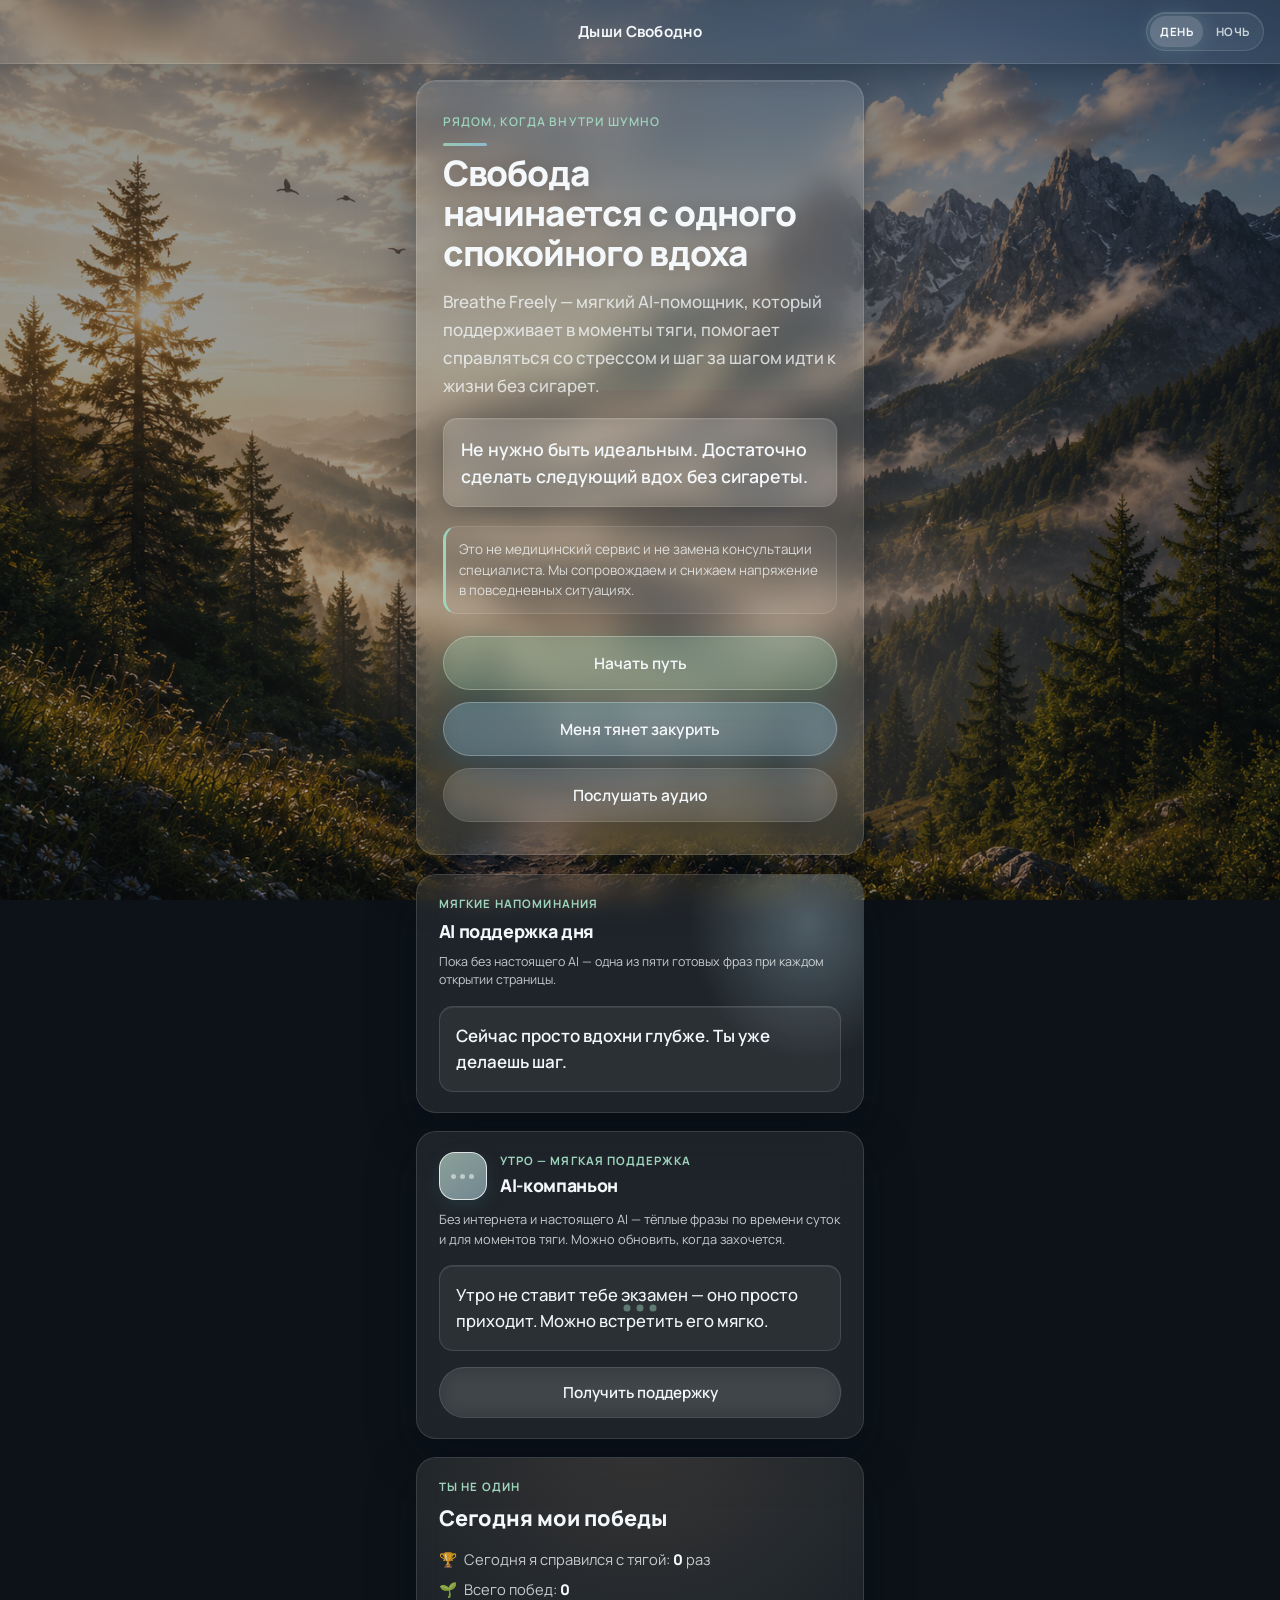
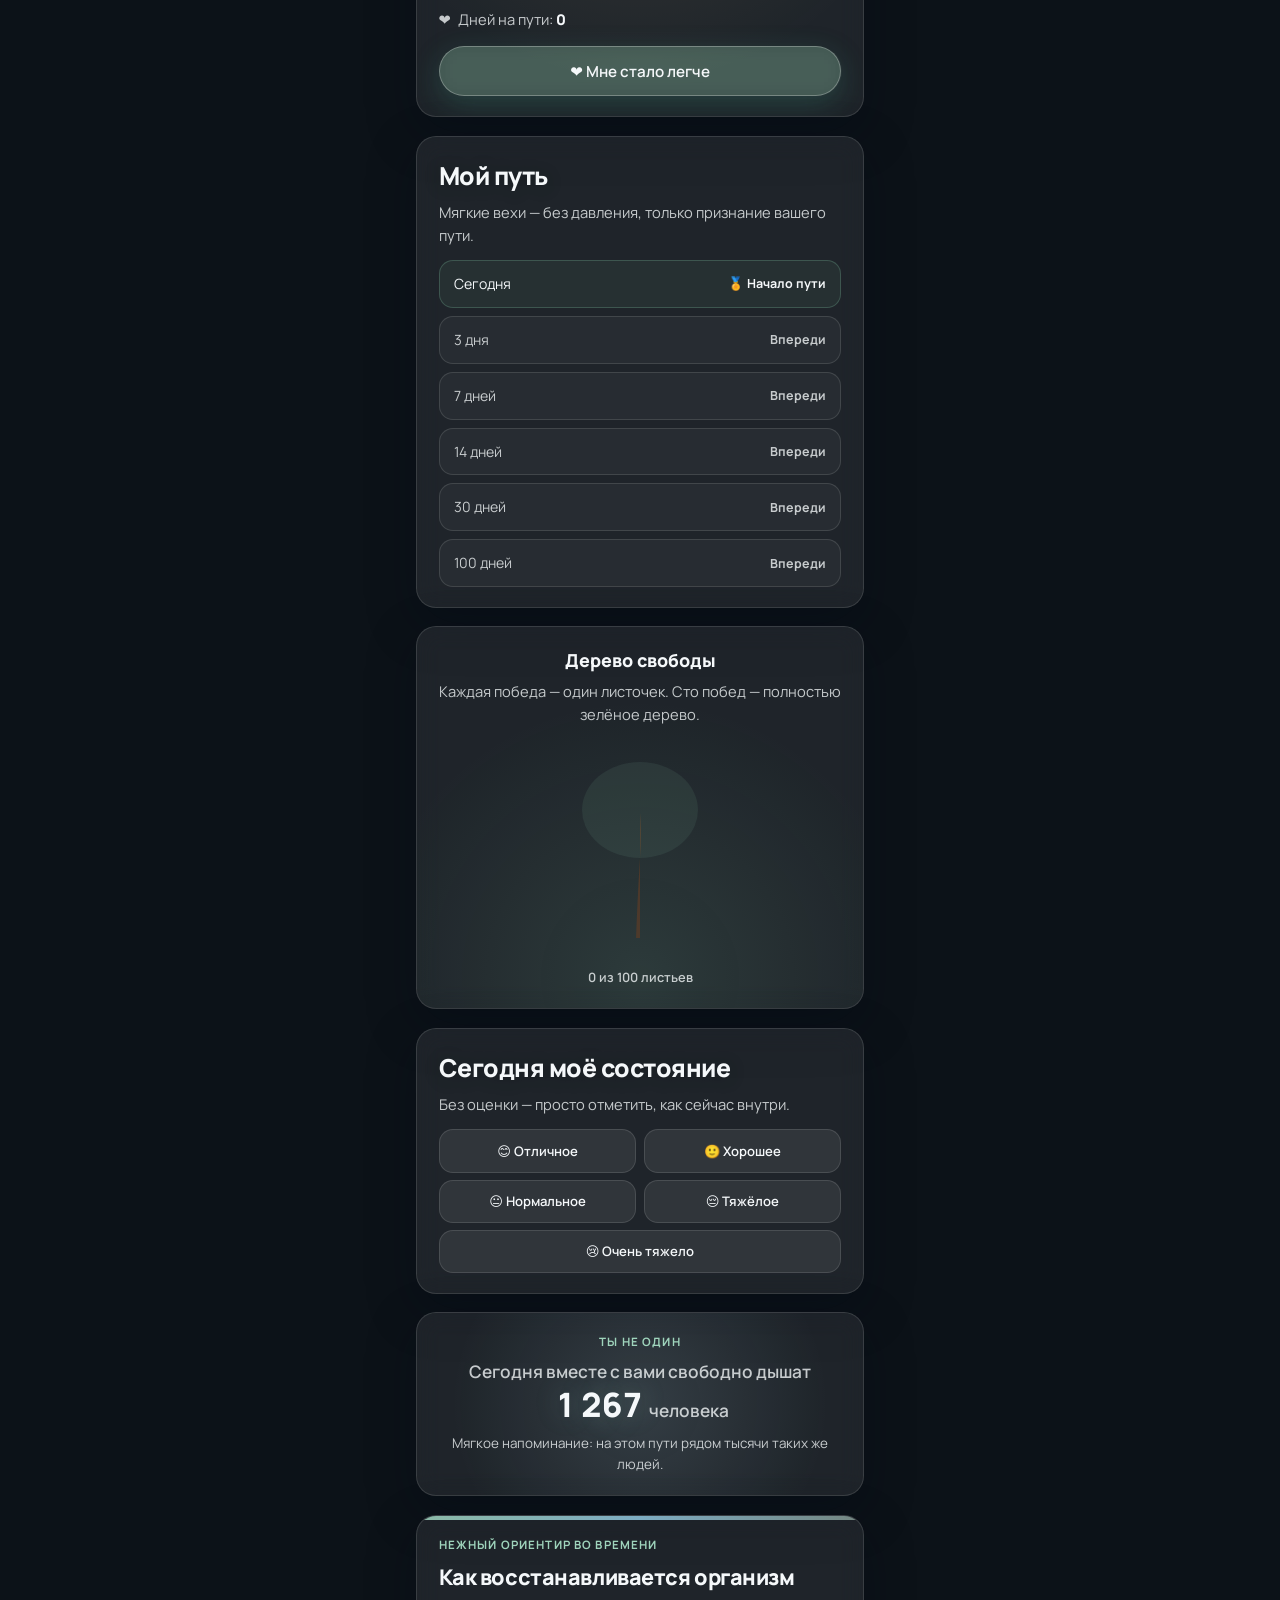
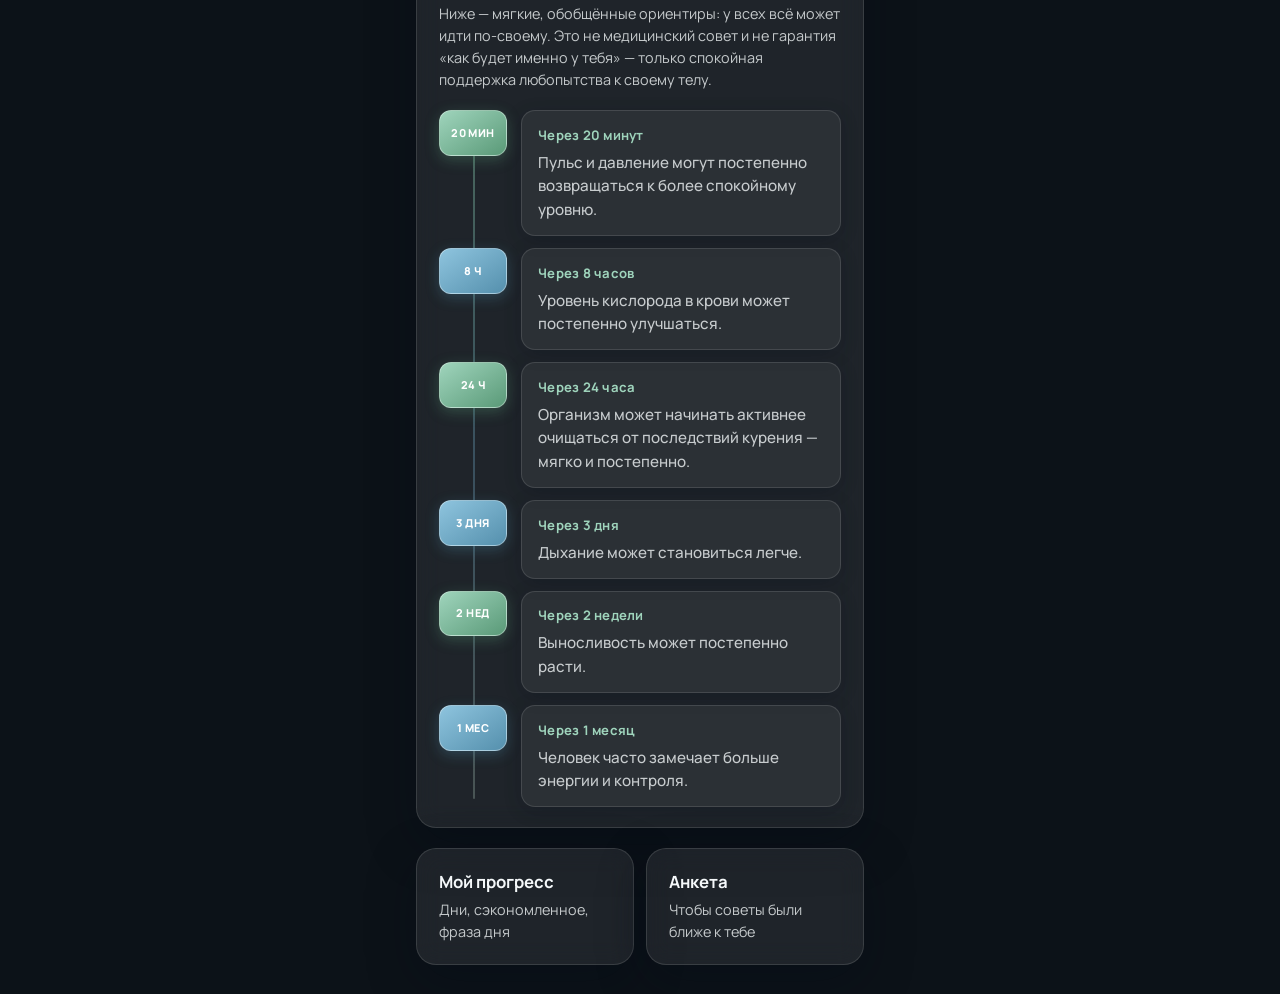
==== index.html @ 5bc24d35 "добавила анимированный счетчик" ====
<!DOCTYPE html>
<html lang="ru" data-theme="light">
<head>
  <meta charset="UTF-8" />
  <meta name="viewport" content="width=device-width, initial-scale=1, viewport-fit=cover" />
  <meta name="description" content="Дыши Свободно — мягкая поддержка на пути без сигарет. Не медицинский сервис." />
  <title>Дыши Свободно</title>
  <script>
    (function () {
      try {
        if (localStorage.getItem("breatheFreelyTheme") === "night") {
          document.documentElement.setAttribute("data-theme", "night");
        }
      } catch (e) {}
    })();
  </script>
  <link rel="preconnect" href="https://fonts.googleapis.com" />
  <link rel="preconnect" href="https://fonts.gstatic.com" crossorigin />
  <link href="https://fonts.googleapis.com/css2?family=Manrope:wght@400;500;600;700&display=swap" rel="stylesheet" />
  <link rel="stylesheet" href="css/styles.css" />
</head>
<body>
  <div class="app-bg" id="app-bg" aria-hidden="true">
    <img
      class="app-bg__photo"
      src="assets/bg-breathe.png"
      alt=""
      decoding="async"
      fetchpriority="high"
    />
    <div class="app-bg__overlay"></div>
    <div class="wellness-particles" aria-hidden="true"></div>
  </div>

  <div class="app-shell">
  <header class="top-bar" role="banner">
    <div class="top-bar__start">
      <button type="button" class="top-bar__back btn-ghost" id="btn-back" hidden aria-label="Назад">
        ← Назад
      </button>
    </div>
    <span class="top-bar__logo">Дыши Свободно</span>
    <div class="top-bar__end">
      <div class="theme-switch" role="group" aria-label="Тема оформления: светлый режим или Night Calm">
        <button type="button" class="theme-switch__btn is-active" id="btn-theme-light" data-theme-pick="light" aria-pressed="true" title="Светлый режим">
          День
        </button>
        <button type="button" class="theme-switch__btn" id="btn-theme-night" data-theme-pick="night" aria-pressed="false" title="Night Calm Mode">
          Ночь
        </button>
      </div>
    </div>
  </header>

  <main class="main" id="main">
    <!-- 1. Главный экран -->
    <section class="screen screen--active screen--home" id="screen-home" data-screen="home" aria-label="Главная">
      <div class="hero card card--hero card--hero-home">
        <div class="hero__atmosphere" aria-hidden="true"></div>
        <div class="hero__inner">
          <p class="eyebrow eyebrow--home">Рядом, когда внутри шумно</p>
          <h1 class="hero__title hero__title--home">Свобода начинается с одного спокойного вдоха</h1>
          <p class="hero__lead hero__lead--home">
            Breathe Freely — мягкий AI-помощник, который поддерживает в моменты тяги, помогает справляться со стрессом
            и шаг за шагом идти к жизни без сигарет.
          </p>
          <p class="hero__emotion">
            Не нужно быть идеальным. Достаточно сделать следующий вдох без сигареты.
          </p>
          <p class="hero__note hero__note--home">
            Это не медицинский сервис и не замена консультации специалиста. Мы сопровождаем и снижаем напряжение в повседневных ситуациях.
          </p>
          <div class="hero__actions hero__actions--home">
            <button type="button" class="btn btn--primary" data-nav="survey">Начать путь</button>
            <button type="button" class="btn btn--accent" data-nav="sos">Меня тянет закурить</button>
            <button type="button" class="btn btn--outline" data-nav="audio">Послушать аудио</button>
          </div>
        </div>
      </div>
      <aside class="card ai-support" aria-labelledby="ai-support-heading">
        <div class="ai-support__decor" aria-hidden="true"></div>
        <div class="ai-support__inner">
          <p class="ai-support__eyebrow">Мягкие напоминания</p>
          <h2 class="ai-support__title" id="ai-support-heading">AI поддержка дня</h2>
          <p class="ai-support__meta">Пока без настоящего AI — одна из пяти готовых фраз при каждом открытии страницы.</p>
          <blockquote class="ai-support__quote" id="ai-support-quote">Тяга — это волна. Она поднимается, но обязательно проходит.</blockquote>
        </div>
      </aside>
      <section class="card companion" id="companion-block" aria-labelledby="companion-title">
        <div class="companion__aura" aria-hidden="true"></div>
        <div class="companion__inner">
          <div class="companion__top">
            <div class="companion__avatar" aria-hidden="true">
              <span></span>
              <span></span>
              <span></span>
            </div>
            <div class="companion__top-text">
              <p class="companion__context" id="companion-context">Поддержка рядом</p>
              <h2 class="companion__title" id="companion-title">AI-компаньон</h2>
            </div>
          </div>
          <p class="companion__meta">
            Без интернета и настоящего AI — тёплые фразы по времени суток и для моментов тяги. Можно обновить, когда захочется.
          </p>
          <div class="companion__message-wrap" id="companion-message-wrap" aria-live="polite" aria-atomic="true">
            <div class="companion__typing" id="companion-typing" hidden>
              <span></span>
              <span></span>
              <span></span>
            </div>
            <blockquote class="companion__message" id="companion-message"></blockquote>
          </div>
          <button type="button" class="btn btn--outline companion__btn" id="companion-refresh">Получить поддержку</button>
        </div>
      </section>

      <section class="card wellness-victories" id="wellness-victories" aria-labelledby="wellness-victories-title">
        <div class="wellness-victories__glow" aria-hidden="true"></div>
        <div class="wellness-victories__inner">
          <p class="wellness-victories__eyebrow">Ты не один</p>
          <h2 class="wellness-victories__title" id="wellness-victories-title">Сегодня мои победы</h2>
          <ul class="wellness-victories__stats">
            <li><span class="wellness-victories__icon" aria-hidden="true">🏆</span> Сегодня я справился с тягой: <strong id="wellness-today-count">0</strong> раз</li>
            <li><span class="wellness-victories__icon" aria-hidden="true">🌱</span> Всего побед: <strong id="wellness-total-count">0</strong></li>
            <li><span class="wellness-victories__icon" aria-hidden="true">❤️</span> Дней на пути: <strong id="wellness-days-count">0</strong></li>
          </ul>
          <p class="wellness-victories__motivation" id="wellness-motivation" hidden></p>
          <button type="button" class="btn btn--primary btn--block" id="wellness-feel-better">❤️ Мне стало легче</button>
        </div>
      </section>

      <section class="card wellness-journey" id="wellness-journey" aria-labelledby="wellness-journey-title">
        <h2 class="wellness-journey__title h2" id="wellness-journey-title">Мой путь</h2>
        <p class="muted wellness-journey__sub">Мягкие вехи — без давления, только признание вашего пути.</p>
        <ul class="wellness-journey__milestones" id="wellness-journey-list"></ul>
      </section>

      <section class="card wellness-tree" id="wellness-tree" aria-labelledby="wellness-tree-title">
        <div class="wellness-tree__aura" aria-hidden="true"></div>
        <div class="wellness-tree__inner">
          <h2 class="wellness-tree__title" id="wellness-tree-title">Дерево свободы</h2>
          <p class="wellness-tree__sub muted">Каждая победа — один листочек. Сто побед — полностью зелёное дерево.</p>
          <div class="wellness-tree__canvas" id="wellness-tree-canvas" aria-hidden="true"></div>
          <p class="wellness-tree__progress" id="wellness-tree-progress">0 из 100 листьев</p>
        </div>
      </section>

      <section class="card wellness-mood" id="wellness-mood" aria-labelledby="wellness-mood-title">
        <h2 class="wellness-mood__title h2" id="wellness-mood-title">Сегодня моё состояние</h2>
        <p class="muted wellness-mood__sub">Без оценки — просто отметить, как сейчас внутри.</p>
        <div class="wellness-mood__chips" role="group" aria-label="Выбор состояния">
          <button type="button" class="wellness-mood__chip" data-mood="great">😊 Отличное</button>
          <button type="button" class="wellness-mood__chip" data-mood="good">🙂 Хорошее</button>
          <button type="button" class="wellness-mood__chip" data-mood="ok">😐 Нормальное</button>
          <button type="button" class="wellness-mood__chip" data-mood="hard">😔 Тяжёлое</button>
          <button type="button" class="wellness-mood__chip" data-mood="veryhard">😢 Очень тяжело</button>
        </div>
        <p class="wellness-mood__reply" id="wellness-mood-reply" hidden></p>
      </section>

      <section class="card wellness-evening" id="wellness-evening" hidden aria-labelledby="wellness-evening-title">
        <div class="wellness-evening__glow" aria-hidden="true"></div>
        <div class="wellness-evening__inner">
          <p class="wellness-evening__eyebrow">Вечерний ритуал</p>
          <h2 class="wellness-evening__title" id="wellness-evening-title">Поблагодари себя за сегодняшний день</h2>
          <button type="button" class="btn btn--soft btn--block" id="wellness-evening-btn">Я справился сегодня</button>
          <p class="wellness-evening__reply" id="wellness-evening-reply" hidden>Спасибо тебе. Ты становишься свободнее с каждым днём.</p>
        </div>
      </section>

      <section class="card wellness-community" id="wellness-community" aria-labelledby="wellness-community-title">
        <div class="wellness-community__glow" aria-hidden="true"></div>
        <div class="wellness-community__inner">
          <p class="wellness-community__eyebrow">Ты не один</p>
          <h2 class="wellness-community__title" id="wellness-community-title">
            Сегодня вместе с вами свободно дышат
            <span class="wellness-community__count" id="wellness-community-count">1&nbsp;284</span>
            человека
          </h2>
          <p class="wellness-community__sub muted">Мягкое напоминание: на этом пути рядом тысячи таких же людей.</p>
        </div>
      </section>

      <section class="recovery card" aria-labelledby="recovery-heading">
        <div class="recovery__head">
          <p class="recovery__eyebrow">Нежный ориентир во времени</p>
          <h2 class="recovery__title" id="recovery-heading">Как восстанавливается организм</h2>
          <p class="recovery__intro">
            Ниже — мягкие, обобщённые ориентиры: у всех всё может идти по-своему. Это не медицинский совет и не гарантия «как будет именно у тебя» — только спокойная поддержка любопытства к своему телу.
          </p>
        </div>
        <ol class="recovery__stages">
          <li class="recovery-stage">
            <span class="recovery-stage__badge" aria-hidden="true">20 мин</span>
            <div class="recovery-stage__body">
              <h3 class="recovery-stage__label">Через 20 минут</h3>
              <p class="recovery-stage__text">
                Пульс и давление могут постепенно возвращаться к более спокойному уровню.
              </p>
            </div>
          </li>
          <li class="recovery-stage">
            <span class="recovery-stage__badge" aria-hidden="true">8 ч</span>
            <div class="recovery-stage__body">
              <h3 class="recovery-stage__label">Через 8 часов</h3>
              <p class="recovery-stage__text">Уровень кислорода в крови может постепенно улучшаться.</p>
            </div>
          </li>
          <li class="recovery-stage">
            <span class="recovery-stage__badge" aria-hidden="true">24 ч</span>
            <div class="recovery-stage__body">
              <h3 class="recovery-stage__label">Через 24 часа</h3>
              <p class="recovery-stage__text">
                Организм может начинать активнее очищаться от последствий курения — мягко и постепенно.
              </p>
            </div>
          </li>
          <li class="recovery-stage">
            <span class="recovery-stage__badge" aria-hidden="true">3 дня</span>
            <div class="recovery-stage__body">
              <h3 class="recovery-stage__label">Через 3 дня</h3>
              <p class="recovery-stage__text">Дыхание может становиться легче.</p>
            </div>
          </li>
          <li class="recovery-stage">
            <span class="recovery-stage__badge" aria-hidden="true">2 нед</span>
            <div class="recovery-stage__body">
              <h3 class="recovery-stage__label">Через 2 недели</h3>
              <p class="recovery-stage__text">Выносливость может постепенно расти.</p>
            </div>
          </li>
          <li class="recovery-stage">
            <span class="recovery-stage__badge" aria-hidden="true">1 мес</span>
            <div class="recovery-stage__body">
              <h3 class="recovery-stage__label">Через 1 месяц</h3>
              <p class="recovery-stage__text">
                Человек часто замечает больше энергии и контроля.
              </p>
            </div>
          </li>
        </ol>
      </section>
      <div class="home-grid">
        <button type="button" class="card card--link" data-nav="progress">
          <span class="card--link__title">Мой прогресс</span>
          <span class="card--link__sub">Дни, сэкономленное, фраза дня</span>
        </button>
        <button type="button" class="card card--link" data-nav="survey">
          <span class="card--link__title">Анкета</span>
          <span class="card--link__sub">Чтобы советы были ближе к тебе</span>
        </button>
      </div>
    </section>

    <!-- 2. Анкета -->
    <section class="screen" id="screen-survey" data-screen="survey" aria-label="Анкета" hidden>
      <div class="card">
        <h2 class="h2">Несколько вопросов — без оценки</h2>
        <p class="muted">Ответы хранятся только на этом устройстве. Можно изменить в любой момент.</p>
        <form id="form-survey" class="form">
          <label class="field">
            <span class="field__label">Сколько сигарет в день (в среднем)?</span>
            <input name="cigsPerDay" type="number" min="0" max="120" step="1" required placeholder="например, 10" />
          </label>
          <div class="field-row">
            <label class="field">
              <span class="field__label">Цена пачки (₽)</span>
              <input name="pricePerPack" type="number" min="0" max="99999" step="1" required placeholder="например, 250" value="250" />
            </label>
            <label class="field">
              <span class="field__label">Сигарет в пачке</span>
              <input name="cigsPerPack" type="number" min="1" max="50" step="1" required placeholder="20" value="20" />
            </label>
          </div>
          <label class="field">
            <span class="field__label">Сколько лет куришь?</span>
            <input name="yearsSmoking" type="number" min="0" max="80" step="0.5" required placeholder="например, 5" />
          </label>
          <label class="field">
            <span class="field__label">Когда чаще всего тянет?</span>
            <select name="urgeMoment" required>
              <option value="" disabled selected>Выбери вариант</option>
              <option>Утром с кофе</option>
              <option>После еды</option>
              <option>Во время перерыва на работе</option>
              <option>Вечером, перед сном</option>
              <option>В стрессовые моменты</option>
              <option>В компании, «за компанию»</option>
              <option>В дороге / в ожидании</option>
              <option>Другое / по-разному</option>
            </select>
          </label>
          <label class="field">
            <span class="field__label">Почему хочешь бросить?</span>
            <textarea name="whyQuit" rows="3" required placeholder="Коротко, как тебе комфортно"></textarea>
          </label>
          <fieldset class="field field--fieldset">
            <legend class="field__label">Что сейчас больше пугает?</legend>
            <div class="radio-list">
              <label class="radio"><input type="radio" name="fear" value="stress" required /> Стресс</label>
              <label class="radio"><input type="radio" name="fear" value="relapse" /> Срыв</label>
              <label class="radio"><input type="radio" name="fear" value="weight" /> Набор веса</label>
              <label class="radio"><input type="radio" name="fear" value="habit" /> Сама привычка / «на автомате»</label>
            </div>
          </fieldset>
          <label class="field field--inline">
            <input type="checkbox" name="startToday" id="start-today" checked />
            <span>Считать прогресс с сегодняшнего дня (как день без сигарет)</span>
          </label>
          <button type="submit" class="btn btn--primary btn--block">Сохранить и продолжить</button>
        </form>
      </div>
    </section>

    <!-- 3. SOS -->
    <section class="screen" id="screen-sos" data-screen="sos" aria-label="Сейчас тянет" hidden>
      <div class="card sos-intro" id="sos-intro">
        <h2 class="h2">Ты здесь — уже шаг к заботе о себе</h2>
        <p class="muted">Сейчас мы мягко снизим напряжение: дыхание, слова поддержки и маленькое действие. Без давления и без обещаний «лечить».</p>
        <button type="button" class="btn btn--primary btn--block" id="btn-start-breath">Начать 60 секунд дыхания</button>
      </div>

      <div class="card sos-breath" id="sos-breath" hidden>
        <p class="eyebrow">Дыхательная пауза</p>
        <p class="muted sos-breath__hint-top">60 секунд: круг плавно расширяется на вдохе и сужается на выдохе. Лови свой ритм.</p>
        <div class="breath-ring" id="breath-ring" aria-live="polite">
          <div class="breath-ring__disc" aria-hidden="true"></div>
          <div class="breath-ring__content">
            <span class="breath-ring__phase" id="breath-phase">Вдох</span>
            <span class="breath-ring__timer" id="breath-timer">60</span>
          </div>
        </div>
        <p class="muted breath-hint" id="breath-hint">Сядь удобнее. Плечи мягко опусти.</p>
        <button type="button" class="btn btn--ghost btn--block" id="btn-skip-breath">Пропустить дыхание</button>
      </div>

      <div class="card" id="sos-after" hidden>
        <h2 class="h2">Поддержка</h2>
        <blockquote class="support-quote" id="support-text"></blockquote>
        <div class="sos-followup" id="sos-followup">
          <p class="sos-followup__label">Что сейчас ближе?</p>
          <div class="sos-mood" id="sos-mood-chips" role="group" aria-label="Варианты поддержки после дыхания">
            <button type="button" class="sos-chip" data-mood="coping">Я справляюсь</button>
            <button type="button" class="sos-chip" data-mood="hard">Мне всё ещё тяжело</button>
            <button type="button" class="sos-chip" data-mood="distract">Хочу отвлечься</button>
          </div>
          <div class="sos-response" id="sos-response-panel" hidden>
            <p class="sos-response__text" id="sos-response-text"></p>
            <div class="sos-grounding card card--inner" id="sos-grounding-box" hidden>
              <p class="sos-grounding__title">Мини-задание</p>
              <p class="sos-grounding__body" id="sos-grounding-text"></p>
            </div>
            <button type="button" class="sos-response__back btn-ghost" id="sos-mood-reset">Выбрать другой вариант</button>
          </div>
        </div>
        <button type="button" class="btn btn--primary btn--block" id="btn-urge-less">Тяга стала меньше</button>
        <button type="button" class="btn btn--soft btn--block" id="btn-feel-better">Мне стало легче</button>
        <button type="button" class="btn btn--outline btn--block" data-nav="home">На главную</button>
      </div>
    </section>

    <!-- 4. Прогресс -->
    <section class="screen" id="screen-progress" data-screen="progress" aria-label="Прогресс" hidden>
      <div class="card">
        <h2 class="h2">Твой прогресс</h2>
        <p class="muted" id="progress-empty" hidden>Заполни анкету и отметь старт — тогда появятся цифры. Это ориентиры, не медицинские показатели.</p>
        <div class="stats stats--two" id="progress-stats" hidden>
          <div class="stat card card--stat">
            <span class="stat__value" id="stat-days">0</span>
            <span class="stat__label">дней без сигарет</span>
          </div>
          <div class="stat card card--stat">
            <span class="stat__value" id="stat-not-smoked">0</span>
            <span class="stat__label">сигарет не выкурено (оценка)</span>
          </div>
        </div>
      </div>
      <div class="card savings-hero" id="savings-card" hidden>
        <div class="savings-hero__bg" aria-hidden="true"></div>
        <div class="savings-hero__content">
          <span class="savings-hero__badge" aria-hidden="true">✦</span>
          <p class="savings-hero__eyebrow">Твоя забота о бюджете</p>
          <h3 class="savings-hero__title">Ты уже сохранил</h3>
          <p class="savings-hero__sum" id="savings-total">0 ₽</p>
          <p class="savings-hero__lead">
            Примерная сумма с даты старта — без обещаний и «точных» медицинских цифр, только честный ориентир по анкете.
          </p>
          <p class="savings-hero__motivation" id="savings-motivation"></p>
          <div class="savings-periods" role="list">
            <div class="savings-period" role="listitem">
              <span class="savings-period__label">За день</span>
              <span class="savings-period__value" id="savings-day">0 ₽</span>
              <span class="savings-period__hint">если день без сигарет при твоём темпе</span>
            </div>
            <div class="savings-period" role="listitem">
              <span class="savings-period__label">За неделю</span>
              <span class="savings-period__value" id="savings-week">0 ₽</span>
              <span class="savings-period__hint">7 дней без покупок «на привычку»</span>
            </div>
            <div class="savings-period" role="listitem">
              <span class="savings-period__label">За месяц</span>
              <span class="savings-period__value" id="savings-month">0 ₽</span>
              <span class="savings-period__hint">30 дней того же ритма</span>
            </div>
            <div class="savings-period" role="listitem">
              <span class="savings-period__label">За год</span>
              <span class="savings-period__value" id="savings-year">0 ₽</span>
              <span class="savings-period__hint">365 дней — как ориентир мечты</span>
            </div>
          </div>
        </div>
      </div>
      <div class="card path7" id="path7-section" hidden>
        <div class="path7__head">
          <p class="path7__eyebrow">Рядом на первой неделе</p>
          <h3 class="path7__title">Мой путь на 7 дней</h3>
          <p class="path7__intro">
            Мягкие ориентиры без давления: отмечай шаг, когда он откликнулся. Это не медицинский план — просто маленькие якоря внимания.
          </p>
          <div class="path7__bar-wrap" aria-hidden="true">
            <div class="path7__bar">
              <div class="path7__bar-fill" id="path7-bar-fill"></div>
            </div>
          </div>
          <p class="path7__bar-caption" id="path7-bar-caption">0 из 7 шагов</p>
        </div>
        <ol class="path7__list">
          <li class="path7-day" data-day="1">
            <label class="path7-day__label">
              <input type="checkbox" class="path7-day__check visually-hidden" data-day-idx="0" />
              <span class="path7-day__tick" aria-hidden="true"></span>
              <div class="path7-day__body">
                <span class="path7-day__name">День 1 — Осознание привычки</span>
                <p class="path7-day__text">
                  Сегодня не нужно бороться с собой. Просто замечай моменты, когда появляется желание закурить.
                </p>
              </div>
            </label>
          </li>
          <li class="path7-day" data-day="2">
            <label class="path7-day__label">
              <input type="checkbox" class="path7-day__check visually-hidden" data-day-idx="1" />
              <span class="path7-day__tick" aria-hidden="true"></span>
              <div class="path7-day__body">
                <span class="path7-day__name">День 2 — Маленькая пауза</span>
                <p class="path7-day__text">Перед каждой сигаретой сделай паузу на 60 секунд и спокойно вдохни.</p>
              </div>
            </label>
          </li>
          <li class="path7-day" data-day="3">
            <label class="path7-day__label">
              <input type="checkbox" class="path7-day__check visually-hidden" data-day-idx="2" />
              <span class="path7-day__tick" aria-hidden="true"></span>
              <div class="path7-day__body">
                <span class="path7-day__name">День 3 — Замена ритуала</span>
                <p class="path7-day__text">Попробуй заменить хотя бы одну сигарету водой, прогулкой или дыханием.</p>
              </div>
            </label>
          </li>
          <li class="path7-day" data-day="4">
            <label class="path7-day__label">
              <input type="checkbox" class="path7-day__check visually-hidden" data-day-idx="3" />
              <span class="path7-day__tick" aria-hidden="true"></span>
              <div class="path7-day__body">
                <span class="path7-day__name">День 4 — Поддержка тела</span>
                <p class="path7-day__text">
                  Организм уже начинает адаптироваться. Сегодня важно больше воды и отдыха.
                </p>
              </div>
            </label>
          </li>
          <li class="path7-day" data-day="5">
            <label class="path7-day__label">
              <input type="checkbox" class="path7-day__check visually-hidden" data-day-idx="4" />
              <span class="path7-day__tick" aria-hidden="true"></span>
              <div class="path7-day__body">
                <span class="path7-day__name">День 5 — Контроль триггеров</span>
                <p class="path7-day__text">Замечай ситуации, которые особенно провоцируют тягу.</p>
              </div>
            </label>
          </li>
          <li class="path7-day" data-day="6">
            <label class="path7-day__label">
              <input type="checkbox" class="path7-day__check visually-hidden" data-day-idx="5" />
              <span class="path7-day__tick" aria-hidden="true"></span>
              <div class="path7-day__body">
                <span class="path7-day__name">День 6 — Новое состояние</span>
                <p class="path7-day__text">Даже маленькие изменения уже формируют новый сценарий.</p>
              </div>
            </label>
          </li>
          <li class="path7-day" data-day="7">
            <label class="path7-day__label">
              <input type="checkbox" class="path7-day__check visually-hidden" data-day-idx="6" />
              <span class="path7-day__tick" aria-hidden="true"></span>
              <div class="path7-day__body">
                <span class="path7-day__name">День 7 — Первая победа</span>
                <p class="path7-day__text">Ты прошёл первую неделю пути. Это больше, чем кажется.</p>
              </div>
            </label>
          </li>
        </ol>
      </div>
      <div class="card">
        <h3 class="h3">Фраза дня</h3>
        <p class="phrase" id="phrase-day"></p>
      </div>
      <div class="card">
        <h3 class="h3">Достижение дня</h3>
        <p class="achievement" id="achievement-day"></p>
      </div>
      <button type="button" class="btn btn--outline btn--block" data-nav="survey">Изменить анкету</button>
    </section>

    <!-- 5. Аудиоподдержка -->
    <section class="screen" id="screen-audio" data-screen="audio" aria-label="Аудиоподдержка" hidden>
      <div class="card audiosupport-hero">
        <div class="audiosupport-hero__mist" aria-hidden="true"></div>
        <div class="audiosupport-hero__inner">
          <p class="audiosupport-hero__eyebrow">Пространство спокойствия</p>
          <h2 class="h2 audiosupport-hero__title">🎧 Аудиоподдержка</h2>
          <p class="audiosupport-hero__lead">Выберите голос, который поможет вам пройти этот момент спокойно.</p>
        </div>
      </div>

      <div class="audiosupport-voices" id="audiosupport-voices" role="group" aria-label="Выбор голоса">
        <article class="card voice-card" data-voice="female">
          <div class="voice-card__glow" aria-hidden="true"></div>
          <div class="voice-card__inner">
            <p class="voice-card__icon" aria-hidden="true">👩</p>
            <h3 class="voice-card__title">Женский голос</h3>
            <p class="voice-card__desc">Тёплый, заботливый, мягкий голос, который сопровождает вас на пути к свободному дыханию.</p>
            <button type="button" class="btn btn--outline voice-card__btn">Выбрать</button>
          </div>
        </article>
        <article class="card voice-card" data-voice="male">
          <div class="voice-card__glow" aria-hidden="true"></div>
          <div class="voice-card__inner">
            <p class="voice-card__icon" aria-hidden="true">👨</p>
            <h3 class="voice-card__title">Мужской голос</h3>
            <p class="voice-card__desc">Спокойный, уверенный голос, создающий ощущение безопасности и поддержки.</p>
            <button type="button" class="btn btn--outline voice-card__btn">Выбрать</button>
          </div>
        </article>
      </div>

      <div class="audiosupport-library" id="audiosupport-library" hidden>
        <div class="card audiosupport-library__head">
          <p class="audiosupport-library__voice" id="audiosupport-voice-label"></p>
          <h3 class="audiosupport-library__title">Библиотека аудио</h3>
          <p class="muted audiosupport-library__sub">Медитации и расслабление — выберите практику под ваш момент.</p>
        </div>
        <div class="audiosupport-tracks" id="audiosupport-tracks" aria-live="polite"></div>
      </div>

      <div class="card audiosupport-complete" id="audiosupport-complete" hidden>
        <div class="audiosupport-complete__glow" aria-hidden="true"></div>
        <div class="audiosupport-complete__inner">
          <p class="audiosupport-complete__icon" aria-hidden="true">✨</p>
          <h3 class="audiosupport-complete__title">Отличная работа!</h3>
          <p class="audiosupport-complete__text">Сегодня вы сделали ещё один шаг к свободному дыханию.</p>
          <button type="button" class="btn btn--primary audiosupport-complete__btn" id="audiosupport-feel-better">❤️ Мне стало легче</button>
          <p class="audiosupport-complete__after" id="audiosupport-feel-message" hidden>Каждая маленькая победа делает вас сильнее.</p>
        </div>
      </div>
    </section>
  </main>

  <div class="toast" id="toast" role="status" aria-live="polite" hidden></div>

  <div class="wellness-achievement" id="wellness-achievement" hidden role="dialog" aria-modal="true" aria-labelledby="wellness-achievement-title">
    <div class="wellness-achievement__backdrop"></div>
    <div class="wellness-achievement__card">
      <div class="wellness-achievement__shine" aria-hidden="true"></div>
      <p class="wellness-achievement__badge" id="wellness-achievement-badge">🏅</p>
      <h3 class="wellness-achievement__title" id="wellness-achievement-title">Достижение</h3>
      <p class="wellness-achievement__text" id="wellness-achievement-text"></p>
      <button type="button" class="btn btn--primary btn--block" id="wellness-achievement-close">Продолжить путь</button>
    </div>
  </div>
  </div>

  <script src="js/wellness.js"></script>
  <script src="js/audio-support.js"></script>
  <script src="js/app.js"></script>
</body>
</html>
---- css/styles.css ----
/* Дыши Свободно — cinematic wellness UI */
:root {
  --bg-image: url("../assets/bg-breathe.png");
  --overlay-start: rgba(10, 15, 20, 0.45);
  --overlay-end: rgba(10, 15, 20, 0.35);
  --glass-bg: rgba(255, 255, 255, 0.08);
  --glass-bg-strong: rgba(255, 255, 255, 0.12);
  --glass-border: rgba(255, 255, 255, 0.12);
  --glass-blur: 12px;
  --mint: #c8e6d5;
  --mint-deep: #9fd4bc;
  --sky: #b8d9e8;
  --sky-deep: #8ec4de;
  --cream: transparent;
  --paper: rgba(255, 255, 255, 0.06);
  --text: #f5f8fa;
  --text-muted: rgba(245, 248, 250, 0.78);
  --white: rgba(255, 255, 255, 0.1);
  --shadow: 0 16px 48px rgba(0, 12, 24, 0.35);
  --shadow-hover: 0 22px 56px rgba(0, 20, 40, 0.45);
  --radius: 20px;
  --radius-sm: 14px;
  --font: "Manrope", system-ui, -apple-system, "Segoe UI", sans-serif;
  --safe-bottom: env(safe-area-inset-bottom, 0px);
  --ease-out-soft: cubic-bezier(0.22, 1, 0.36, 1);
  --ease-breath: cubic-bezier(0.45, 0, 0.55, 1);
}

*,
*::before,
*::after {
  box-sizing: border-box;
}

html {
  -webkit-text-size-adjust: 100%;
  height: 100%;
  background-color: #0c1218;
  overscroll-behavior-y: none;
}

body {
  margin: 0;
  min-height: 100%;
  font-family: var(--font);
  color: var(--text);
  background-color: #0c1218;
  line-height: 1.55;
  transition: color 0.55s var(--ease-out-soft);
  overscroll-behavior-y: none;
}

/* Горный фон: один fixed-контейнер, картинка absolute внутри — не скроллится */
.app-bg {
  position: fixed;
  top: 0;
  left: 0;
  right: 0;
  bottom: 0;
  width: 100%;
  height: 100%;
  z-index: 0;
  margin: 0;
  padding: 0;
  overflow: hidden;
  pointer-events: none;
  contain: layout style paint;
}

.app-bg__photo {
  position: absolute;
  top: 0;
  left: 0;
  width: 100%;
  height: 100%;
  min-width: 100%;
  min-height: 100%;
  object-fit: cover;
  object-position: center center;
  display: block;
  margin: 0;
  padding: 0;
  border: 0;
  pointer-events: none;
  user-select: none;
  -webkit-user-drag: none;
  transform: none;
  will-change: auto;
}

.app-bg__overlay {
  position: absolute;
  inset: 0;
  background: linear-gradient(var(--overlay-start), var(--overlay-end));
  pointer-events: none;
  transform: none;
}

.app-shell {
  position: relative;
  z-index: 1;
  min-height: 100dvh;
  isolation: isolate;
}

.top-bar {
  position: sticky;
  top: 0;
  z-index: 10;
  display: grid;
  grid-template-columns: minmax(4.75rem, 1fr) auto minmax(4.75rem, 1fr);
  align-items: center;
  gap: 0.35rem;
  padding: 0.75rem 1rem calc(0.75rem + env(safe-area-inset-top, 0px));
  padding-top: calc(0.75rem + env(safe-area-inset-top, 0px));
  background: var(--glass-bg);
  backdrop-filter: blur(16px) saturate(1.2);
  -webkit-backdrop-filter: blur(16px) saturate(1.2);
  border-bottom: 1px solid var(--glass-border);
  box-shadow: 0 4px 28px rgba(0, 12, 24, 0.25);
  transition:
    background 0.7s var(--ease-out-soft),
    border-color 0.65s ease,
    box-shadow 0.65s ease;
}

.top-bar__start {
  justify-self: start;
  min-height: 2.25rem;
  display: flex;
  align-items: center;
}

.top-bar__end {
  justify-self: end;
  display: flex;
  align-items: center;
}

.top-bar__logo {
  justify-self: center;
  text-align: center;
  font-weight: 700;
  font-size: 0.95rem;
  letter-spacing: 0.02em;
  color: var(--text);
}

.top-bar__back {
  min-width: 0;
}

.top-bar__back[hidden] {
  display: none;
}

/* Переключатель темы */
.theme-switch {
  display: inline-flex;
  padding: 3px;
  border-radius: 999px;
  background: rgba(255, 255, 255, 0.06);
  border: 1px solid var(--glass-border);
  box-shadow: inset 0 1px 0 rgba(255, 255, 255, 0.12);
  gap: 2px;
}

.theme-switch__btn {
  appearance: none;
  border: none;
  cursor: pointer;
  font: inherit;
  font-size: 0.72rem;
  font-weight: 700;
  letter-spacing: 0.04em;
  text-transform: uppercase;
  padding: 0.42rem 0.65rem;
  border-radius: 999px;
  color: var(--text-muted);
  background: transparent;
  transition:
    background 0.45s var(--ease-out-soft),
    color 0.45s var(--ease-out-soft),
    box-shadow 0.45s var(--ease-out-soft),
    transform 0.25s var(--ease-out-soft);
}

.theme-switch__btn:hover {
  color: var(--text);
}

.theme-switch__btn:active {
  transform: scale(0.96);
}

.theme-switch__btn.is-active {
  color: var(--text);
  background: rgba(255, 255, 255, 0.18);
  box-shadow: 0 0 20px rgba(160, 220, 200, 0.2);
}

.theme-switch__btn:focus-visible {
  outline: 2px solid var(--sky-deep);
  outline-offset: 2px;
}

.main {
  position: relative;
  max-width: 480px;
  margin: 0 auto;
  padding: 1rem 1rem calc(1.5rem + var(--safe-bottom));
  background: transparent;
}

.screen[hidden] {
  display: none !important;
}

.screen {
  display: flex;
  flex-direction: column;
  gap: 1rem;
  background: transparent;
  animation: fadeIn 0.72s var(--ease-out-soft);
}

.screen--active .h2,
.screen--active .hero__title,
.screen--active .hero__title--home {
  animation: textRiseIn 0.9s var(--ease-out-soft) 0.08s both;
}

@keyframes fadeIn {
  from {
    opacity: 0;
    transform: translateY(16px);
  }
  to {
    opacity: 1;
    transform: translateY(0);
  }
}

@keyframes textRiseIn {
  from {
    opacity: 0;
    transform: translateY(10px);
  }
  to {
    opacity: 1;
    transform: translateY(0);
  }
}

.card {
  background: var(--glass-bg);
  backdrop-filter: blur(var(--glass-blur));
  -webkit-backdrop-filter: blur(var(--glass-blur));
  border-radius: var(--radius);
  padding: 1.25rem 1.35rem;
  box-shadow: var(--shadow);
  border: 1px solid var(--glass-border);
  transition:
    transform 0.45s var(--ease-out-soft),
    box-shadow 0.45s var(--ease-out-soft),
    border-color 0.35s ease,
    background-color 0.65s var(--ease-out-soft),
    color 0.55s var(--ease-out-soft);
  will-change: transform;
}

@media (prefers-reduced-motion: no-preference) {
  .screen > .card {
    animation: cardAmbient 14s ease-in-out infinite;
  }
}

@keyframes cardAmbient {
  0%,
  100% {
    box-shadow: var(--shadow);
  }
  50% {
    box-shadow: 0 20px 52px rgba(0, 24, 48, 0.38);
  }
}

.card:hover {
  transform: translateY(-4px);
  box-shadow: var(--shadow-hover);
  border-color: rgba(255, 255, 255, 0.22);
  background: var(--glass-bg-strong);
}

.card:active {
  transform: translateY(-1px) scale(0.998);
  transition-duration: 0.12s;
}

@media (prefers-reduced-motion: reduce) {
  .screen .card {
    animation: none !important;
  }

  .card:hover {
    transform: none;
  }
}

.card--hero {
  padding: 1.5rem 1.35rem;
}

.card--inner {
  box-shadow: none;
  background: rgba(255, 255, 255, 0.05);
  border-color: rgba(255, 255, 255, 0.1);
}

.card--stat {
  text-align: center;
  padding: 1rem;
}

.card--link {
  width: 100%;
  text-align: left;
  cursor: pointer;
  border: 1px solid var(--glass-border);
  transition:
    transform 0.35s var(--ease-out-soft),
    border-color 0.3s ease,
    box-shadow 0.35s ease;
  font: inherit;
  color: inherit;
}

.card--link:hover {
  transform: translateY(-4px) scale(1.015);
  border-color: rgba(180, 230, 210, 0.45);
  box-shadow: var(--shadow-hover), 0 0 28px rgba(140, 210, 190, 0.12);
}

.card--link:active {
  transform: translateY(-1px) scale(1.005);
  transition-duration: 0.12s;
}

.card--link__title {
  display: block;
  font-weight: 700;
  font-size: 1.05rem;
  margin-bottom: 0.25rem;
}

.card--link__sub {
  display: block;
  font-size: 0.9rem;
  color: var(--text-muted);
}

.hero__title {
  font-size: clamp(1.45rem, 4.5vw, 1.75rem);
  line-height: 1.25;
  margin: 0.35rem 0 0.75rem;
  font-weight: 700;
}

.hero__lead {
  margin: 0 0 1rem;
  color: var(--text-muted);
  font-size: 1rem;
}

.hero__note {
  margin: 0 0 1.25rem;
  font-size: 0.82rem;
  color: var(--text-muted);
  padding: 0.75rem 0.85rem;
  background: rgba(255, 255, 255, 0.06);
  border-radius: var(--radius-sm);
  border: 1px solid var(--glass-border);
  border-left: 3px solid var(--sky-deep);
}

.hero__actions {
  display: flex;
  flex-direction: column;
  gap: 0.65rem;
}

.home-grid {
  display: grid;
  grid-template-columns: 1fr;
  gap: 0.75rem;
}

@media (min-width: 420px) {
  .home-grid {
    grid-template-columns: 1fr 1fr;
  }
}

/* Главный экран — только визуал и воздух */
.screen--home {
  gap: 1.15rem;
  padding-bottom: 0.35rem;
}

.screen--home .card--hero-home {
  position: relative;
  overflow: hidden;
  padding: clamp(1.4rem, 5vw, 2rem) clamp(1.1rem, 4.2vw, 1.6rem);
  border: 1px solid var(--glass-border);
  background: var(--glass-bg-strong);
  backdrop-filter: blur(16px);
  -webkit-backdrop-filter: blur(16px);
  box-shadow:
    0 20px 56px rgba(0, 12, 28, 0.4),
    inset 0 1px 0 rgba(255, 255, 255, 0.1);
}

.hero__atmosphere {
  position: absolute;
  inset: -35% -25% auto -25%;
  height: 75%;
  pointer-events: none;
  background:
    radial-gradient(ellipse 55% 60% at 88% -5%, rgba(184, 217, 232, 0.5), transparent 65%),
    radial-gradient(ellipse 50% 55% at 8% 5%, rgba(200, 230, 213, 0.55), transparent 60%),
    radial-gradient(ellipse 70% 45% at 50% 95%, rgba(124, 184, 154, 0.1), transparent 55%);
  animation: heroAuraFloat 18s ease-in-out infinite alternate;
}

@media (prefers-reduced-motion: reduce) {
  .hero__atmosphere {
    animation: none;
  }
}

@keyframes heroAuraFloat {
  0% {
    opacity: 0.92;
    transform: translate(0, 0) scale(1);
  }
  100% {
    opacity: 1;
    transform: translate(-2%, 1.5%) scale(1.03);
  }
}

.hero__inner {
  position: relative;
  z-index: 1;
}

.screen--home .eyebrow--home {
  color: var(--mint-deep);
  letter-spacing: 0.1em;
}

.eyebrow--home::after {
  content: "";
  display: block;
  width: 2.75rem;
  height: 3px;
  margin-top: 0.7rem;
  border-radius: 99px;
  background: linear-gradient(90deg, var(--mint-deep), var(--sky-deep));
  opacity: 0.88;
}

.hero__title--home {
  font-size: clamp(1.65rem, 6vw, 2.2rem);
  line-height: 1.14;
  font-weight: 800;
  letter-spacing: -0.03em;
  margin: 0.45rem 0 0.9rem;
  text-wrap: balance;
  color: var(--text);
  text-shadow: 0 2px 24px rgba(0, 0, 0, 0.35);
}

.hero__lead--home {
  margin: 0 0 1.15rem;
  font-size: clamp(0.94rem, 3.4vw, 1.06rem);
  font-weight: 500;
  line-height: 1.65;
  color: var(--text-muted);
  max-width: 38rem;
  text-wrap: pretty;
}

.hero__emotion {
  margin: 0 0 1.2rem;
  padding: 1.05rem 1.1rem;
  font-size: clamp(0.98rem, 3.6vw, 1.1rem);
  font-weight: 600;
  line-height: 1.52;
  color: var(--text);
  text-wrap: balance;
  background: rgba(255, 255, 255, 0.08);
  border-radius: var(--radius-sm);
  border: 1px solid var(--glass-border);
  box-shadow: inset 0 1px 0 rgba(255, 255, 255, 0.08), 0 8px 28px rgba(0, 12, 28, 0.25);
  backdrop-filter: blur(8px);
  -webkit-backdrop-filter: blur(8px);
}

.hero__note--home {
  margin: 0 0 1.4rem;
  font-size: clamp(0.76rem, 2.5vw, 0.84rem);
  line-height: 1.52;
  color: var(--text-muted);
  background: rgba(255, 255, 255, 0.06);
  border: 1px solid var(--glass-border);
  border-left: 3px solid var(--mint-deep);
}

.screen--home .hero__actions--home {
  gap: 0.72rem;
}

.screen--home .hero__actions--home .btn {
  padding: clamp(0.88rem, 3vw, 0.95rem) 1.15rem;
  font-size: clamp(0.9rem, 2.9vw, 0.97rem);
}

.screen--home .home-grid {
  margin-top: 0.1rem;
}

/* AI поддержка дня (статичные фразы) */
.ai-support {
  position: relative;
  overflow: hidden;
  border: 1px solid var(--glass-border);
  background: var(--glass-bg);
  box-shadow: var(--shadow);
}

.ai-support__decor {
  position: absolute;
  top: -40%;
  right: -15%;
  width: 55%;
  height: 120%;
  pointer-events: none;
  background: radial-gradient(ellipse at center, rgba(184, 217, 232, 0.35), transparent 68%);
  opacity: 0.9;
}

.ai-support__inner {
  position: relative;
  z-index: 1;
}

.ai-support__eyebrow {
  margin: 0 0 0.35rem;
  font-size: 0.72rem;
  font-weight: 700;
  text-transform: uppercase;
  letter-spacing: 0.1em;
  color: var(--mint-deep);
}

.ai-support__title {
  margin: 0 0 0.45rem;
  font-size: 1.12rem;
  font-weight: 800;
  letter-spacing: -0.02em;
  color: var(--text);
}

.ai-support__meta {
  margin: 0 0 1rem;
  font-size: 0.78rem;
  line-height: 1.45;
  color: var(--text-muted);
  max-width: 32rem;
}

.ai-support__quote {
  margin: 0;
  padding: 1rem 1.05rem;
  font-size: clamp(0.98rem, 3.2vw, 1.06rem);
  font-weight: 600;
  font-style: normal;
  line-height: 1.55;
  color: var(--text);
  border-radius: var(--radius-sm);
  background: rgba(255, 255, 255, 0.06);
  border: 1px solid var(--glass-border);
  box-shadow: inset 0 1px 0 rgba(255, 255, 255, 0.08);
}

/* AI-компаньон (без API) */
.companion {
  position: relative;
  overflow: hidden;
  border: 1px solid var(--glass-border);
  background: var(--glass-bg);
  box-shadow: var(--shadow);
}

.companion__aura {
  position: absolute;
  inset: -30% -20% auto -20%;
  height: 55%;
  pointer-events: none;
  background:
    radial-gradient(ellipse 50% 70% at 20% 0%, rgba(184, 217, 232, 0.45), transparent 60%),
    radial-gradient(ellipse 45% 60% at 90% 10%, rgba(200, 230, 213, 0.4), transparent 55%);
  opacity: 0.95;
}

.companion__inner {
  position: relative;
  z-index: 1;
}

.companion__top {
  display: flex;
  align-items: center;
  gap: 0.85rem;
  margin-bottom: 0.65rem;
}

.companion__avatar {
  width: 48px;
  height: 48px;
  border-radius: 16px;
  flex-shrink: 0;
  display: flex;
  align-items: center;
  justify-content: center;
  gap: 4px;
  background: linear-gradient(145deg, rgba(200, 230, 213, 0.65), rgba(184, 217, 232, 0.55));
  border: 1px solid rgba(255, 255, 255, 0.75);
  box-shadow: 0 6px 18px rgba(77, 139, 171, 0.15);
}

.companion__avatar span {
  width: 5px;
  height: 5px;
  border-radius: 50%;
  background: var(--text);
  opacity: 0.55;
  animation: companionDot 1.4s ease-in-out infinite;
}

.companion__avatar span:nth-child(2) {
  animation-delay: 0.2s;
}

.companion__avatar span:nth-child(3) {
  animation-delay: 0.4s;
}

@keyframes companionDot {
  0%,
  100% {
    opacity: 0.35;
    transform: translateY(0);
  }
  50% {
    opacity: 0.95;
    transform: translateY(-2px);
  }
}

@media (prefers-reduced-motion: reduce) {
  .companion__avatar span {
    animation: none;
    opacity: 0.55;
  }
}

.companion__context {
  margin: 0 0 0.15rem;
  font-size: 0.72rem;
  font-weight: 700;
  text-transform: uppercase;
  letter-spacing: 0.09em;
  color: var(--mint-deep);
}

.companion__title {
  margin: 0;
  font-size: 1.1rem;
  font-weight: 800;
  letter-spacing: -0.02em;
  color: var(--text);
}

.companion__meta {
  margin: 0 0 1rem;
  font-size: 0.8rem;
  line-height: 1.5;
  color: var(--text-muted);
  max-width: 34rem;
}

.companion__message-wrap {
  position: relative;
  min-height: 4.5rem;
  margin-bottom: 1rem;
}

.companion__typing {
  position: absolute;
  left: 50%;
  top: 50%;
  transform: translate(-50%, -50%);
  display: flex;
  gap: 6px;
  z-index: 2;
}

.companion__typing span {
  width: 7px;
  height: 7px;
  border-radius: 50%;
  background: var(--mint-deep);
  opacity: 0.45;
  animation: companionTyping 0.9s ease-in-out infinite;
}

.companion__typing span:nth-child(2) {
  animation-delay: 0.15s;
}

.companion__typing span:nth-child(3) {
  animation-delay: 0.3s;
}

@keyframes companionTyping {
  0%,
  100% {
    opacity: 0.35;
    transform: scale(0.9);
  }
  50% {
    opacity: 1;
    transform: scale(1.05);
  }
}

@media (prefers-reduced-motion: reduce) {
  .companion__typing span {
    animation: none;
    opacity: 0.65;
  }
}

.companion__message {
  margin: 0;
  padding: 1rem 1.05rem;
  font-size: clamp(0.95rem, 3.1vw, 1.04rem);
  font-weight: 500;
  font-style: normal;
  line-height: 1.58;
  color: var(--text);
  border-radius: var(--radius-sm);
  background: rgba(255, 255, 255, 0.06);
  border: 1px solid var(--glass-border);
  box-shadow: inset 0 1px 0 rgba(255, 255, 255, 0.08);
  transition: opacity 0.28s ease, transform 0.28s ease;
}

.companion__message--swap {
  opacity: 0.18;
  transform: translateY(6px);
}

.companion--refresh {
  animation: companionCardGlow 0.65s ease;
}

@keyframes companionCardGlow {
  0% {
    box-shadow: 0 12px 40px rgba(46, 90, 72, 0.08);
  }
  40% {
    box-shadow: 0 14px 48px rgba(90, 157, 122, 0.18);
  }
  100% {
    box-shadow: 0 12px 40px rgba(46, 90, 72, 0.08);
  }
}

@media (prefers-reduced-motion: reduce) {
  .companion--refresh {
    animation: none;
  }

  .companion__message {
    transition-duration: 0.12s;
  }
}

.companion__btn {
  width: 100%;
}

/* Как восстанавливается организм */
.recovery {
  position: relative;
  overflow: hidden;
  border: 1px solid var(--glass-border);
  background: var(--glass-bg);
  box-shadow: var(--shadow);
}

.recovery::before {
  content: "";
  position: absolute;
  left: 0;
  top: 0;
  width: 100%;
  height: 4px;
  background: linear-gradient(90deg, var(--mint-deep), var(--sky-deep), rgba(200, 230, 213, 0.6));
  opacity: 0.85;
}

.recovery__head {
  margin-bottom: 1.15rem;
}

.recovery__eyebrow {
  margin: 0 0 0.4rem;
  font-size: 0.72rem;
  font-weight: 700;
  text-transform: uppercase;
  letter-spacing: 0.1em;
  color: var(--mint-deep);
}

.recovery__title {
  margin: 0 0 0.55rem;
  font-size: clamp(1.15rem, 3.8vw, 1.35rem);
  font-weight: 800;
  letter-spacing: -0.02em;
  color: var(--text);
}

.recovery__intro {
  margin: 0;
  font-size: clamp(0.82rem, 2.5vw, 0.9rem);
  line-height: 1.55;
  color: var(--text-muted);
  max-width: 36rem;
}

.recovery__stages {
  list-style: none;
  margin: 0;
  padding: 0;
  display: flex;
  flex-direction: column;
  gap: 0.75rem;
  position: relative;
}

.recovery__stages::before {
  content: "";
  position: absolute;
  left: calc(2.15rem + 0.5px);
  top: 0.5rem;
  bottom: 0.5rem;
  width: 2px;
  background: linear-gradient(180deg, rgba(124, 184, 154, 0.45), rgba(107, 163, 192, 0.35), rgba(200, 230, 213, 0.25));
  border-radius: 99px;
  pointer-events: none;
}

@media (max-width: 380px) {
  .recovery__stages::before {
    left: 1.85rem;
  }
}

.recovery-stage {
  display: grid;
  grid-template-columns: 4.3rem 1fr;
  gap: 0.75rem 0.85rem;
  align-items: start;
  position: relative;
  z-index: 1;
}

@media (max-width: 380px) {
  .recovery-stage {
    grid-template-columns: 3.75rem 1fr;
    gap: 0.65rem 0.65rem;
  }
}

.recovery-stage__badge {
  display: flex;
  align-items: center;
  justify-content: center;
  min-height: 2.85rem;
  padding: 0.35rem 0.4rem;
  font-size: 0.68rem;
  font-weight: 800;
  line-height: 1.15;
  text-align: center;
  text-transform: uppercase;
  letter-spacing: 0.04em;
  color: #fff;
  background: linear-gradient(145deg, var(--mint-deep), #5a9a78);
  border-radius: 12px;
  box-shadow: 0 4px 14px rgba(90, 154, 120, 0.35);
  border: 1px solid rgba(255, 255, 255, 0.35);
}

.recovery-stage:nth-child(even) .recovery-stage__badge {
  background: linear-gradient(145deg, var(--sky-deep), #5590ad);
  box-shadow: 0 4px 14px rgba(77, 139, 171, 0.32);
}

.recovery-stage__body {
  padding: 0.85rem 1rem;
  background: rgba(255, 255, 255, 0.06);
  border-radius: var(--radius-sm);
  border: 1px solid var(--glass-border);
  box-shadow: 0 4px 18px rgba(0, 12, 28, 0.2);
}

.recovery-stage__label {
  margin: 0 0 0.35rem;
  font-size: 0.82rem;
  font-weight: 700;
  color: var(--mint-deep);
  letter-spacing: 0.02em;
}

.recovery-stage__text {
  margin: 0;
  font-size: clamp(0.88rem, 2.6vw, 0.95rem);
  line-height: 1.55;
  font-weight: 500;
  color: var(--text-muted);
}

@media (max-width: 360px) {
  .screen--home .card--hero-home {
    padding: 1.2rem 1rem;
  }

  .hero__emotion {
    padding: 0.95rem 0.9rem;
  }
}

.eyebrow {
  margin: 0;
  font-size: 0.75rem;
  font-weight: 600;
  text-transform: uppercase;
  letter-spacing: 0.08em;
  color: var(--mint-deep);
}

.h2 {
  margin: 0 0 0.5rem;
  font-size: clamp(1.35rem, 4.2vw, 1.55rem);
  font-weight: 800;
  letter-spacing: -0.02em;
  color: var(--text);
  text-shadow: 0 2px 16px rgba(0, 0, 0, 0.25);
}

.h3 {
  margin: 0 0 0.5rem;
  font-size: 1.1rem;
  font-weight: 700;
}

.muted {
  margin: 0 0 1rem;
  color: var(--text-muted);
  font-size: 0.92rem;
}

.btn {
  display: inline-flex;
  align-items: center;
  justify-content: center;
  gap: 0.35rem;
  font-family: inherit;
  font-weight: 600;
  font-size: 0.95rem;
  padding: 0.85rem 1.15rem;
  border-radius: 999px;
  border: none;
  cursor: pointer;
  transition:
    transform 0.3s var(--ease-out-soft),
    box-shadow 0.35s ease,
    background 0.25s ease,
    filter 0.25s ease;
}

.btn:hover {
  transform: translateY(-2px) scale(1.02);
  filter: brightness(1.03);
}

.btn:active {
  transform: translateY(0) scale(0.98);
  transition-duration: 0.12s;
}

.btn--block {
  width: 100%;
}

.btn--primary {
  background: rgba(124, 184, 154, 0.32);
  color: #f5f8fa;
  border: 1px solid rgba(255, 255, 255, 0.28);
  backdrop-filter: blur(10px);
  -webkit-backdrop-filter: blur(10px);
  box-shadow: 0 8px 28px rgba(60, 140, 120, 0.3);
}

.btn--primary:hover {
  box-shadow:
    0 12px 36px rgba(80, 180, 150, 0.4),
    0 0 28px rgba(140, 220, 190, 0.28);
  background: rgba(140, 200, 170, 0.42);
}

.btn--accent {
  background: rgba(107, 163, 192, 0.35);
  color: #f5f8fa;
  border: 1px solid rgba(255, 255, 255, 0.26);
  backdrop-filter: blur(10px);
  -webkit-backdrop-filter: blur(10px);
  box-shadow: 0 8px 28px rgba(60, 120, 160, 0.32);
}

.btn--accent:hover {
  box-shadow:
    0 12px 36px rgba(70, 150, 200, 0.38),
    0 0 28px rgba(120, 190, 230, 0.25);
  background: rgba(120, 175, 210, 0.45);
}

.btn--outline {
  background: rgba(255, 255, 255, 0.08);
  color: var(--text);
  border: 1px solid var(--glass-border);
  backdrop-filter: blur(10px);
  -webkit-backdrop-filter: blur(10px);
}

.btn--outline:hover {
  background: rgba(255, 255, 255, 0.14);
  box-shadow: 0 0 24px rgba(180, 220, 210, 0.15);
}

.btn--soft {
  background: rgba(255, 255, 255, 0.1);
  color: var(--text);
  border: 1px solid var(--glass-border);
  backdrop-filter: blur(10px);
  -webkit-backdrop-filter: blur(10px);
  box-shadow: 0 6px 22px rgba(0, 16, 32, 0.28);
}

.btn--soft:hover {
  box-shadow: 0 10px 30px rgba(0, 20, 40, 0.35), 0 0 20px rgba(160, 210, 200, 0.12);
}

.btn--ghost {
  background: transparent;
  color: var(--text-muted);
  border: 1px dashed rgba(255, 255, 255, 0.28);
}

.btn-ghost {
  background: none;
  border: none;
  font: inherit;
  font-weight: 600;
  color: var(--mint-deep);
  cursor: pointer;
  padding: 0.35rem 0.25rem;
}

.btn-ghost:hover {
  text-decoration: underline;
}

.form {
  display: flex;
  flex-direction: column;
  gap: 1rem;
}

.field {
  display: flex;
  flex-direction: column;
  gap: 0.4rem;
}

.field__label {
  font-weight: 600;
  font-size: 0.9rem;
}

.field input,
.field select,
.field textarea {
  font: inherit;
  padding: 0.75rem 0.85rem;
  border-radius: var(--radius-sm);
  border: 1px solid var(--glass-border);
  background: rgba(255, 255, 255, 0.08);
  backdrop-filter: blur(8px);
  -webkit-backdrop-filter: blur(8px);
  color: var(--text);
}

.field textarea {
  resize: vertical;
  min-height: 4.5rem;
}

.field--fieldset {
  border: none;
  padding: 0;
  margin: 0;
}

.field--inline {
  flex-direction: row;
  align-items: flex-start;
  gap: 0.6rem;
  font-size: 0.9rem;
  color: var(--text-muted);
}

.field--inline input {
  margin-top: 0.2rem;
}

.field-row {
  display: grid;
  grid-template-columns: 1fr 1fr;
  gap: 0.75rem 1rem;
}

@media (max-width: 380px) {
  .field-row {
    grid-template-columns: 1fr;
  }
}

.radio-list {
  display: flex;
  flex-direction: column;
  gap: 0.45rem;
}

.radio {
  display: flex;
  align-items: center;
  gap: 0.5rem;
  font-size: 0.95rem;
  cursor: pointer;
}

/* SOS breathing — вдох / выдох, 60 с, плавный круг */
.sos-breath__hint-top {
  margin-top: 0;
  margin-bottom: 0.35rem;
  font-size: 0.88rem;
  line-height: 1.45;
}

.breath-ring {
  position: relative;
  width: min(260px, 74vw);
  height: min(260px, 74vw);
  margin: 1rem auto;
  display: flex;
  align-items: center;
  justify-content: center;
}

.breath-ring::after {
  content: "";
  position: absolute;
  inset: -8%;
  border-radius: 50%;
  background: radial-gradient(circle, rgba(124, 184, 154, 0.2), transparent 68%);
  opacity: 0.35;
  z-index: 0;
  pointer-events: none;
  transition:
    opacity 5s var(--ease-breath),
    transform 5s var(--ease-breath);
}

.breath-ring--inhale::after {
  opacity: 0.75;
  transform: scale(1.05);
}

.breath-ring--exhale::after {
  opacity: 0.25;
  transform: scale(0.92);
}

.breath-ring__disc {
  position: absolute;
  inset: 0;
  border-radius: 50%;
  background: radial-gradient(circle at 32% 28%, var(--mint), var(--sky));
  border: 3px solid rgba(255, 255, 255, 0.88);
  box-shadow:
    inset 0 0 44px rgba(255, 255, 255, 0.48),
    0 14px 36px rgba(77, 139, 171, 0.22);
  transform: scale(0.88);
  transition:
    transform 5s var(--ease-breath),
    box-shadow 5s var(--ease-breath),
    filter 5s var(--ease-breath);
  will-change: transform;
  z-index: 1;
}

.breath-ring--inhale .breath-ring__disc {
  transform: scale(1.14);
  box-shadow:
    inset 0 0 48px rgba(255, 255, 255, 0.55),
    0 0 0 1px rgba(255, 255, 255, 0.4),
    0 12px 40px rgba(90, 157, 122, 0.28),
    0 0 52px rgba(124, 184, 154, 0.35);
  filter: saturate(1.06);
}

.breath-ring--exhale .breath-ring__disc {
  transform: scale(0.86);
  box-shadow:
    inset 0 0 36px rgba(255, 255, 255, 0.42),
    0 14px 32px rgba(77, 139, 171, 0.18);
  filter: saturate(0.98);
}

.breath-ring__content {
  position: relative;
  z-index: 2;
  display: flex;
  flex-direction: column;
  align-items: center;
  justify-content: center;
  pointer-events: none;
}

.breath-ring__phase {
  font-weight: 800;
  font-size: clamp(1.15rem, 4vw, 1.35rem);
  text-align: center;
  padding: 0 0.75rem;
  letter-spacing: 0.04em;
  color: var(--text);
  text-shadow: 0 1px 0 rgba(255, 255, 255, 0.6);
  transition: letter-spacing 5s var(--ease-breath), opacity 5s var(--ease-breath), transform 5s var(--ease-breath);
}

.breath-ring--inhale .breath-ring__phase {
  letter-spacing: 0.1em;
  opacity: 1;
  transform: scale(1.04);
}

.breath-ring--exhale .breath-ring__phase {
  letter-spacing: 0.02em;
  opacity: 0.88;
  transform: scale(0.98);
}

.breath-ring__timer {
  font-size: clamp(1.75rem, 6vw, 2.15rem);
  font-weight: 800;
  color: var(--text);
  margin-top: 0.35rem;
  opacity: 0.92;
  transition: opacity 0.4s ease, transform 0.4s ease;
}

.breath-ring--inhale .breath-ring__timer {
  opacity: 1;
}

.breath-ring--exhale .breath-ring__timer {
  opacity: 0.82;
}

.breath-hint {
  text-align: center;
  margin-bottom: 0;
}

@media (prefers-reduced-motion: reduce) {
  .breath-ring__disc {
    transition-duration: 0.35s;
  }

  .breath-ring::after {
    transition-duration: 0.35s;
  }

  .breath-ring__phase {
    transition: none;
    letter-spacing: 0.04em;
    transform: none;
    opacity: 1;
  }
}

#sos-after .btn--block + .btn--block {
  margin-top: 0.65rem;
}

.sos-followup {
  margin-bottom: 1rem;
}

.sos-followup__label {
  margin: 0 0 0.65rem;
  font-size: 0.88rem;
  font-weight: 600;
  color: var(--text-muted);
}

.sos-mood {
  display: flex;
  flex-direction: column;
  gap: 0.55rem;
}

.sos-chip {
  width: 100%;
  font: inherit;
  font-size: 0.95rem;
  font-weight: 600;
  text-align: center;
  padding: 0.85rem 1rem;
  cursor: pointer;
  border-radius: var(--radius-sm);
  border: 1px solid var(--glass-border);
  background: var(--glass-bg);
  backdrop-filter: blur(10px);
  -webkit-backdrop-filter: blur(10px);
  color: var(--text);
  box-shadow: 0 4px 18px rgba(0, 12, 28, 0.25);
  transition:
    transform 0.3s var(--ease-out-soft),
    border-color 0.25s ease,
    box-shadow 0.3s ease,
    background 0.25s ease;
}

.sos-chip:hover {
  background: var(--glass-bg-strong);
  border-color: rgba(180, 230, 210, 0.4);
  transform: translateY(-2px) scale(1.01);
  box-shadow: 0 8px 26px rgba(0, 20, 40, 0.35), 0 0 20px rgba(140, 210, 190, 0.12);
}

.sos-chip:active {
  transform: translateY(0) scale(0.99);
  transition-duration: 0.1s;
}

.sos-response {
  margin-top: 0.35rem;
  padding: 1rem 1rem 0.35rem;
  border-radius: var(--radius-sm);
  background: var(--glass-bg);
  border: 1px solid var(--glass-border);
  box-shadow: inset 0 1px 0 rgba(255, 255, 255, 0.08);
  backdrop-filter: blur(10px);
  -webkit-backdrop-filter: blur(10px);
}

.sos-response__text {
  margin: 0 0 0.85rem;
  font-size: 0.98rem;
  line-height: 1.58;
  font-weight: 500;
  color: var(--text-muted);
}

.sos-response__text:empty {
  display: none;
}

.sos-grounding {
  margin-bottom: 0.65rem;
}

.sos-grounding__title {
  margin: 0 0 0.45rem;
  font-size: 0.82rem;
  font-weight: 800;
  color: var(--sky-deep);
  text-transform: uppercase;
  letter-spacing: 0.07em;
}

.sos-grounding__body {
  margin: 0;
  font-size: 0.95rem;
  line-height: 1.55;
  font-weight: 500;
  color: var(--text);
}

.sos-response__back {
  display: block;
  width: 100%;
  text-align: center;
  margin-top: 0.15rem;
  padding: 0.45rem;
}

.support-quote {
  margin: 0 0 1rem;
  padding: 1rem 1rem 1rem 1.1rem;
  background: var(--glass-bg);
  border-radius: var(--radius-sm);
  border: 1px solid var(--glass-border);
  border-left: 4px solid var(--mint-deep);
  font-size: 1.05rem;
  font-style: normal;
  line-height: 1.5;
  color: var(--text);
}

.mini-task {
  margin-bottom: 1rem;
}

.mini-task strong {
  display: block;
  margin-bottom: 0.35rem;
  color: var(--sky-deep);
}

/* Stats */
.stats {
  display: grid;
  gap: 0.75rem;
}

.stats--two {
  grid-template-columns: 1fr 1fr;
}

@media (max-width: 380px) {
  .stats--two {
    grid-template-columns: 1fr;
  }
}

.stat__value {
  display: block;
  font-size: 1.75rem;
  font-weight: 800;
  color: var(--mint-deep);
  line-height: 1.2;
}

.stat__label {
  font-size: 0.85rem;
  color: var(--text-muted);
}

.visually-hidden {
  position: absolute;
  width: 1px;
  height: 1px;
  padding: 0;
  margin: -1px;
  overflow: hidden;
  clip: rect(0, 0, 0, 0);
  white-space: nowrap;
  border: 0;
}

/* Мой путь на 7 дней */
.path7 {
  border: 1px solid var(--glass-border);
  background: var(--glass-bg);
  box-shadow: var(--shadow);
}

.path7__head {
  margin-bottom: 1.1rem;
}

.path7__eyebrow {
  margin: 0 0 0.35rem;
  font-size: 0.72rem;
  font-weight: 700;
  text-transform: uppercase;
  letter-spacing: 0.11em;
  color: var(--mint-deep);
}

.path7__title {
  margin: 0 0 0.5rem;
  font-size: clamp(1.12rem, 3.5vw, 1.28rem);
  font-weight: 800;
  letter-spacing: -0.02em;
  color: var(--text);
}

.path7__intro {
  margin: 0 0 1rem;
  font-size: 0.88rem;
  line-height: 1.55;
  color: var(--text-muted);
  max-width: 36rem;
}

.path7__bar-wrap {
  margin-bottom: 0.4rem;
}

.path7__bar {
  height: 8px;
  border-radius: 99px;
  background: rgba(124, 184, 154, 0.14);
  overflow: hidden;
}

.path7__bar-fill {
  height: 100%;
  width: 0%;
  border-radius: 99px;
  background: linear-gradient(90deg, #7cb89a, #6ba3c0);
  transition: width 0.5s ease;
}

.path7__bar-caption {
  margin: 0;
  font-size: 0.8rem;
  font-weight: 600;
  color: var(--text-muted);
}

.path7__list {
  list-style: none;
  margin: 0;
  padding: 0;
  display: flex;
  flex-direction: column;
  gap: 0.65rem;
}

.path7-day {
  margin: 0;
}

.path7-day__label {
  display: flex;
  align-items: flex-start;
  gap: 0.85rem;
  margin: 0;
  cursor: pointer;
}

.path7-day--locked .path7-day__label {
  cursor: default;
}

.path7-day__tick {
  flex-shrink: 0;
  width: 26px;
  height: 26px;
  border-radius: 50%;
  border: 2px solid rgba(255, 255, 255, 0.28);
  margin-top: 0.15rem;
  position: relative;
  background: rgba(255, 255, 255, 0.1);
  transition: background 0.2s ease, border-color 0.2s ease, transform 0.2s ease;
}

.path7-day__check:checked + .path7-day__tick {
  background: var(--mint-deep);
  border-color: var(--mint-deep);
}

.path7-day__check:checked + .path7-day__tick::after {
  content: "";
  position: absolute;
  left: 50%;
  top: 44%;
  width: 5px;
  height: 9px;
  border: solid #fff;
  border-width: 0 2px 2px 0;
  transform: translate(-50%, -50%) rotate(45deg);
}

.path7-day__check:focus-visible + .path7-day__tick {
  box-shadow: 0 0 0 3px rgba(107, 163, 192, 0.45);
}

.path7-day__check:disabled + .path7-day__tick {
  opacity: 0.45;
  border-style: dashed;
}

.path7-day__body {
  flex: 1;
  padding: 0.85rem 1rem;
  border-radius: var(--radius-sm);
  border: 1px solid var(--glass-border);
  background: rgba(255, 255, 255, 0.06);
  box-shadow: 0 2px 14px rgba(0, 12, 28, 0.2);
  transition: border-color 0.2s ease, box-shadow 0.2s ease;
}

.path7-day--done .path7-day__body {
  border-color: rgba(124, 184, 154, 0.45);
  box-shadow: 0 4px 18px rgba(90, 157, 122, 0.1);
}

.path7-day--locked .path7-day__body {
  background: rgba(255, 255, 255, 0.03);
}

.path7-day__name {
  display: block;
  font-size: 0.9rem;
  font-weight: 700;
  color: var(--text);
  margin-bottom: 0.35rem;
  line-height: 1.35;
}

.path7-day__text {
  margin: 0;
  font-size: 0.86rem;
  line-height: 1.52;
  font-weight: 500;
  color: var(--text-muted);
}

/* Savings hero */
.savings-hero {
  position: relative;
  overflow: hidden;
  padding: 0;
  border: 1px solid var(--glass-border);
  background: rgba(12, 28, 40, 0.55);
  backdrop-filter: blur(14px);
  -webkit-backdrop-filter: blur(14px);
  color: var(--text);
  box-shadow:
    0 20px 50px rgba(0, 12, 28, 0.45),
    inset 0 1px 0 rgba(255, 255, 255, 0.1);
}

.savings-hero__bg {
  position: absolute;
  inset: -40%;
  background:
    radial-gradient(circle at 20% 20%, rgba(200, 230, 213, 0.35), transparent 45%),
    radial-gradient(circle at 85% 15%, rgba(184, 217, 232, 0.4), transparent 40%),
    radial-gradient(circle at 50% 100%, rgba(255, 255, 255, 0.08), transparent 50%);
  pointer-events: none;
}

.savings-hero__content {
  position: relative;
  z-index: 1;
  padding: 1.5rem 1.35rem 1.35rem;
}

.savings-hero__badge {
  position: absolute;
  top: 1rem;
  right: 1.15rem;
  font-size: 1.25rem;
  opacity: 0.55;
  animation: savingsSparkle 4s ease-in-out infinite;
}

@keyframes savingsSparkle {
  0%,
  100% {
    opacity: 0.35;
    transform: rotate(0deg) scale(1);
  }
  50% {
    opacity: 0.75;
    transform: rotate(18deg) scale(1.08);
  }
}

@media (prefers-reduced-motion: reduce) {
  .savings-hero__badge {
    animation: none;
    opacity: 0.45;
  }
}

.savings-hero__eyebrow {
  margin: 0 0 0.35rem;
  font-size: 0.72rem;
  font-weight: 700;
  text-transform: uppercase;
  letter-spacing: 0.14em;
  color: rgba(255, 255, 255, 0.72);
}

.savings-hero__title {
  margin: 0 0 0.5rem;
  font-size: 1.35rem;
  font-weight: 800;
  letter-spacing: -0.02em;
  text-shadow: 0 2px 20px rgba(0, 0, 0, 0.15);
}

.savings-hero__sum {
  margin: 0 0 0.65rem;
  font-size: clamp(2.25rem, 9vw, 2.85rem);
  font-weight: 800;
  line-height: 1.1;
  letter-spacing: -0.03em;
  background: linear-gradient(110deg, #fff 0%, #d4f0e4 40%, #c5e8f5 100%);
  -webkit-background-clip: text;
  background-clip: text;
  color: transparent;
  filter: drop-shadow(0 2px 12px rgba(0, 0, 0, 0.2));
}

.savings-hero__lead {
  margin: 0 0 1rem;
  font-size: 0.86rem;
  line-height: 1.5;
  color: rgba(255, 255, 255, 0.78);
  max-width: 26rem;
}

.savings-hero__motivation {
  margin: 0 0 1.15rem;
  padding: 0.75rem 0.9rem;
  font-size: 0.95rem;
  font-weight: 600;
  line-height: 1.45;
  color: #e8fff4;
  background: rgba(255, 255, 255, 0.1);
  border-radius: var(--radius-sm);
  border-left: 3px solid rgba(200, 230, 213, 0.95);
}

.savings-periods {
  display: grid;
  grid-template-columns: 1fr 1fr;
  gap: 0.65rem;
}

@media (max-width: 420px) {
  .savings-periods {
    grid-template-columns: 1fr;
  }
}

.savings-period {
  padding: 0.75rem 0.85rem;
  border-radius: var(--radius-sm);
  background: rgba(255, 255, 255, 0.1);
  border: 1px solid rgba(255, 255, 255, 0.14);
  backdrop-filter: blur(8px);
}

.savings-period__label {
  display: block;
  font-size: 0.72rem;
  font-weight: 700;
  text-transform: uppercase;
  letter-spacing: 0.06em;
  color: rgba(255, 255, 255, 0.65);
  margin-bottom: 0.2rem;
}

.savings-period__value {
  display: block;
  font-size: 1.15rem;
  font-weight: 800;
  color: var(--white);
  margin-bottom: 0.25rem;
}

.savings-period__hint {
  display: block;
  font-size: 0.72rem;
  line-height: 1.35;
  color: rgba(255, 255, 255, 0.58);
}

.phrase,
.achievement {
  margin: 0;
  font-size: 1.02rem;
}

.achievement {
  font-weight: 600;
  color: var(--sky-deep);
}

/* Audio */
.audio-grid {
  display: grid;
  gap: 0.75rem;
}

.audio-card {
  cursor: pointer;
  display: grid;
  grid-template-columns: auto 1fr;
  gap: 0.75rem 1rem;
  align-items: center;
  transition:
    transform 0.38s var(--ease-out-soft),
    border-color 0.3s ease,
    box-shadow 0.38s ease;
  border: 1px solid var(--glass-border);
}

.audio-card:hover {
  transform: translateY(-4px) scale(1.01);
  border-color: var(--sky-deep);
  box-shadow: var(--shadow-hover);
}

.audio-card:active {
  transform: translateY(-1px) scale(0.995);
  transition-duration: 0.12s;
}

.audio-card__icon {
  width: 44px;
  height: 44px;
  border-radius: 50%;
  background: linear-gradient(135deg, var(--sky), var(--mint));
  display: flex;
  align-items: center;
  justify-content: center;
  font-size: 0.85rem;
  color: var(--text);
  grid-row: span 2;
}

.audio-card__title {
  margin: 0;
  font-size: 1rem;
  font-weight: 700;
}

.audio-card__sub {
  margin: 0;
  grid-column: 2;
  font-size: 0.88rem;
  color: var(--text-muted);
}

/* Toast */
.toast {
  position: fixed;
  left: 50%;
  bottom: calc(1.25rem + var(--safe-bottom));
  transform: translateX(-50%);
  max-width: min(420px, calc(100% - 2rem));
  padding: 0.75rem 1rem;
  background: rgba(12, 22, 36, 0.88);
  backdrop-filter: blur(12px);
  -webkit-backdrop-filter: blur(12px);
  color: var(--text);
  border: 1px solid var(--glass-border);
  border-radius: 12px;
  font-size: 0.9rem;
  text-align: center;
  z-index: 100;
  box-shadow: 0 12px 40px rgba(0, 12, 28, 0.45);
}

.toast[hidden] {
  display: none;
}

/* ——— Night Calm Mode ——— */
[data-theme="night"] {
  color-scheme: dark;
  --overlay-start: rgba(4, 8, 16, 0.68);
  --overlay-end: rgba(4, 8, 16, 0.55);
  --glass-bg: rgba(12, 22, 36, 0.55);
  --glass-bg-strong: rgba(16, 28, 44, 0.62);
  --glass-border: rgba(120, 180, 200, 0.14);
  --cream: transparent;
  --paper: rgba(12, 22, 36, 0.45);
  --white: rgba(20, 30, 46, 0.5);
  --text: #e2ecf2;
  --text-muted: #8da0b0;
  --mint: rgba(72, 168, 178, 0.35);
  --mint-deep: #5cb8c4;
  --sky: rgba(82, 140, 198, 0.4);
  --sky-deep: #6bc8e0;
  --shadow: 0 16px 48px rgba(0, 8, 24, 0.55);
  --shadow-hover: 0 22px 58px rgba(20, 70, 110, 0.38);
}

[data-theme="night"] body {
  background: transparent;
}

[data-theme="night"] .app-bg__photo {
  filter: saturate(0.88) brightness(0.72);
}

[data-theme="night"] .top-bar {
  background: rgba(12, 18, 30, 0.82);
  border-bottom-color: rgba(100, 170, 190, 0.15);
  box-shadow: 0 4px 28px rgba(0, 0, 0, 0.35);
}

[data-theme="night"] .theme-switch {
  background: rgba(40, 90, 110, 0.25);
  border-color: rgba(100, 180, 200, 0.2);
  box-shadow: inset 0 1px 0 rgba(255, 255, 255, 0.06);
}

[data-theme="night"] .theme-switch__btn.is-active {
  background: rgba(32, 48, 68, 0.95);
  color: var(--text);
  box-shadow:
    0 0 24px rgba(80, 180, 200, 0.15),
    0 4px 16px rgba(0, 0, 0, 0.35);
}

[data-theme="night"] .card {
  border-color: rgba(100, 170, 190, 0.14);
}

[data-theme="night"] .card--inner {
  background: rgba(14, 22, 36, 0.88);
  border-color: rgba(100, 170, 190, 0.16);
}

[data-theme="night"] .card--link {
  border-color: rgba(100, 170, 190, 0.2);
}

[data-theme="night"] .card--link:hover {
  border-color: var(--mint-deep);
}

[data-theme="night"] .screen--home .card--hero-home {
  border: 1px solid rgba(100, 170, 190, 0.18);
  background: linear-gradient(
    168deg,
    rgba(22, 34, 52, 0.96) 0%,
    rgba(16, 26, 42, 0.98) 48%,
    rgba(14, 28, 44, 0.96) 100%
  );
  box-shadow:
    0 20px 56px rgba(0, 10, 28, 0.55),
    0 0 0 1px rgba(80, 160, 190, 0.08),
    inset 0 1px 0 rgba(255, 255, 255, 0.04);
}

[data-theme="night"] .hero__atmosphere {
  background:
    radial-gradient(ellipse 55% 60% at 88% -5%, rgba(70, 140, 180, 0.35), transparent 65%),
    radial-gradient(ellipse 50% 55% at 8% 5%, rgba(60, 150, 155, 0.28), transparent 60%),
    radial-gradient(ellipse 70% 45% at 50% 95%, rgba(40, 120, 140, 0.12), transparent 55%);
  animation-duration: 26s;
}

[data-theme="night"] .screen--home .eyebrow--home {
  color: #7ab8c8;
}

[data-theme="night"] .hero__lead--home {
  color: #a3b5c2;
}

[data-theme="night"] .hero__emotion {
  color: #d4e4ec;
  background: linear-gradient(125deg, rgba(50, 120, 130, 0.22), rgba(50, 100, 150, 0.18));
  border-color: rgba(100, 180, 200, 0.22);
  box-shadow: inset 0 1px 0 rgba(255, 255, 255, 0.04), 0 10px 36px rgba(0, 20, 40, 0.4);
}

[data-theme="night"] .hero__note--home {
  background: rgba(16, 26, 40, 0.75);
  border-color: rgba(100, 170, 190, 0.2);
  border-left-color: var(--mint-deep);
}

[data-theme="night"] .ai-support {
  border-color: rgba(100, 180, 200, 0.16);
  background: linear-gradient(148deg, rgba(22, 34, 52, 0.97), rgba(14, 24, 40, 0.95));
  box-shadow:
    0 14px 44px rgba(0, 12, 28, 0.45),
    0 0 40px rgba(60, 140, 170, 0.06);
}

[data-theme="night"] .ai-support__decor {
  background: radial-gradient(ellipse at center, rgba(80, 160, 190, 0.22), transparent 68%);
}

[data-theme="night"] .ai-support__eyebrow {
  color: #7ec8d4;
  letter-spacing: 0.12em;
}

[data-theme="night"] .ai-support__meta {
  color: #9aafbd;
}

[data-theme="night"] .ai-support__quote {
  color: #c8dce6;
  font-weight: 500;
  line-height: 1.62;
  letter-spacing: 0.01em;
  background: rgba(12, 22, 36, 0.85);
  border-color: rgba(100, 170, 190, 0.18);
  box-shadow: inset 0 1px 0 rgba(255, 255, 255, 0.03);
}

[data-theme="night"] .companion {
  border-color: rgba(100, 170, 190, 0.16);
  background: linear-gradient(155deg, rgba(22, 34, 52, 0.97) 0%, rgba(16, 28, 44, 0.95) 55%, rgba(14, 26, 40, 0.96) 100%);
  box-shadow: 0 14px 44px rgba(0, 12, 28, 0.42);
}

[data-theme="night"] .companion__aura {
  background:
    radial-gradient(ellipse 50% 70% at 20% 0%, rgba(70, 140, 180, 0.28), transparent 60%),
    radial-gradient(ellipse 45% 60% at 90% 10%, rgba(60, 150, 155, 0.22), transparent 55%);
}

[data-theme="night"] .companion__avatar {
  background: linear-gradient(145deg, rgba(50, 120, 135, 0.5), rgba(50, 100, 150, 0.4));
  border-color: rgba(100, 180, 200, 0.2);
  box-shadow: 0 6px 22px rgba(0, 30, 50, 0.45);
}

[data-theme="night"] .companion__context {
  color: #7ab8c8;
}

[data-theme="night"] .companion__message {
  color: #c5dae4;
  background: rgba(14, 24, 38, 0.88);
  border-color: rgba(100, 170, 190, 0.16);
  box-shadow: inset 0 1px 0 rgba(255, 255, 255, 0.03);
}

[data-theme="night"] .recovery {
  border-color: rgba(100, 170, 190, 0.14);
  background: linear-gradient(175deg, rgba(22, 34, 52, 0.96) 0%, rgba(16, 26, 40, 0.94) 50%, rgba(14, 26, 42, 0.95) 100%);
  box-shadow: 0 14px 44px rgba(0, 12, 28, 0.4);
}

[data-theme="night"] .recovery__eyebrow {
  color: #7ab8b8;
}

[data-theme="night"] .recovery-stage__body {
  background: rgba(16, 26, 40, 0.88);
  border-color: rgba(100, 170, 190, 0.14);
}

[data-theme="night"] .recovery-stage__text {
  color: #b0c4cc;
}

[data-theme="night"] .btn--outline {
  background: rgba(22, 34, 50, 0.9);
  color: var(--text);
  border-color: rgba(100, 180, 200, 0.35);
}

[data-theme="night"] .btn--soft {
  background: linear-gradient(135deg, rgba(40, 90, 100, 0.45), rgba(40, 80, 120, 0.4));
  color: var(--text);
  border-color: rgba(100, 180, 200, 0.28);
  box-shadow: 0 6px 22px rgba(0, 20, 40, 0.35);
}

[data-theme="night"] .btn-ghost {
  color: #8ecce0;
}

[data-theme="night"] .btn--primary {
  background: linear-gradient(135deg, #4a9aa8, #3d8588);
  box-shadow: 0 8px 28px rgba(40, 120, 130, 0.45);
}

[data-theme="night"] .btn--primary:hover {
  box-shadow: 0 12px 32px rgba(60, 160, 175, 0.4);
}

[data-theme="night"] .btn--accent {
  background: linear-gradient(135deg, #4a8cb8, #3d7498);
  box-shadow: 0 8px 28px rgba(40, 100, 150, 0.4);
}

[data-theme="night"] .field input,
[data-theme="night"] .field select,
[data-theme="night"] .field textarea {
  border-color: rgba(100, 170, 190, 0.25);
  background: rgba(14, 22, 36, 0.95);
  color: var(--text);
}

[data-theme="night"] .breath-ring::after {
  background: radial-gradient(circle, rgba(80, 180, 200, 0.35), transparent 68%);
}

[data-theme="night"] .breath-ring__disc {
  background: radial-gradient(circle at 32% 28%, rgba(70, 160, 175, 0.85), rgba(50, 110, 150, 0.75));
  border-color: rgba(180, 220, 235, 0.25);
  box-shadow:
    inset 0 0 48px rgba(120, 200, 220, 0.15),
    0 14px 40px rgba(0, 40, 60, 0.45);
}

[data-theme="night"] .breath-ring--inhale .breath-ring__disc {
  box-shadow:
    inset 0 0 52px rgba(140, 220, 235, 0.22),
    0 0 0 1px rgba(120, 200, 220, 0.2),
    0 12px 44px rgba(40, 140, 160, 0.35),
    0 0 64px rgba(80, 190, 210, 0.28);
}

[data-theme="night"] .breath-ring--exhale .breath-ring__disc {
  box-shadow:
    inset 0 0 40px rgba(80, 140, 160, 0.2),
    0 14px 36px rgba(0, 30, 50, 0.4);
}

[data-theme="night"] .breath-ring__phase {
  color: var(--text);
  text-shadow: 0 1px 12px rgba(0, 40, 60, 0.6);
}

[data-theme="night"] .sos-chip {
  background: rgba(18, 28, 44, 0.92);
  border-color: rgba(100, 180, 200, 0.28);
  color: var(--text);
  box-shadow: 0 4px 18px rgba(0, 20, 40, 0.35);
}

[data-theme="night"] .sos-chip:hover {
  background: rgba(26, 40, 58, 0.96);
  border-color: var(--mint-deep);
  box-shadow: 0 8px 26px rgba(40, 120, 140, 0.25);
}

[data-theme="night"] .sos-response {
  background: linear-gradient(180deg, rgba(18, 28, 44, 0.96), rgba(14, 24, 38, 0.92));
  border-color: rgba(100, 170, 190, 0.18);
  box-shadow: inset 0 1px 0 rgba(255, 255, 255, 0.04);
}

[data-theme="night"] .sos-response__text {
  color: #b8ccd6;
}

[data-theme="night"] .path7 {
  border-color: rgba(100, 170, 190, 0.14);
  background: linear-gradient(180deg, rgba(22, 34, 52, 0.95) 0%, rgba(16, 26, 40, 0.92) 100%);
}

[data-theme="night"] .path7__eyebrow {
  color: #7ab8b8;
}

[data-theme="night"] .path7-day__tick {
  background: rgba(18, 28, 44, 0.95);
  border-color: rgba(100, 170, 190, 0.35);
}

[data-theme="night"] .path7-day__body {
  background: rgba(16, 26, 40, 0.85);
  border-color: rgba(100, 170, 190, 0.14);
}

[data-theme="night"] .path7-day--locked .path7-day__body {
  background: rgba(12, 20, 34, 0.75);
}

[data-theme="night"] .path7-day__name {
  color: #c5dae4;
}

[data-theme="night"] .audio-card {
  border-color: rgba(100, 170, 190, 0.22);
}

[data-theme="night"] .audio-card__icon {
  color: var(--text);
}

[data-theme="night"] .toast {
  background: rgba(14, 24, 40, 0.94);
  border: 1px solid rgba(100, 180, 200, 0.15);
  box-shadow: 0 12px 40px rgba(0, 20, 40, 0.5);
}

[data-theme="night"] .support-quote {
  background: rgba(14, 24, 38, 0.9);
  border-left-color: var(--mint-deep);
}

[data-theme="night"] .btn--ghost {
  color: #b0d0dc;
  border-color: rgba(120, 180, 200, 0.32);
}

[data-theme="night"] .btn-ghost {
  color: #9ec8d8;
}

[data-theme="night"] .hero__note {
  background: rgba(16, 26, 40, 0.75);
  border-color: rgba(100, 170, 190, 0.18);
  color: var(--text-muted);
}

@keyframes cardAmbientNight {
  0%,
  100% {
    box-shadow: var(--shadow);
  }
  50% {
    box-shadow: 0 18px 52px rgba(30, 100, 140, 0.22);
  }
}

@media (prefers-reduced-motion: no-preference) {
  [data-theme="night"] .screen > .card {
    animation-name: cardAmbientNight;
  }
}

/* Анимация смены темы */
html.theme-transitioning::before {
  content: "";
  position: fixed;
  inset: 0;
  z-index: 9998;
  pointer-events: none;
  background:
    radial-gradient(ellipse 90% 70% at 50% 25%, rgba(90, 180, 200, 0.14), transparent 58%),
    radial-gradient(circle at 15% 85%, rgba(60, 120, 180, 0.1), transparent 45%);
  animation: themeCalmPulse 0.88s var(--ease-out-soft) forwards;
}

@keyframes themeCalmPulse {
  0% {
    opacity: 0;
    transform: scale(1.02);
    filter: blur(0);
  }
  30% {
    opacity: 1;
  }
  100% {
    opacity: 0;
    transform: scale(1);
    filter: blur(18px);
  }
}

@media (prefers-reduced-motion: reduce) {
  html.theme-transitioning::before {
    animation: none;
    opacity: 0;
  }
}

/* Плавное появление блоков при скролле */
.reveal {
  opacity: 0;
  transform: translateY(18px);
  transition: opacity 0.7s var(--ease-out-soft), transform 0.7s var(--ease-out-soft);
}

.reveal--visible {
  opacity: 1;
  transform: translateY(0);
}

@media (prefers-reduced-motion: reduce) {
  .reveal {
    opacity: 1;
    transform: none;
    transition: none;
  }

  .screen--active .h2,
  .screen--active .hero__title,
  .screen--active .hero__title--home {
    animation: none;
  }
}

/* ——— Аудиоподдержка ——— */
.audiosupport-hero {
  position: relative;
  overflow: hidden;
}

.audiosupport-hero__mist {
  position: absolute;
  inset: -20% -10%;
  pointer-events: none;
  background:
    radial-gradient(ellipse 70% 55% at 20% 0%, rgba(255, 200, 140, 0.12), transparent 60%),
    radial-gradient(ellipse 60% 50% at 90% 20%, rgba(180, 220, 230, 0.1), transparent 55%);
  animation: audiosupportMist 24s ease-in-out infinite alternate;
}

@keyframes audiosupportMist {
  0% {
    opacity: 0.85;
    transform: translate(0, 0);
  }
  100% {
    opacity: 1;
    transform: translate(-2%, 1%);
  }
}

.audiosupport-hero__inner {
  position: relative;
  z-index: 1;
}

.audiosupport-hero__eyebrow {
  margin: 0 0 0.4rem;
  font-size: 0.72rem;
  font-weight: 700;
  text-transform: uppercase;
  letter-spacing: 0.1em;
  color: var(--mint-deep);
}

.audiosupport-hero__title {
  margin-bottom: 0.55rem;
}

.audiosupport-hero__lead {
  margin: 0;
  font-size: clamp(0.94rem, 3.2vw, 1.05rem);
  line-height: 1.6;
  color: var(--text-muted);
  max-width: 34rem;
}

.audiosupport-voices {
  display: grid;
  gap: 0.85rem;
}

@media (min-width: 420px) {
  .audiosupport-voices {
    grid-template-columns: 1fr 1fr;
  }
}

.voice-card {
  position: relative;
  overflow: hidden;
  transition:
    transform 0.45s var(--ease-out-soft),
    box-shadow 0.45s var(--ease-out-soft),
    border-color 0.4s ease;
}

.voice-card__glow {
  position: absolute;
  inset: -30% -20%;
  pointer-events: none;
  background: radial-gradient(circle at 50% 0%, rgba(255, 190, 120, 0.14), transparent 62%);
  opacity: 0;
  transition: opacity 0.5s ease;
}

.voice-card--selected {
  border-color: rgba(255, 190, 130, 0.45);
  box-shadow:
    var(--shadow),
    0 0 36px rgba(255, 175, 100, 0.18);
}

.voice-card--selected .voice-card__glow {
  opacity: 1;
}

.voice-card__inner {
  position: relative;
  z-index: 1;
  display: flex;
  flex-direction: column;
  gap: 0.55rem;
  height: 100%;
}

.voice-card__icon {
  margin: 0;
  font-size: 1.6rem;
  line-height: 1;
}

.voice-card__title {
  margin: 0;
  font-size: 1.05rem;
  font-weight: 800;
  letter-spacing: -0.02em;
}

.voice-card__desc {
  margin: 0 0 0.35rem;
  font-size: 0.86rem;
  line-height: 1.55;
  color: var(--text-muted);
  flex: 1;
}

.voice-card__btn {
  width: 100%;
  margin-top: auto;
}

.audiosupport-library {
  display: flex;
  flex-direction: column;
  gap: 0.85rem;
  animation: fadeIn 0.6s var(--ease-out-soft);
}

.audiosupport-library__voice {
  margin: 0 0 0.35rem;
  font-size: 0.78rem;
  font-weight: 700;
  letter-spacing: 0.06em;
  color: var(--mint-deep);
}

.audiosupport-library__title {
  margin: 0 0 0.35rem;
  font-size: 1.12rem;
  font-weight: 800;
}

.audiosupport-library__sub {
  margin: 0;
}

.audiosupport-tracks {
  display: flex;
  flex-direction: column;
  gap: 0.75rem;
}

.track-card {
  transition:
    transform 0.4s var(--ease-out-soft),
    box-shadow 0.4s ease,
    border-color 0.35s ease;
}

.track-card--active {
  border-color: rgba(255, 190, 130, 0.35);
}

.track-card--playing {
  box-shadow:
    var(--shadow),
    0 0 32px rgba(255, 170, 90, 0.16);
}

.track-card__head {
  display: flex;
  gap: 0.85rem;
  align-items: flex-start;
  margin-bottom: 0.85rem;
}

.track-card__icon {
  font-size: 1.35rem;
  line-height: 1;
  flex-shrink: 0;
  margin-top: 0.1rem;
}

.track-card__title {
  margin: 0 0 0.3rem;
  font-size: 1rem;
  font-weight: 800;
}

.track-card__desc {
  margin: 0;
  font-size: 0.84rem;
  line-height: 1.52;
  color: var(--text-muted);
}

.track-player {
  padding: 0.9rem 1rem;
  border-radius: var(--radius-sm);
  background: rgba(255, 255, 255, 0.06);
  border: 1px solid rgba(255, 190, 130, 0.18);
  backdrop-filter: blur(14px);
  -webkit-backdrop-filter: blur(14px);
  box-shadow:
    inset 0 1px 0 rgba(255, 255, 255, 0.08),
    0 8px 28px rgba(0, 12, 28, 0.28);
}

.track-player__ring-wrap {
  display: flex;
  justify-content: center;
  margin-bottom: 0.75rem;
}

.track-player__ring {
  width: 52px;
  height: 52px;
  border-radius: 50%;
  background: radial-gradient(circle, rgba(255, 190, 120, 0.35), rgba(255, 160, 80, 0.08) 68%);
  box-shadow: 0 0 28px rgba(255, 175, 100, 0.35);
  animation: trackRingPulse 4s var(--ease-breath) infinite;
}

@keyframes trackRingPulse {
  0%,
  100% {
    transform: scale(0.92);
    opacity: 0.85;
  }
  50% {
    transform: scale(1.08);
    opacity: 1;
  }
}

.track-player__controls {
  display: flex;
  flex-wrap: wrap;
  gap: 0.45rem;
  margin-bottom: 0.75rem;
}

.track-btn {
  flex: 1;
  min-width: 5.5rem;
  font: inherit;
  font-size: 0.78rem;
  font-weight: 700;
  padding: 0.55rem 0.65rem;
  border-radius: 999px;
  border: 1px solid rgba(255, 190, 130, 0.28);
  background: rgba(255, 255, 255, 0.08);
  color: var(--text);
  cursor: pointer;
  transition:
    transform 0.25s var(--ease-out-soft),
    box-shadow 0.3s ease,
    background 0.25s ease,
    opacity 0.2s ease;
}

.track-btn:hover:not(:disabled) {
  transform: translateY(-1px);
  box-shadow: 0 0 18px rgba(255, 175, 100, 0.22);
  background: rgba(255, 200, 140, 0.12);
}

.track-btn:disabled {
  opacity: 0.42;
  cursor: default;
}

.track-btn--play:not(:disabled) {
  background: rgba(255, 175, 100, 0.2);
  border-color: rgba(255, 190, 130, 0.45);
}

.track-player__progress-wrap {
  display: flex;
  flex-direction: column;
  gap: 0.35rem;
}

.track-player__progress {
  width: 100%;
  height: 6px;
  appearance: none;
  border-radius: 99px;
  background: rgba(255, 255, 255, 0.12);
  cursor: pointer;
}

.track-player__progress::-webkit-slider-thumb {
  appearance: none;
  width: 14px;
  height: 14px;
  border-radius: 50%;
  background: linear-gradient(135deg, #ffd4a8, #e8a060);
  box-shadow: 0 0 12px rgba(255, 175, 100, 0.55);
  border: 2px solid rgba(255, 255, 255, 0.5);
}

.track-player__progress::-moz-range-thumb {
  width: 14px;
  height: 14px;
  border-radius: 50%;
  background: linear-gradient(135deg, #ffd4a8, #e8a060);
  box-shadow: 0 0 12px rgba(255, 175, 100, 0.55);
  border: 2px solid rgba(255, 255, 255, 0.5);
}

.track-player__time {
  display: flex;
  justify-content: space-between;
  font-size: 0.75rem;
  font-weight: 600;
  color: var(--text-muted);
  font-variant-numeric: tabular-nums;
}

.audiosupport-complete {
  position: relative;
  overflow: hidden;
  text-align: center;
  animation: fadeIn 0.65s var(--ease-out-soft);
}

.audiosupport-complete__glow {
  position: absolute;
  inset: -40% -20%;
  pointer-events: none;
  background: radial-gradient(circle at 50% 30%, rgba(255, 200, 140, 0.2), transparent 58%);
}

.audiosupport-complete__inner {
  position: relative;
  z-index: 1;
}

.audiosupport-complete__icon {
  margin: 0 0 0.5rem;
  font-size: 1.75rem;
}

.audiosupport-complete__title {
  margin: 0 0 0.45rem;
  font-size: 1.2rem;
  font-weight: 800;
}

.audiosupport-complete__text {
  margin: 0 0 1rem;
  font-size: 0.95rem;
  line-height: 1.55;
  color: var(--text-muted);
}

.audiosupport-complete__btn {
  width: 100%;
  box-shadow: 0 8px 28px rgba(255, 175, 100, 0.28);
}

.audiosupport-complete__after {
  margin: 0.85rem 0 0;
  padding: 0.85rem 1rem;
  font-size: 0.95rem;
  font-weight: 600;
  line-height: 1.5;
  color: var(--text);
  border-radius: var(--radius-sm);
  background: rgba(255, 255, 255, 0.06);
  border: 1px solid var(--glass-border);
  animation: textRiseIn 0.55s var(--ease-out-soft);
}

[data-theme="night"] .track-player {
  border-color: rgba(100, 180, 200, 0.2);
  box-shadow: inset 0 1px 0 rgba(255, 255, 255, 0.05), 0 8px 28px rgba(0, 12, 28, 0.4);
}

[data-theme="night"] .voice-card--selected {
  border-color: rgba(100, 180, 200, 0.35);
  box-shadow: var(--shadow), 0 0 32px rgba(80, 160, 190, 0.15);
}

[data-theme="night"] .track-card--playing {
  box-shadow: var(--shadow), 0 0 28px rgba(80, 160, 190, 0.14);
}

@media (prefers-reduced-motion: reduce) {
  .audiosupport-hero__mist,
  .track-player__ring {
    animation: none !important;
  }

  .audiosupport-library {
    animation: none;
  }
}

/* ——— Wellness: победы, дерево, путь, настроение ——— */
.wellness-particles {
  position: absolute;
  inset: 0;
  pointer-events: none;
  opacity: 0.14;
  background-image: radial-gradient(rgba(255, 255, 255, 0.7) 1px, transparent 1px);
  background-size: 56px 56px;
  animation: wellnessParticlesDrift 120s linear infinite;
}

@keyframes wellnessParticlesDrift {
  0% {
    transform: translate(0, 0);
  }
  100% {
    transform: translate(-36px, -28px);
  }
}

.wellness-victories {
  position: relative;
  overflow: hidden;
}

.wellness-victories__glow,
.wellness-evening__glow {
  position: absolute;
  inset: -25% -15%;
  pointer-events: none;
  background: radial-gradient(circle at 50% 0%, rgba(255, 200, 150, 0.12), transparent 60%);
  animation: wellnessBreathLight 18s ease-in-out infinite alternate;
}

@keyframes wellnessBreathLight {
  0% {
    opacity: 0.7;
    transform: scale(1);
  }
  100% {
    opacity: 1;
    transform: scale(1.04);
  }
}

.wellness-victories__inner,
.wellness-evening__inner,
.wellness-tree__inner {
  position: relative;
  z-index: 1;
}

.wellness-victories__eyebrow,
.wellness-evening__eyebrow {
  margin: 0 0 0.35rem;
  font-size: 0.72rem;
  font-weight: 700;
  text-transform: uppercase;
  letter-spacing: 0.1em;
  color: var(--mint-deep);
}

.wellness-victories__title {
  margin: 0 0 0.85rem;
  font-size: clamp(1.15rem, 4vw, 1.35rem);
  font-weight: 800;
}

.wellness-victories__stats {
  list-style: none;
  margin: 0 0 1rem;
  padding: 0;
  display: flex;
  flex-direction: column;
  gap: 0.55rem;
}

.wellness-victories__stats li {
  font-size: 0.92rem;
  color: var(--text-muted);
  line-height: 1.45;
}

.wellness-victories__stats strong {
  color: var(--text);
  font-weight: 800;
}

.wellness-victories__icon {
  margin-right: 0.25rem;
}

.wellness-victories__motivation {
  margin: 0 0 1rem;
  padding: 0.85rem 1rem;
  font-size: 0.95rem;
  font-weight: 600;
  line-height: 1.5;
  text-align: center;
  border-radius: var(--radius-sm);
  background: rgba(255, 255, 255, 0.06);
  border: 1px solid var(--glass-border);
  opacity: 0;
  transform: translateY(8px);
  transition: opacity 0.55s var(--ease-out-soft), transform 0.55s var(--ease-out-soft);
}

.wellness-victories__motivation--show {
  opacity: 1;
  transform: translateY(0);
}

.wellness-tree {
  position: relative;
  overflow: hidden;
  text-align: center;
}

.wellness-tree__aura {
  position: absolute;
  inset: -20% -10%;
  pointer-events: none;
  background: radial-gradient(circle at 50% 80%, rgba(124, 184, 154, 0.15), transparent 55%);
  animation: wellnessBreathLight 22s ease-in-out infinite alternate-reverse;
}

.wellness-tree__title {
  margin: 0 0 0.35rem;
  font-size: 1.12rem;
  font-weight: 800;
}

.wellness-tree__sub {
  margin: 0 0 0.75rem;
}

.wellness-tree__canvas {
  display: flex;
  justify-content: center;
  margin: 0 auto 0.65rem;
  max-width: 200px;
}

.wellness-tree__svg {
  width: 100%;
  height: auto;
  display: block;
}

.wellness-tree__trunk {
  fill: rgba(90, 60, 40, 0.75);
}

.wellness-tree__crown {
  fill: rgba(124, 184, 154, 0.12);
  transition: fill 1.2s var(--ease-out-soft);
}

.wellness-tree__crown--full {
  fill: rgba(124, 184, 154, 0.38);
  filter: drop-shadow(0 0 18px rgba(124, 184, 154, 0.35));
}

.wellness-tree__leaf {
  fill: rgba(124, 184, 154, 0.15);
  opacity: 0;
  transform-origin: center;
  transition: opacity 0.6s var(--ease-out-soft), fill 0.6s ease;
}

.wellness-tree__leaf--on {
  opacity: 1;
  fill: rgba(140, 200, 160, 0.85);
}

.wellness-tree__leaf--new {
  animation: wellnessLeafPop 0.7s var(--ease-out-soft);
}

@keyframes wellnessLeafPop {
  0% {
    transform: scale(0.2);
    opacity: 0;
  }
  60% {
    transform: scale(1.15);
    opacity: 1;
  }
  100% {
    transform: scale(1);
    opacity: 1;
  }
}

.wellness-tree__progress {
  margin: 0;
  font-size: 0.8rem;
  font-weight: 600;
  color: var(--text-muted);
}

.wellness-mood__title {
  margin-bottom: 0.35rem;
}

.wellness-mood__sub {
  margin: 0 0 0.85rem;
}

.wellness-mood__chips {
  display: flex;
  flex-wrap: wrap;
  gap: 0.45rem;
}

.wellness-mood__chip {
  flex: 1 1 calc(50% - 0.25rem);
  min-width: 7.5rem;
  font: inherit;
  font-size: 0.82rem;
  font-weight: 600;
  padding: 0.65rem 0.55rem;
  border-radius: var(--radius-sm);
  border: 1px solid var(--glass-border);
  background: var(--glass-bg);
  color: var(--text);
  cursor: pointer;
  transition:
    transform 0.3s var(--ease-out-soft),
    border-color 0.3s ease,
    box-shadow 0.3s ease;
}

.wellness-mood__chip:hover {
  transform: translateY(-2px);
  border-color: rgba(180, 230, 210, 0.35);
}

.wellness-mood__chip--active {
  border-color: var(--mint-deep);
  box-shadow: 0 0 20px rgba(140, 210, 190, 0.15);
}

.wellness-mood__reply {
  margin: 0.85rem 0 0;
  padding: 0.85rem 1rem;
  font-size: 0.92rem;
  line-height: 1.55;
  color: var(--text);
  border-radius: var(--radius-sm);
  background: rgba(255, 255, 255, 0.06);
  border: 1px solid var(--glass-border);
  opacity: 0;
  transform: translateY(6px);
  transition: opacity 0.5s var(--ease-out-soft), transform 0.5s var(--ease-out-soft);
}

.wellness-mood__reply--show {
  opacity: 1;
  transform: translateY(0);
}

.wellness-journey__title {
  margin-bottom: 0.35rem;
}

.wellness-journey__sub {
  margin: 0 0 0.85rem;
}

.wellness-journey__milestones {
  list-style: none;
  margin: 0;
  padding: 0;
  display: flex;
  flex-direction: column;
  gap: 0.5rem;
}

.wellness-journey__item {
  display: flex;
  justify-content: space-between;
  align-items: center;
  gap: 0.75rem;
  padding: 0.75rem 0.9rem;
  border-radius: var(--radius-sm);
  border: 1px solid var(--glass-border);
  background: rgba(255, 255, 255, 0.04);
  font-size: 0.88rem;
  color: var(--text-muted);
  transition: border-color 0.35s ease, box-shadow 0.35s ease;
}

.wellness-journey__item--done {
  color: var(--text);
  border-color: rgba(124, 184, 154, 0.28);
  background: rgba(124, 184, 154, 0.08);
}

.wellness-journey__item--celebrated {
  box-shadow: 0 0 18px rgba(124, 184, 154, 0.12);
}

.wellness-journey__status {
  font-size: 0.78rem;
  font-weight: 700;
  text-align: right;
}

.wellness-evening {
  position: relative;
  overflow: hidden;
}

.wellness-evening__title {
  margin: 0 0 1rem;
  font-size: 1.05rem;
  font-weight: 700;
  line-height: 1.45;
}

.wellness-evening__reply {
  margin: 0.85rem 0 0;
  padding: 0.9rem 1rem;
  font-size: 0.95rem;
  font-weight: 600;
  line-height: 1.55;
  text-align: center;
  border-radius: var(--radius-sm);
  background: rgba(255, 255, 255, 0.06);
  border: 1px solid var(--glass-border);
  opacity: 0;
  transform: translateY(6px);
  transition: opacity 0.55s var(--ease-out-soft), transform 0.55s var(--ease-out-soft);
}

.wellness-evening__reply--show {
  opacity: 1;
  transform: translateY(0);
}

.wellness-achievement {
  position: fixed;
  inset: 0;
  z-index: 200;
  display: flex;
  align-items: center;
  justify-content: center;
  padding: 1rem;
}

.wellness-achievement[hidden] {
  display: none !important;
}

.wellness-achievement__backdrop {
  position: absolute;
  inset: 0;
  background: rgba(8, 12, 18, 0.55);
  backdrop-filter: blur(6px);
  -webkit-backdrop-filter: blur(6px);
}

.wellness-achievement__card {
  position: relative;
  width: min(100%, 360px);
  padding: 1.5rem 1.35rem;
  border-radius: var(--radius);
  border: 1px solid var(--glass-border);
  background: rgba(18, 28, 42, 0.88);
  backdrop-filter: blur(16px);
  -webkit-backdrop-filter: blur(16px);
  box-shadow: 0 24px 64px rgba(0, 12, 28, 0.5);
  text-align: center;
  animation: wellnessAchievementIn 0.65s var(--ease-out-soft);
}

@keyframes wellnessAchievementIn {
  from {
    opacity: 0;
    transform: translateY(16px) scale(0.96);
  }
  to {
    opacity: 1;
    transform: translateY(0) scale(1);
  }
}

.wellness-achievement__shine {
  position: absolute;
  inset: -30% -20%;
  pointer-events: none;
  background: radial-gradient(circle at 50% 0%, rgba(255, 210, 140, 0.2), transparent 55%);
  animation: wellnessBreathLight 14s ease-in-out infinite alternate;
}

.wellness-achievement__badge {
  margin: 0 0 0.5rem;
  font-size: 2rem;
  line-height: 1;
}

.wellness-achievement__title {
  margin: 0 0 0.45rem;
  font-size: 1.2rem;
  font-weight: 800;
}

.wellness-achievement__text {
  margin: 0 0 1.1rem;
  font-size: 0.92rem;
  line-height: 1.55;
  color: var(--text-muted);
}

body.wellness-achievement-open {
  overflow: hidden;
}

.wellness-community {
  position: relative;
  overflow: hidden;
  text-align: center;
}

.wellness-community__glow {
  position: absolute;
  inset: -30% -15%;
  pointer-events: none;
  background: radial-gradient(circle at 50% 50%, rgba(184, 217, 232, 0.14), transparent 58%);
  animation: wellnessBreathLight 20s ease-in-out infinite alternate;
}

.wellness-community__inner {
  position: relative;
  z-index: 1;
}

.wellness-community__eyebrow {
  margin: 0 0 0.5rem;
  font-size: 0.72rem;
  font-weight: 700;
  text-transform: uppercase;
  letter-spacing: 0.1em;
  color: var(--mint-deep);
}

.wellness-community__title {
  margin: 0 0 0.55rem;
  font-size: clamp(0.95rem, 3.4vw, 1.08rem);
  font-weight: 600;
  line-height: 1.55;
  color: var(--text-muted);
}

.wellness-community__count {
  display: inline-block;
  margin: 0 0.2rem;
  font-size: clamp(1.65rem, 6vw, 2.1rem);
  font-weight: 800;
  line-height: 1.1;
  letter-spacing: -0.02em;
  color: var(--text);
  text-shadow: 0 0 28px rgba(140, 210, 190, 0.25);
  font-variant-numeric: tabular-nums;
  transition: transform 0.3s var(--ease-out-soft);
}

.wellness-community__count.is-ticking {
  animation: wellnessCountPulse 0.35s var(--ease-out-soft);
}

@keyframes wellnessCountPulse {
  0% {
    transform: scale(1);
  }
  50% {
    transform: scale(1.04);
  }
  100% {
    transform: scale(1);
  }
}

.wellness-community__sub {
  margin: 0;
  font-size: 0.84rem;
}

@media (prefers-reduced-motion: reduce) {
  .wellness-particles,
  .wellness-victories__glow,
  .wellness-evening__glow,
  .wellness-tree__aura,
  .wellness-achievement__shine {
    animation: none !important;
  }

  .wellness-tree__leaf--new {
    animation: none;
  }

  .wellness-achievement__card {
    animation: none;
  }

  .wellness-community__count.is-ticking {
    animation: none;
  }
}
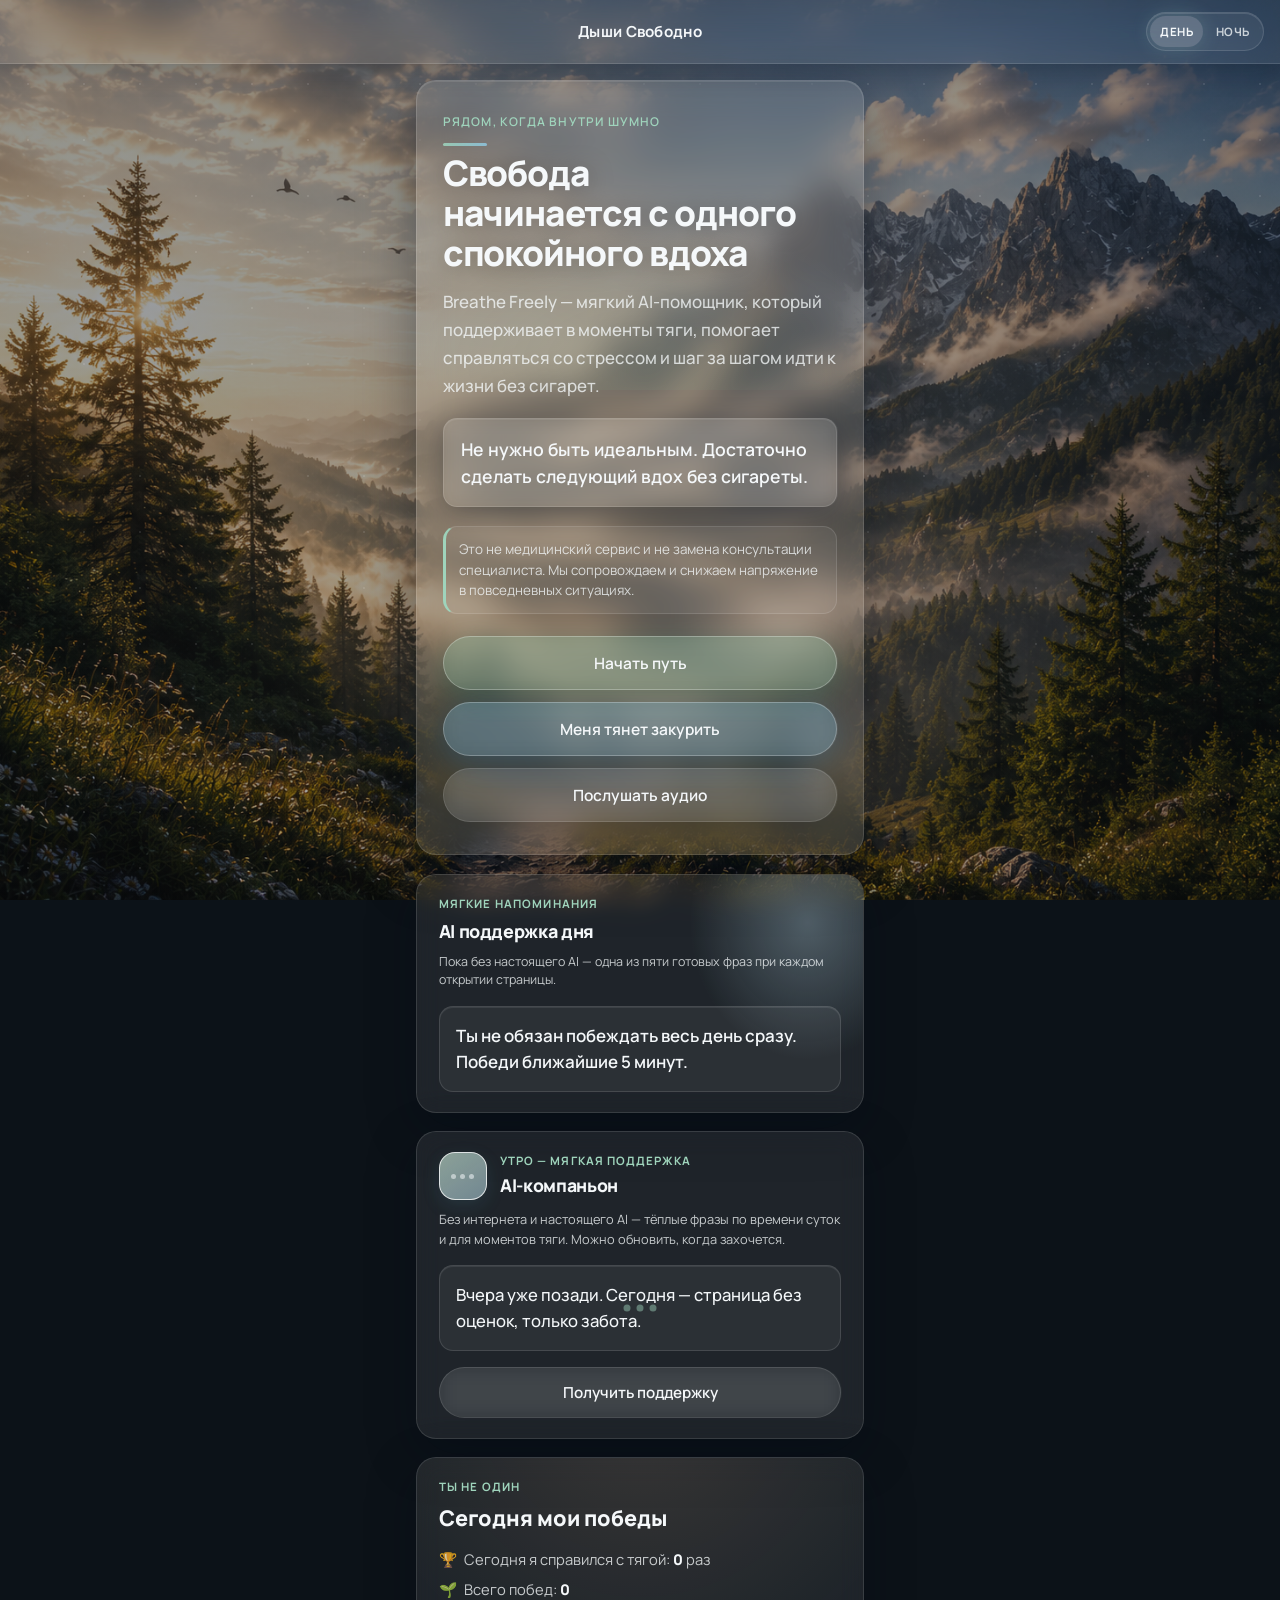
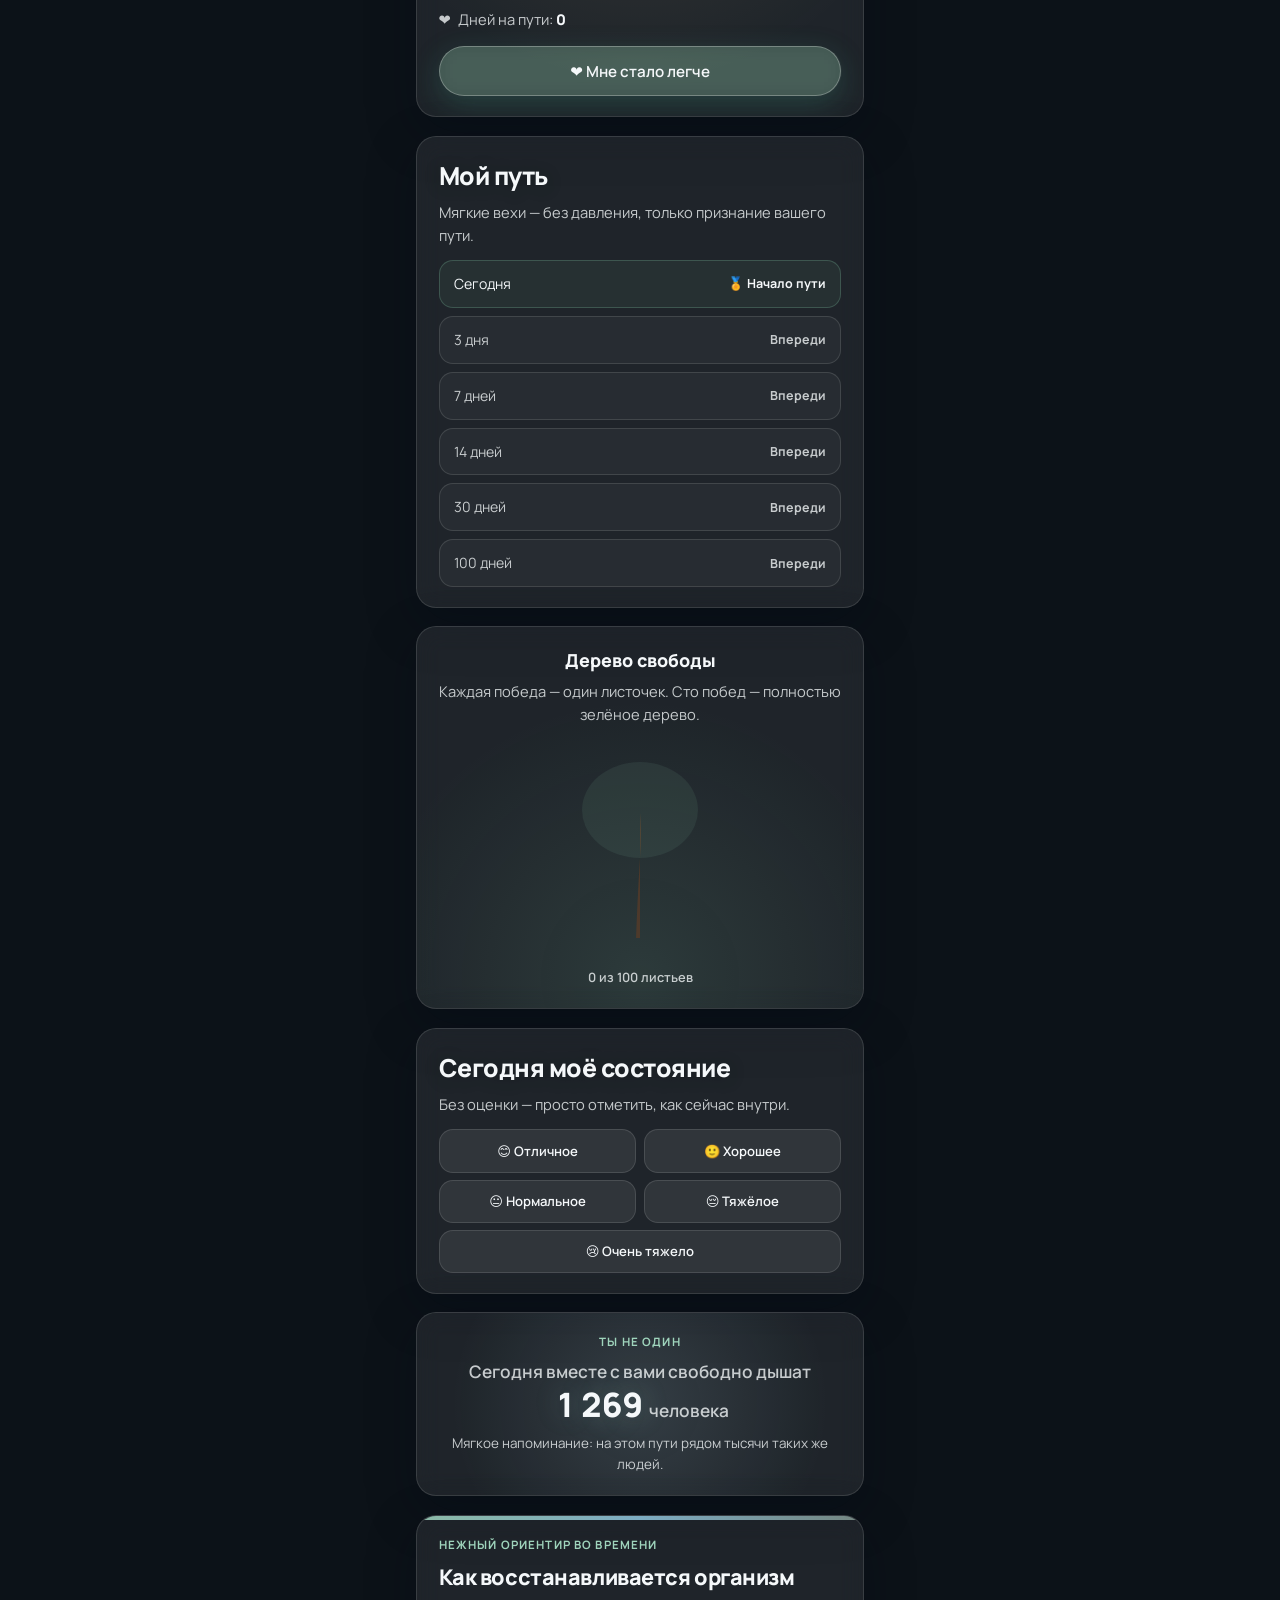
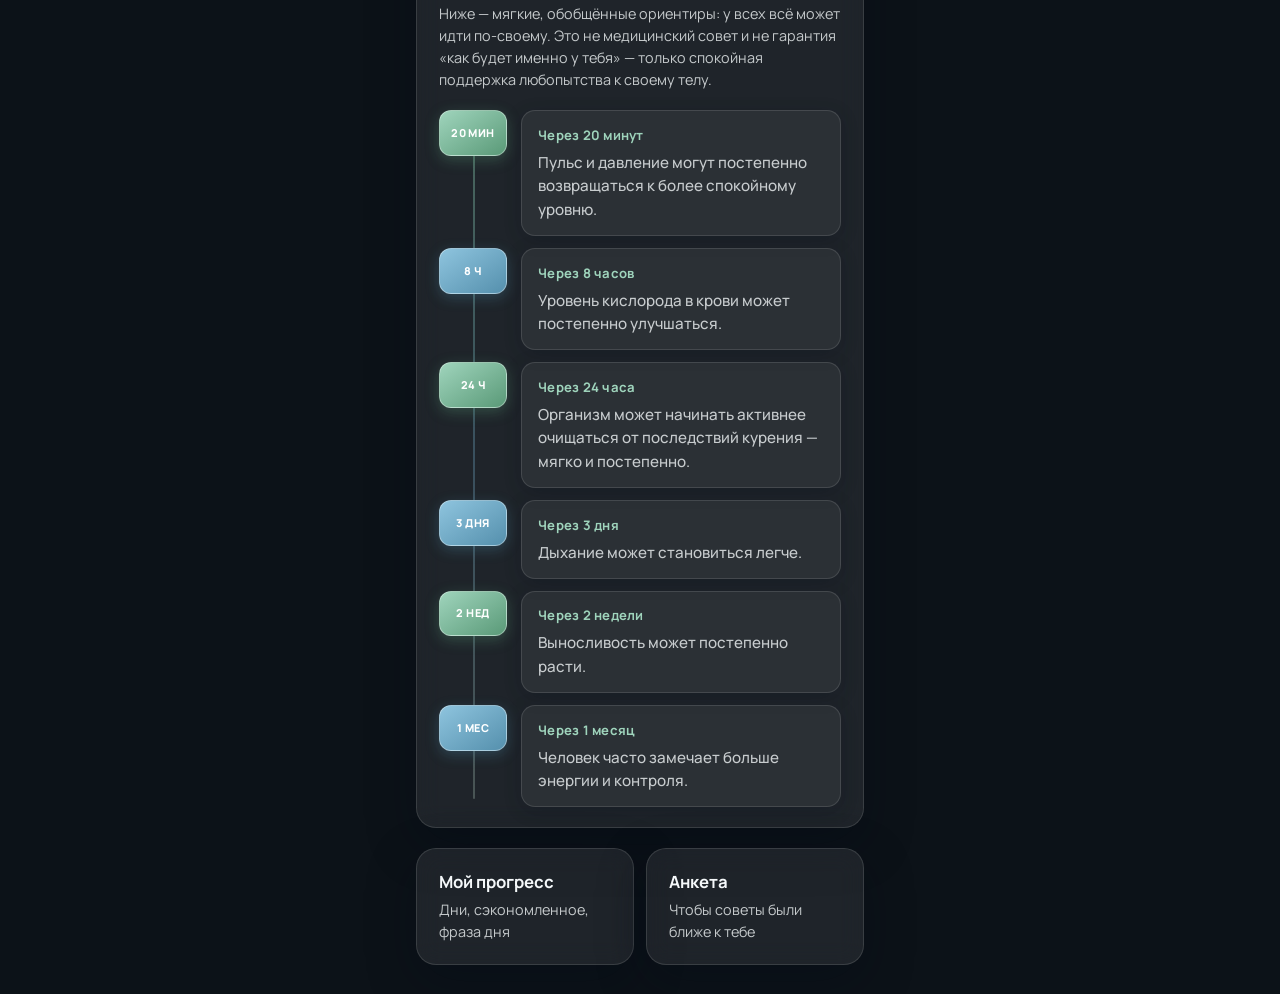
==== commit 83041e44: "добавила музыку медитации" ====
--- a/index.html
+++ b/index.html
@@ -564,6 +564,33 @@
           <p class="audiosupport-complete__after" id="audiosupport-feel-message" hidden>Каждая маленькая победа делает вас сильнее.</p>
         </div>
       </div>
+
+      <button type="button" class="card card--link meditation-link-card" data-nav="meditation">
+        <span class="meditation-link-card__icon" aria-hidden="true">🌿</span>
+        <span class="meditation-link-card__text">
+          <span class="meditation-link-card__title">Музыка для медитации и расслабления</span>
+          <span class="meditation-link-card__sub muted">7 атмосферных треков — лес, туман, горы и сон</span>
+        </span>
+        <span class="meditation-link-card__arrow" aria-hidden="true">→</span>
+      </button>
+    </section>
+
+    <!-- 6. Музыка для медитации -->
+    <section class="screen" id="screen-meditation" data-screen="meditation" aria-label="Музыка для медитации и расслабления" hidden>
+      <div class="card meditation-hero">
+        <div class="meditation-hero__mist" aria-hidden="true"></div>
+        <div class="meditation-hero__inner">
+          <p class="meditation-hero__eyebrow">Пространство тишины</p>
+          <h2 class="h2 meditation-hero__title">🌿 Музыка для медитации и расслабления</h2>
+          <p class="meditation-hero__lead">
+            Атмосферные композиции из коллекции «Медитация Расслабление» — выберите звук, который поддержит вас прямо сейчас.
+          </p>
+        </div>
+      </div>
+
+      <div class="meditation-tracks" id="meditation-tracks" aria-live="polite"></div>
+
+      <button type="button" class="btn btn--outline btn--block" data-nav="audio">← К аудиоподдержке</button>
     </section>
   </main>
 
@@ -583,6 +610,7 @@
 
   <script src="js/wellness.js"></script>
   <script src="js/audio-support.js"></script>
+  <script src="js/meditation-music.js"></script>
   <script src="js/app.js"></script>
 </body>
 </html>
--- a/css/styles.css
+++ b/css/styles.css
@@ -2728,6 +2728,215 @@
   }
 }
 
+/* ——— Музыка для медитации ——— */
+.meditation-link-card {
+  display: flex;
+  align-items: center;
+  gap: 0.85rem;
+  width: 100%;
+  text-align: left;
+  margin-top: 0.15rem;
+  border-color: rgba(120, 200, 160, 0.28);
+  transition:
+    transform 0.4s var(--ease-out-soft),
+    box-shadow 0.4s ease,
+    border-color 0.35s ease;
+}
+
+.meditation-link-card:hover {
+  border-color: rgba(120, 200, 160, 0.45);
+  box-shadow:
+    var(--shadow),
+    0 0 32px rgba(100, 190, 150, 0.14);
+}
+
+.meditation-link-card__icon {
+  font-size: 1.5rem;
+  line-height: 1;
+  flex-shrink: 0;
+}
+
+.meditation-link-card__text {
+  display: flex;
+  flex-direction: column;
+  gap: 0.2rem;
+  flex: 1;
+  min-width: 0;
+}
+
+.meditation-link-card__title {
+  font-size: 0.98rem;
+  font-weight: 800;
+  letter-spacing: -0.02em;
+}
+
+.meditation-link-card__sub {
+  font-size: 0.82rem;
+  line-height: 1.45;
+}
+
+.meditation-link-card__arrow {
+  font-size: 1.1rem;
+  opacity: 0.55;
+  flex-shrink: 0;
+}
+
+.meditation-hero {
+  position: relative;
+  overflow: hidden;
+}
+
+.meditation-hero__mist {
+  position: absolute;
+  inset: -20% -10%;
+  pointer-events: none;
+  background:
+    radial-gradient(ellipse 65% 55% at 15% 0%, rgba(140, 220, 170, 0.14), transparent 60%),
+    radial-gradient(ellipse 55% 50% at 85% 25%, rgba(100, 180, 210, 0.1), transparent 55%);
+  animation: meditationMist 26s ease-in-out infinite alternate;
+}
+
+@keyframes meditationMist {
+  0% {
+    opacity: 0.8;
+    transform: translate(0, 0);
+  }
+  100% {
+    opacity: 1;
+    transform: translate(2%, -1%);
+  }
+}
+
+.meditation-hero__inner {
+  position: relative;
+  z-index: 1;
+}
+
+.meditation-hero__eyebrow {
+  margin: 0 0 0.4rem;
+  font-size: 0.72rem;
+  font-weight: 700;
+  text-transform: uppercase;
+  letter-spacing: 0.1em;
+  color: var(--mint-deep);
+}
+
+.meditation-hero__title {
+  margin-bottom: 0.55rem;
+}
+
+.meditation-hero__lead {
+  margin: 0;
+  font-size: clamp(0.94rem, 3.2vw, 1.05rem);
+  line-height: 1.6;
+  color: var(--text-muted);
+  max-width: 34rem;
+}
+
+.meditation-tracks {
+  display: flex;
+  flex-direction: column;
+  gap: 0.75rem;
+}
+
+@media (min-width: 520px) {
+  .meditation-tracks {
+    display: grid;
+    grid-template-columns: 1fr 1fr;
+    gap: 0.85rem;
+  }
+}
+
+.meditation-card {
+  position: relative;
+  overflow: hidden;
+}
+
+.meditation-card__glow {
+  position: absolute;
+  inset: -35% -25%;
+  pointer-events: none;
+  background: radial-gradient(circle at 50% 0%, rgba(130, 210, 170, 0.12), transparent 62%);
+  opacity: 0;
+  transition: opacity 0.5s ease;
+}
+
+.meditation-card--active .meditation-card__glow,
+.meditation-card--playing .meditation-card__glow {
+  opacity: 1;
+}
+
+.meditation-card__inner {
+  position: relative;
+  z-index: 1;
+}
+
+.meditation-card--active {
+  border-color: rgba(120, 200, 160, 0.35);
+}
+
+.meditation-card--playing {
+  box-shadow:
+    var(--shadow),
+    0 0 32px rgba(100, 190, 150, 0.16);
+}
+
+.meditation-player {
+  border-color: rgba(120, 200, 160, 0.22);
+}
+
+.meditation-player__ring {
+  background: radial-gradient(circle, rgba(140, 220, 170, 0.35), rgba(90, 180, 140, 0.08) 68%);
+  box-shadow: 0 0 28px rgba(120, 200, 160, 0.32);
+}
+
+.meditation-card .track-btn {
+  border-color: rgba(120, 200, 160, 0.28);
+}
+
+.meditation-card .track-btn:hover:not(:disabled) {
+  box-shadow: 0 0 18px rgba(100, 190, 150, 0.22);
+  background: rgba(140, 220, 170, 0.12);
+}
+
+.meditation-card .track-btn--play:not(:disabled) {
+  background: rgba(120, 200, 160, 0.2);
+  border-color: rgba(140, 220, 170, 0.45);
+}
+
+.meditation-card .track-player__progress::-webkit-slider-thumb {
+  background: linear-gradient(135deg, #b8f0d0, #6ec49a);
+  box-shadow: 0 0 12px rgba(100, 190, 150, 0.55);
+}
+
+.meditation-card .track-player__progress::-moz-range-thumb {
+  background: linear-gradient(135deg, #b8f0d0, #6ec49a);
+  box-shadow: 0 0 12px rgba(100, 190, 150, 0.55);
+}
+
+[data-theme="night"] .meditation-link-card {
+  border-color: rgba(90, 170, 190, 0.28);
+}
+
+[data-theme="night"] .meditation-link-card:hover {
+  border-color: rgba(100, 180, 200, 0.42);
+  box-shadow: var(--shadow), 0 0 28px rgba(80, 160, 190, 0.14);
+}
+
+[data-theme="night"] .meditation-card--playing {
+  box-shadow: var(--shadow), 0 0 28px rgba(80, 170, 190, 0.14);
+}
+
+[data-theme="night"] .meditation-player {
+  border-color: rgba(90, 170, 190, 0.22);
+}
+
+@media (prefers-reduced-motion: reduce) {
+  .meditation-hero__mist {
+    animation: none !important;
+  }
+}
+
 /* ——— Wellness: победы, дерево, путь, настроение ——— */
 .wellness-particles {
   position: absolute;
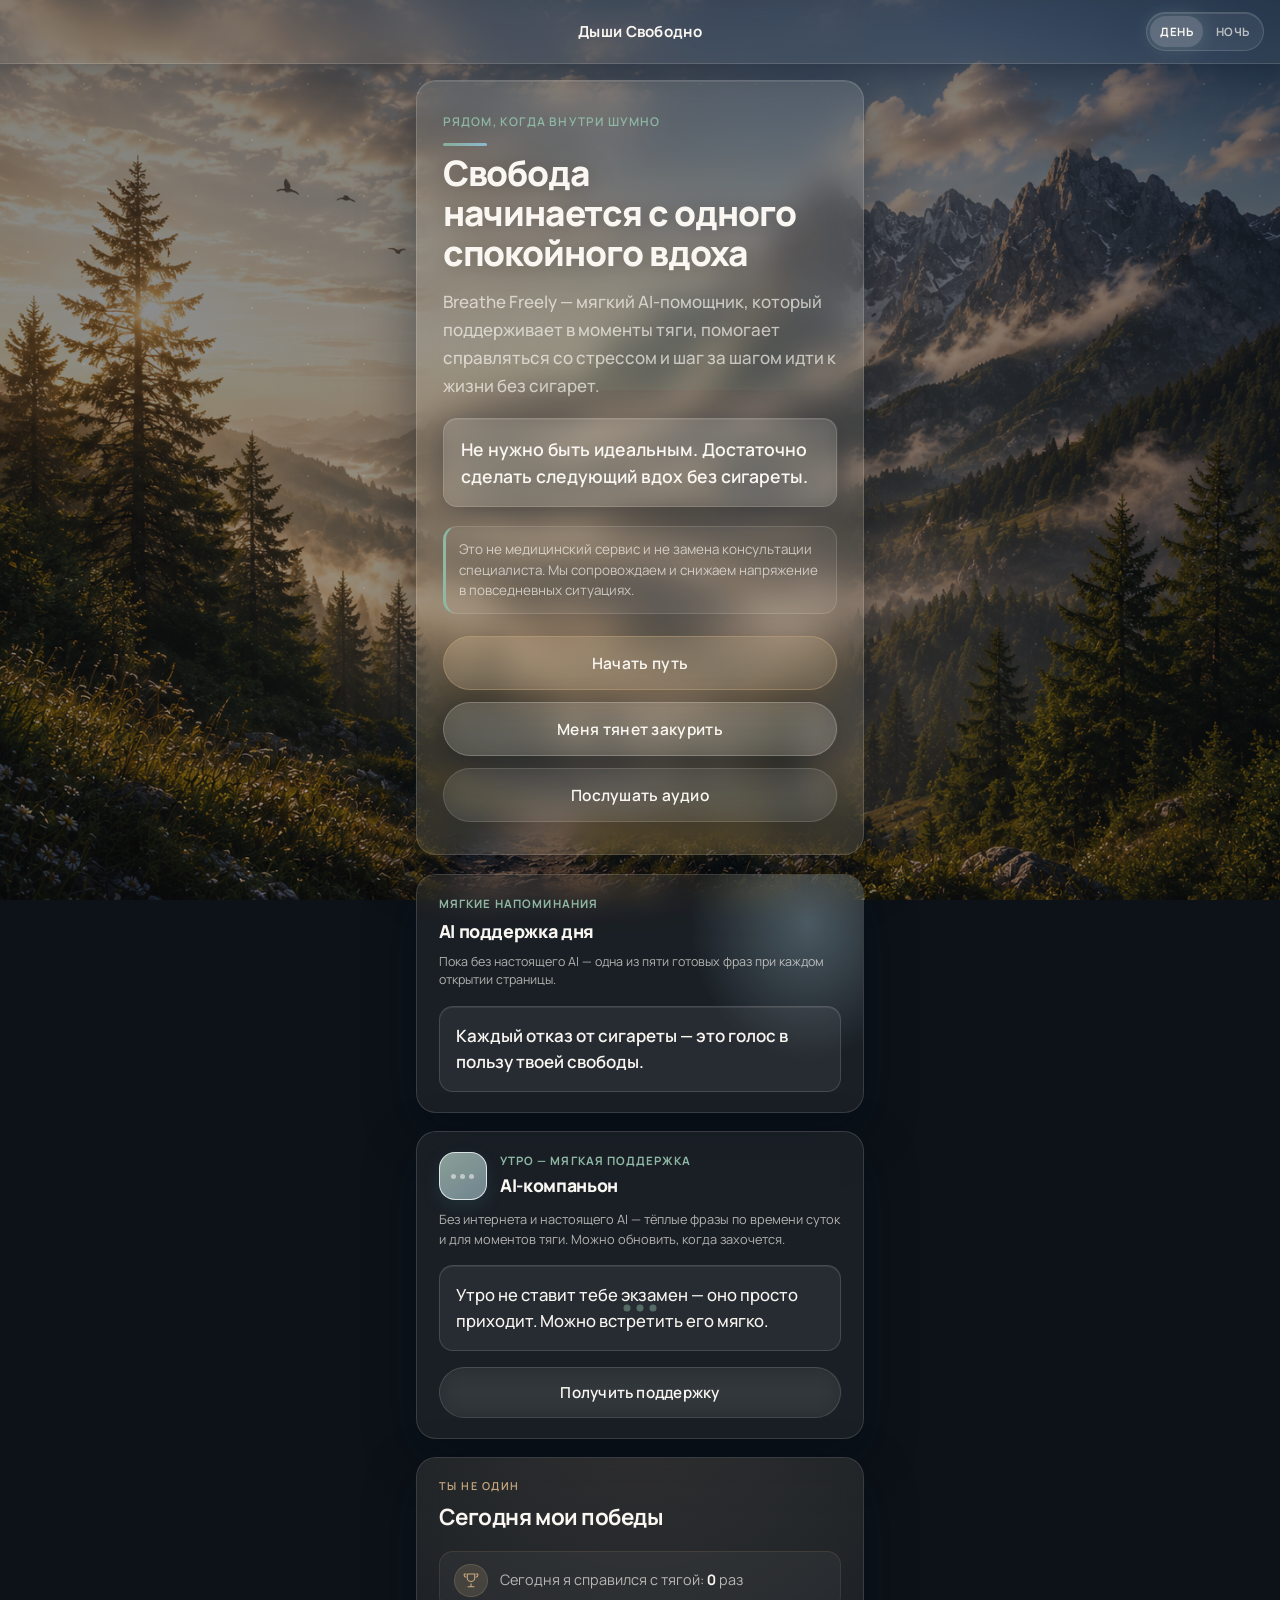
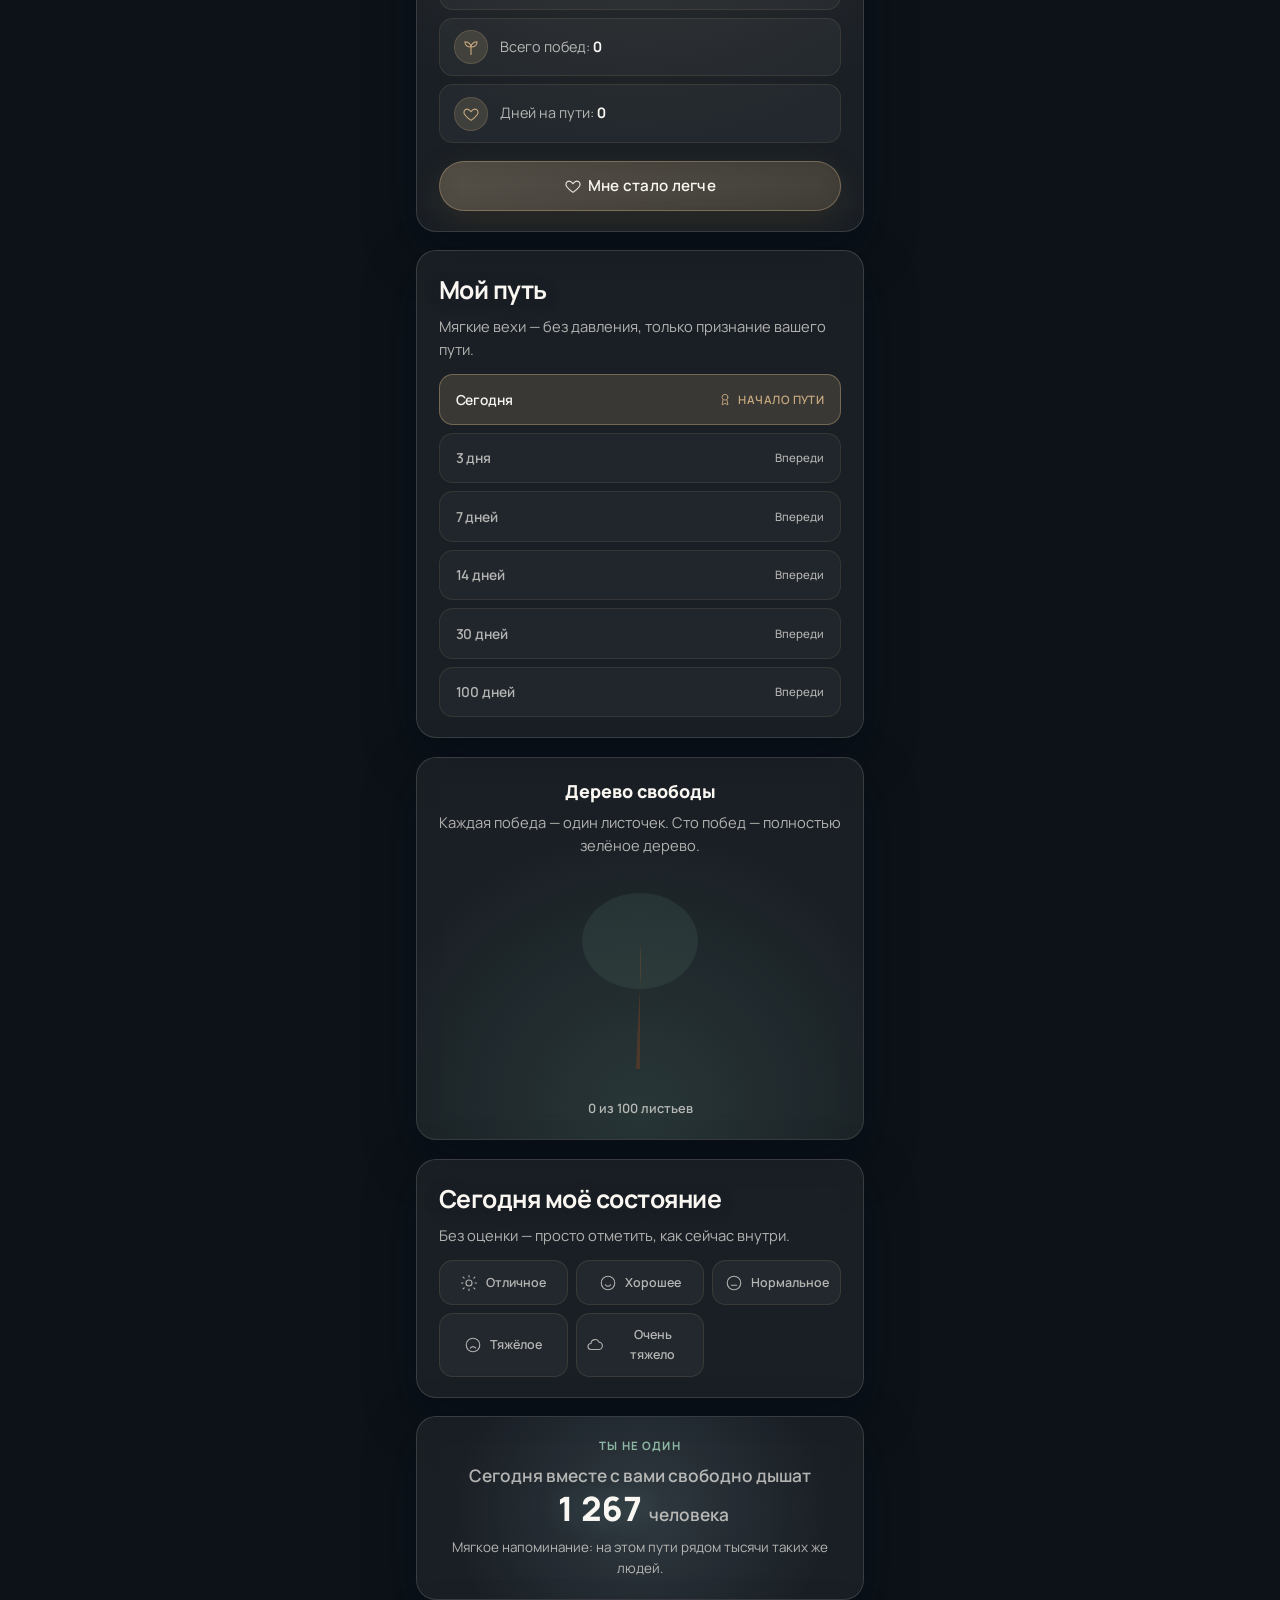
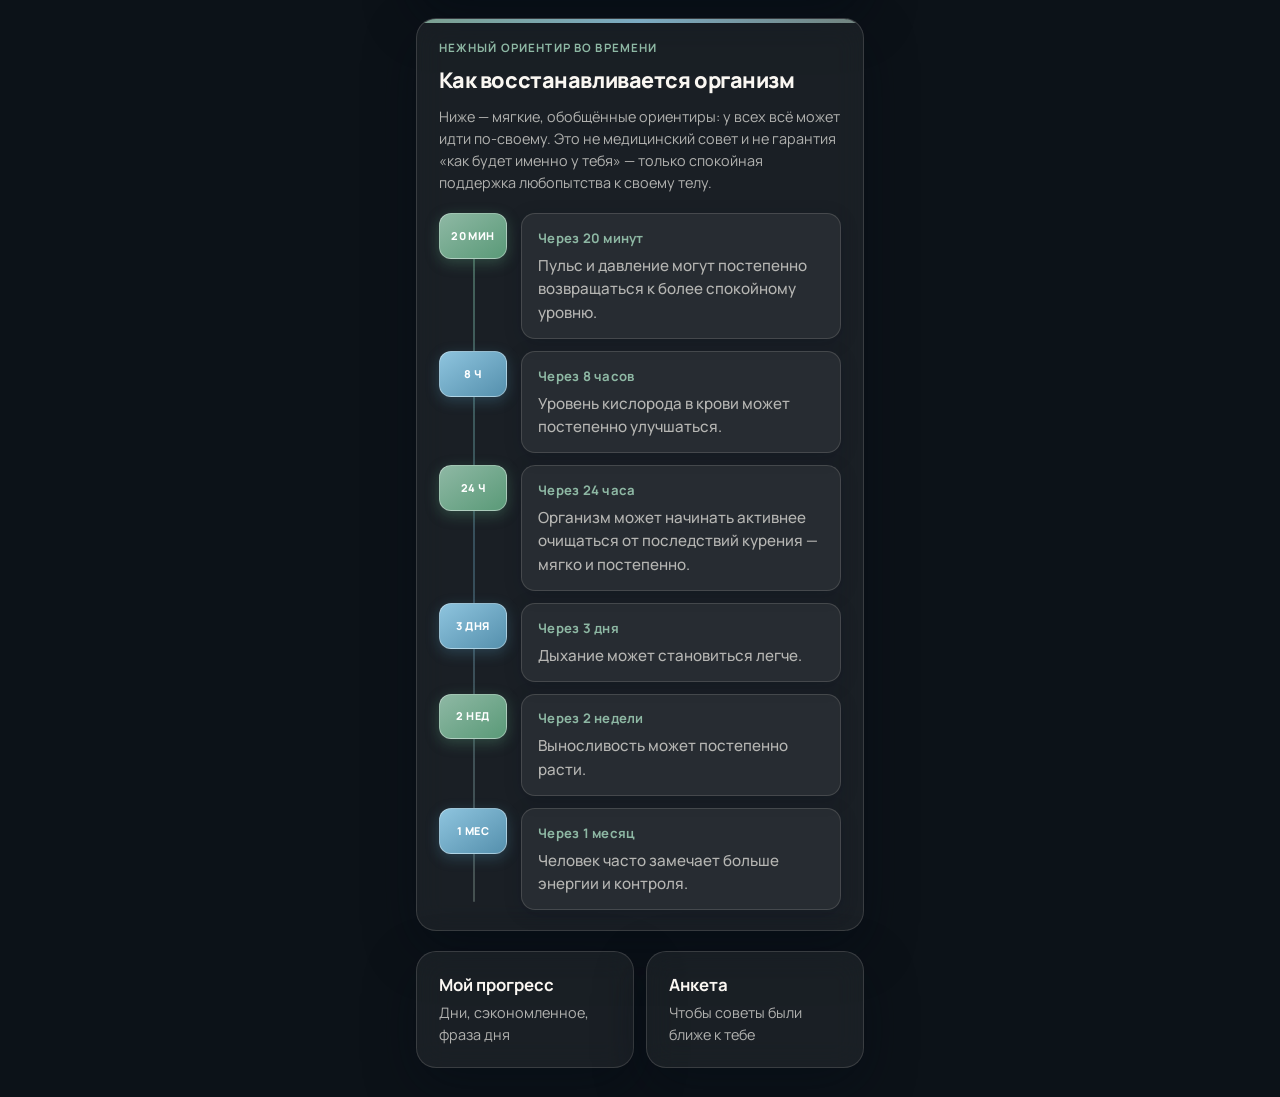
==== commit 2db4a56f: "заменила иконки" ====
--- a/index.html
+++ b/index.html
@@ -35,8 +35,9 @@
   <div class="app-shell">
   <header class="top-bar" role="banner">
     <div class="top-bar__start">
-      <button type="button" class="top-bar__back btn-ghost" id="btn-back" hidden aria-label="Назад">
-        ← Назад
+      <button type="button" class="top-bar__back btn-ghost btn--with-icon" id="btn-back" hidden aria-label="Назад">
+        <span class="icon icon--sm" data-icon="arrow-left" data-icon-size="18"></span>
+        <span>Назад</span>
       </button>
     </div>
     <span class="top-bar__logo">Дыши Свободно</span>
@@ -121,12 +122,24 @@
           <p class="wellness-victories__eyebrow">Ты не один</p>
           <h2 class="wellness-victories__title" id="wellness-victories-title">Сегодня мои победы</h2>
           <ul class="wellness-victories__stats">
-            <li><span class="wellness-victories__icon" aria-hidden="true">🏆</span> Сегодня я справился с тягой: <strong id="wellness-today-count">0</strong> раз</li>
-            <li><span class="wellness-victories__icon" aria-hidden="true">🌱</span> Всего побед: <strong id="wellness-total-count">0</strong></li>
-            <li><span class="wellness-victories__icon" aria-hidden="true">❤️</span> Дней на пути: <strong id="wellness-days-count">0</strong></li>
+            <li>
+              <span class="wellness-victories__icon-wrap"><span class="icon icon--sm" data-icon="trophy" data-icon-size="18"></span></span>
+              <span>Сегодня я справился с тягой: <strong id="wellness-today-count">0</strong> раз</span>
+            </li>
+            <li>
+              <span class="wellness-victories__icon-wrap"><span class="icon icon--sm" data-icon="sprout" data-icon-size="18"></span></span>
+              <span>Всего побед: <strong id="wellness-total-count">0</strong></span>
+            </li>
+            <li>
+              <span class="wellness-victories__icon-wrap"><span class="icon icon--sm" data-icon="heart" data-icon-size="18"></span></span>
+              <span>Дней на пути: <strong id="wellness-days-count">0</strong></span>
+            </li>
           </ul>
           <p class="wellness-victories__motivation" id="wellness-motivation" hidden></p>
-          <button type="button" class="btn btn--primary btn--block" id="wellness-feel-better">❤️ Мне стало легче</button>
+          <button type="button" class="btn btn--primary btn--block btn--with-icon" id="wellness-feel-better">
+            <span class="icon icon--sm" data-icon="heart" data-icon-size="18"></span>
+            <span>Мне стало легче</span>
+          </button>
         </div>
       </section>
 
@@ -150,11 +163,26 @@
         <h2 class="wellness-mood__title h2" id="wellness-mood-title">Сегодня моё состояние</h2>
         <p class="muted wellness-mood__sub">Без оценки — просто отметить, как сейчас внутри.</p>
         <div class="wellness-mood__chips" role="group" aria-label="Выбор состояния">
-          <button type="button" class="wellness-mood__chip" data-mood="great">😊 Отличное</button>
-          <button type="button" class="wellness-mood__chip" data-mood="good">🙂 Хорошее</button>
-          <button type="button" class="wellness-mood__chip" data-mood="ok">😐 Нормальное</button>
-          <button type="button" class="wellness-mood__chip" data-mood="hard">😔 Тяжёлое</button>
-          <button type="button" class="wellness-mood__chip" data-mood="veryhard">😢 Очень тяжело</button>
+          <button type="button" class="wellness-mood__chip" data-mood="great">
+            <span class="icon icon--sm" data-icon="sun" data-icon-size="18"></span>
+            <span>Отличное</span>
+          </button>
+          <button type="button" class="wellness-mood__chip" data-mood="good">
+            <span class="icon icon--sm" data-icon="mood-good" data-icon-size="18"></span>
+            <span>Хорошее</span>
+          </button>
+          <button type="button" class="wellness-mood__chip" data-mood="ok">
+            <span class="icon icon--sm" data-icon="mood-ok" data-icon-size="18"></span>
+            <span>Нормальное</span>
+          </button>
+          <button type="button" class="wellness-mood__chip" data-mood="hard">
+            <span class="icon icon--sm" data-icon="mood-hard" data-icon-size="18"></span>
+            <span>Тяжёлое</span>
+          </button>
+          <button type="button" class="wellness-mood__chip" data-mood="veryhard">
+            <span class="icon icon--sm" data-icon="cloud" data-icon-size="18"></span>
+            <span>Очень тяжело</span>
+          </button>
         </div>
         <p class="wellness-mood__reply" id="wellness-mood-reply" hidden></p>
       </section>
@@ -379,7 +407,7 @@
       <div class="card savings-hero" id="savings-card" hidden>
         <div class="savings-hero__bg" aria-hidden="true"></div>
         <div class="savings-hero__content">
-          <span class="savings-hero__badge" aria-hidden="true">✦</span>
+          <span class="savings-hero__badge" aria-hidden="true"><span class="icon icon--md" data-icon="star" data-icon-size="22"></span></span>
           <p class="savings-hero__eyebrow">Твоя забота о бюджете</p>
           <h3 class="savings-hero__title">Ты уже сохранил</h3>
           <p class="savings-hero__sum" id="savings-total">0 ₽</p>
@@ -517,18 +545,47 @@
     <section class="screen" id="screen-audio" data-screen="audio" aria-label="Аудиоподдержка" hidden>
       <div class="card audiosupport-hero">
         <div class="audiosupport-hero__mist" aria-hidden="true"></div>
+        <div class="meditation-hero__mist meditation-hero__mist--tab" id="audio-hero-mist-meditation" hidden aria-hidden="true"></div>
         <div class="audiosupport-hero__inner">
-          <p class="audiosupport-hero__eyebrow">Пространство спокойствия</p>
-          <h2 class="h2 audiosupport-hero__title">🎧 Аудиоподдержка</h2>
-          <p class="audiosupport-hero__lead">Выберите голос, который поможет вам пройти этот момент спокойно.</p>
-        </div>
-      </div>
-
+          <p class="audiosupport-hero__eyebrow" id="audio-hero-eyebrow">Пространство спокойствия</p>
+          <h2 class="h2 audiosupport-hero__title" id="audio-hero-title">Аудиоподдержка</h2>
+          <p class="audiosupport-hero__lead" id="audio-hero-lead">Выберите голос, который поможет вам пройти этот момент спокойно.</p>
+        </div>
+      </div>
+
+      <div class="audio-tabs" id="audio-tabs" role="tablist" aria-label="Разделы аудио">
+        <button
+          type="button"
+          class="audio-tabs__btn is-active"
+          id="audio-tab-btn-voices"
+          role="tab"
+          data-audio-tab="voices"
+          aria-selected="true"
+          aria-controls="audio-tab-voices"
+        >
+          <span class="icon icon--sm" data-icon="headphones" data-icon-size="18"></span>
+          <span>Голоса поддержки</span>
+        </button>
+        <button
+          type="button"
+          class="audio-tabs__btn"
+          id="audio-tab-btn-meditation"
+          role="tab"
+          data-audio-tab="meditation"
+          aria-selected="false"
+          aria-controls="audio-tab-meditation"
+        >
+          <span class="icon icon--sm" data-icon="leaf" data-icon-size="18"></span>
+          <span>Музыка для медитации</span>
+        </button>
+      </div>
+
+      <div class="audio-tab-panel" id="audio-tab-voices" role="tabpanel" aria-labelledby="audio-tab-btn-voices">
       <div class="audiosupport-voices" id="audiosupport-voices" role="group" aria-label="Выбор голоса">
         <article class="card voice-card" data-voice="female">
           <div class="voice-card__glow" aria-hidden="true"></div>
           <div class="voice-card__inner">
-            <p class="voice-card__icon" aria-hidden="true">👩</p>
+            <p class="voice-card__icon" aria-hidden="true"><span class="icon icon--md" data-icon="person" data-icon-size="22"></span></p>
             <h3 class="voice-card__title">Женский голос</h3>
             <p class="voice-card__desc">Тёплый, заботливый, мягкий голос, который сопровождает вас на пути к свободному дыханию.</p>
             <button type="button" class="btn btn--outline voice-card__btn">Выбрать</button>
@@ -537,7 +594,7 @@
         <article class="card voice-card" data-voice="male">
           <div class="voice-card__glow" aria-hidden="true"></div>
           <div class="voice-card__inner">
-            <p class="voice-card__icon" aria-hidden="true">👨</p>
+            <p class="voice-card__icon" aria-hidden="true"><span class="icon icon--md" data-icon="person-alt" data-icon-size="22"></span></p>
             <h3 class="voice-card__title">Мужской голос</h3>
             <p class="voice-card__desc">Спокойный, уверенный голос, создающий ощущение безопасности и поддержки.</p>
             <button type="button" class="btn btn--outline voice-card__btn">Выбрать</button>
@@ -557,40 +614,27 @@
       <div class="card audiosupport-complete" id="audiosupport-complete" hidden>
         <div class="audiosupport-complete__glow" aria-hidden="true"></div>
         <div class="audiosupport-complete__inner">
-          <p class="audiosupport-complete__icon" aria-hidden="true">✨</p>
-          <h3 class="audiosupport-complete__title">Отличная работа!</h3>
+          <p class="audiosupport-complete__icon" aria-hidden="true"><span class="icon icon--lg" data-icon="sparkle" data-icon-size="28"></span></p>
+          <h3 class="audiosupport-complete__title">Отличная работа</h3>
           <p class="audiosupport-complete__text">Сегодня вы сделали ещё один шаг к свободному дыханию.</p>
-          <button type="button" class="btn btn--primary audiosupport-complete__btn" id="audiosupport-feel-better">❤️ Мне стало легче</button>
+          <button type="button" class="btn btn--primary audiosupport-complete__btn btn--with-icon" id="audiosupport-feel-better">
+            <span class="icon icon--sm" data-icon="heart" data-icon-size="18"></span>
+            <span>Мне стало легче</span>
+          </button>
           <p class="audiosupport-complete__after" id="audiosupport-feel-message" hidden>Каждая маленькая победа делает вас сильнее.</p>
         </div>
       </div>
-
-      <button type="button" class="card card--link meditation-link-card" data-nav="meditation">
-        <span class="meditation-link-card__icon" aria-hidden="true">🌿</span>
-        <span class="meditation-link-card__text">
-          <span class="meditation-link-card__title">Музыка для медитации и расслабления</span>
-          <span class="meditation-link-card__sub muted">7 атмосферных треков — лес, туман, горы и сон</span>
-        </span>
-        <span class="meditation-link-card__arrow" aria-hidden="true">→</span>
-      </button>
-    </section>
-
-    <!-- 6. Музыка для медитации -->
-    <section class="screen" id="screen-meditation" data-screen="meditation" aria-label="Музыка для медитации и расслабления" hidden>
-      <div class="card meditation-hero">
-        <div class="meditation-hero__mist" aria-hidden="true"></div>
-        <div class="meditation-hero__inner">
-          <p class="meditation-hero__eyebrow">Пространство тишины</p>
-          <h2 class="h2 meditation-hero__title">🌿 Музыка для медитации и расслабления</h2>
-          <p class="meditation-hero__lead">
+      </div>
+
+      <div class="audio-tab-panel" id="audio-tab-meditation" role="tabpanel" aria-labelledby="audio-tab-btn-meditation" hidden>
+        <div class="card meditation-tab-intro">
+          <p class="meditation-tab-intro__eyebrow">Пространство тишины</p>
+          <p class="meditation-tab-intro__text muted">
             Атмосферные композиции из коллекции «Медитация Расслабление» — выберите звук, который поддержит вас прямо сейчас.
           </p>
         </div>
-      </div>
-
-      <div class="meditation-tracks" id="meditation-tracks" aria-live="polite"></div>
-
-      <button type="button" class="btn btn--outline btn--block" data-nav="audio">← К аудиоподдержке</button>
+        <div class="meditation-tracks" id="meditation-tracks" aria-live="polite"></div>
+      </div>
     </section>
   </main>
 
@@ -600,7 +644,7 @@
     <div class="wellness-achievement__backdrop"></div>
     <div class="wellness-achievement__card">
       <div class="wellness-achievement__shine" aria-hidden="true"></div>
-      <p class="wellness-achievement__badge" id="wellness-achievement-badge">🏅</p>
+      <p class="wellness-achievement__badge" id="wellness-achievement-badge"><span class="icon icon--xl" data-icon="medal" data-icon-size="36"></span></p>
       <h3 class="wellness-achievement__title" id="wellness-achievement-title">Достижение</h3>
       <p class="wellness-achievement__text" id="wellness-achievement-text"></p>
       <button type="button" class="btn btn--primary btn--block" id="wellness-achievement-close">Продолжить путь</button>
@@ -608,9 +652,11 @@
   </div>
   </div>
 
+  <script src="js/icons.js"></script>
   <script src="js/wellness.js"></script>
   <script src="js/audio-support.js"></script>
   <script src="js/meditation-music.js"></script>
+  <script src="js/audio-tabs.js"></script>
   <script src="js/app.js"></script>
 </body>
 </html>
--- a/css/styles.css
+++ b/css/styles.css
@@ -1,29 +1,90 @@
-/* Дыши Свободно — cinematic wellness UI */
+/* Дыши Свободно — premium wellness UI */
 :root {
   --bg-image: url("../assets/bg-breathe.png");
-  --overlay-start: rgba(10, 15, 20, 0.45);
-  --overlay-end: rgba(10, 15, 20, 0.35);
-  --glass-bg: rgba(255, 255, 255, 0.08);
-  --glass-bg-strong: rgba(255, 255, 255, 0.12);
-  --glass-border: rgba(255, 255, 255, 0.12);
-  --glass-blur: 12px;
-  --mint: #c8e6d5;
-  --mint-deep: #9fd4bc;
+  --overlay-start: rgba(12, 14, 18, 0.52);
+  --overlay-end: rgba(12, 14, 18, 0.38);
+  --glass-bg: rgba(250, 247, 242, 0.06);
+  --glass-bg-strong: rgba(250, 247, 242, 0.1);
+  --glass-border: rgba(250, 247, 242, 0.14);
+  --glass-blur: 14px;
+  --ivory: #faf7f2;
+  --ivory-muted: rgba(250, 247, 242, 0.68);
+  --amber: #c8a97e;
+  --amber-deep: #a8895c;
+  --amber-soft: rgba(200, 169, 126, 0.18);
+  --amber-line: rgba(200, 169, 126, 0.42);
+  --amber-glow: rgba(200, 169, 126, 0.24);
+  --mint: #b8d4c4;
+  --mint-deep: #8eb8a4;
   --sky: #b8d9e8;
   --sky-deep: #8ec4de;
   --cream: transparent;
-  --paper: rgba(255, 255, 255, 0.06);
-  --text: #f5f8fa;
-  --text-muted: rgba(245, 248, 250, 0.78);
-  --white: rgba(255, 255, 255, 0.1);
-  --shadow: 0 16px 48px rgba(0, 12, 24, 0.35);
-  --shadow-hover: 0 22px 56px rgba(0, 20, 40, 0.45);
+  --paper: rgba(250, 247, 242, 0.05);
+  --text: var(--ivory);
+  --text-muted: var(--ivory-muted);
+  --icon: rgba(250, 247, 242, 0.88);
+  --icon-accent: var(--amber);
+  --white: rgba(250, 247, 242, 0.08);
+  --shadow: 0 18px 52px rgba(0, 10, 20, 0.38);
+  --shadow-hover: 0 24px 60px rgba(0, 14, 28, 0.48);
   --radius: 20px;
   --radius-sm: 14px;
   --font: "Manrope", system-ui, -apple-system, "Segoe UI", sans-serif;
   --safe-bottom: env(safe-area-inset-bottom, 0px);
   --ease-out-soft: cubic-bezier(0.22, 1, 0.36, 1);
   --ease-breath: cubic-bezier(0.45, 0, 0.55, 1);
+}
+
+/* ——— Line icons ——— */
+.icon {
+  display: inline-flex;
+  align-items: center;
+  justify-content: center;
+  color: var(--icon-accent);
+  flex-shrink: 0;
+  vertical-align: middle;
+}
+
+.icon svg {
+  display: block;
+}
+
+.icon--xs {
+  width: 1rem;
+  height: 1rem;
+}
+
+.icon--sm {
+  width: 1.125rem;
+  height: 1.125rem;
+}
+
+.icon--md {
+  width: 1.375rem;
+  height: 1.375rem;
+}
+
+.icon--lg {
+  width: 1.75rem;
+  height: 1.75rem;
+}
+
+.icon--xl {
+  width: 2.25rem;
+  height: 2.25rem;
+}
+
+.icon--ivory {
+  color: var(--icon);
+}
+
+.btn--with-icon {
+  gap: 0.55rem;
+}
+
+.btn--with-icon .icon {
+  color: currentColor;
+  opacity: 0.92;
 }
 
 *,
@@ -147,6 +208,9 @@
 }
 
 .top-bar__back {
+  display: inline-flex;
+  align-items: center;
+  gap: 0.3rem;
   min-width: 0;
 }
 
@@ -286,9 +350,9 @@
 }
 
 .card:hover {
-  transform: translateY(-4px);
+  transform: translateY(-3px);
   box-shadow: var(--shadow-hover);
-  border-color: rgba(255, 255, 255, 0.22);
+  border-color: rgba(200, 169, 126, 0.22);
   background: var(--glass-bg-strong);
 }
 
@@ -1018,48 +1082,56 @@
 }
 
 .btn--primary {
-  background: rgba(124, 184, 154, 0.32);
-  color: #f5f8fa;
-  border: 1px solid rgba(255, 255, 255, 0.28);
-  backdrop-filter: blur(10px);
-  -webkit-backdrop-filter: blur(10px);
-  box-shadow: 0 8px 28px rgba(60, 140, 120, 0.3);
+  background: linear-gradient(135deg, rgba(200, 169, 126, 0.28), rgba(168, 137, 92, 0.22));
+  color: var(--ivory);
+  border: 1px solid var(--amber-line);
+  backdrop-filter: blur(12px);
+  -webkit-backdrop-filter: blur(12px);
+  box-shadow: 0 10px 32px rgba(120, 90, 50, 0.22);
+  font-weight: 600;
+  letter-spacing: 0.02em;
 }
 
 .btn--primary:hover {
   box-shadow:
-    0 12px 36px rgba(80, 180, 150, 0.4),
-    0 0 28px rgba(140, 220, 190, 0.28);
-  background: rgba(140, 200, 170, 0.42);
+    0 14px 40px rgba(120, 90, 50, 0.3),
+    0 0 28px var(--amber-glow);
+  background: linear-gradient(135deg, rgba(200, 169, 126, 0.38), rgba(168, 137, 92, 0.3));
 }
 
 .btn--accent {
-  background: rgba(107, 163, 192, 0.35);
-  color: #f5f8fa;
-  border: 1px solid rgba(255, 255, 255, 0.26);
-  backdrop-filter: blur(10px);
-  -webkit-backdrop-filter: blur(10px);
-  box-shadow: 0 8px 28px rgba(60, 120, 160, 0.32);
+  background: rgba(250, 247, 242, 0.1);
+  color: var(--ivory);
+  border: 1px solid rgba(250, 247, 242, 0.22);
+  backdrop-filter: blur(12px);
+  -webkit-backdrop-filter: blur(12px);
+  box-shadow: 0 10px 32px rgba(0, 12, 24, 0.28);
+  font-weight: 600;
+  letter-spacing: 0.02em;
 }
 
 .btn--accent:hover {
   box-shadow:
-    0 12px 36px rgba(70, 150, 200, 0.38),
-    0 0 28px rgba(120, 190, 230, 0.25);
-  background: rgba(120, 175, 210, 0.45);
+    0 14px 40px rgba(0, 14, 28, 0.35),
+    0 0 24px var(--amber-glow);
+  background: rgba(250, 247, 242, 0.14);
+  border-color: var(--amber-line);
 }
 
 .btn--outline {
-  background: rgba(255, 255, 255, 0.08);
+  background: rgba(250, 247, 242, 0.05);
   color: var(--text);
   border: 1px solid var(--glass-border);
-  backdrop-filter: blur(10px);
-  -webkit-backdrop-filter: blur(10px);
+  backdrop-filter: blur(12px);
+  -webkit-backdrop-filter: blur(12px);
+  font-weight: 600;
+  letter-spacing: 0.015em;
 }
 
 .btn--outline:hover {
-  background: rgba(255, 255, 255, 0.14);
-  box-shadow: 0 0 24px rgba(180, 220, 210, 0.15);
+  background: rgba(250, 247, 242, 0.1);
+  border-color: var(--amber-line);
+  box-shadow: 0 0 24px var(--amber-glow);
 }
 
 .btn--soft {
@@ -1691,9 +1763,15 @@
   position: absolute;
   top: 1rem;
   right: 1.15rem;
-  font-size: 1.25rem;
-  opacity: 0.55;
+  display: flex;
+  align-items: center;
+  justify-content: center;
+  opacity: 0.7;
   animation: savingsSparkle 4s ease-in-out infinite;
+}
+
+.savings-hero__badge .icon {
+  color: var(--amber);
 }
 
 @keyframes savingsSparkle {
@@ -2322,6 +2400,109 @@
 }
 
 /* ——— Аудиоподдержка ——— */
+.audio-tabs {
+  display: grid;
+  grid-template-columns: 1fr 1fr;
+  gap: 0.45rem;
+  padding: 0.35rem;
+  border-radius: var(--radius);
+  background: rgba(255, 255, 255, 0.06);
+  border: 1px solid var(--glass-border);
+  backdrop-filter: blur(16px);
+  -webkit-backdrop-filter: blur(16px);
+  box-shadow:
+    inset 0 1px 0 rgba(255, 255, 255, 0.08),
+    0 10px 32px rgba(0, 12, 28, 0.22);
+}
+
+.audio-tabs__btn {
+  appearance: none;
+  border: 1px solid transparent;
+  cursor: pointer;
+  font: inherit;
+  font-size: clamp(0.68rem, 2.8vw, 0.78rem);
+  font-weight: 700;
+  line-height: 1.35;
+  letter-spacing: 0.01em;
+  padding: 0.7rem 0.55rem;
+  border-radius: calc(var(--radius) - 4px);
+  color: var(--text-muted);
+  background: transparent;
+  text-align: center;
+  transition:
+    background 0.45s var(--ease-out-soft),
+    color 0.45s var(--ease-out-soft),
+    box-shadow 0.45s var(--ease-out-soft),
+    border-color 0.35s ease,
+    transform 0.25s var(--ease-out-soft);
+}
+
+.audio-tabs__btn:hover {
+  color: var(--text);
+}
+
+.audio-tabs__btn:active {
+  transform: scale(0.98);
+}
+
+.audio-tabs__btn {
+  display: inline-flex;
+  align-items: center;
+  justify-content: center;
+  gap: 0.4rem;
+}
+
+.audio-tabs__btn .icon {
+  color: var(--icon);
+  opacity: 0.7;
+}
+
+.audio-tabs__btn.is-active {
+  color: var(--text);
+  background: var(--amber-soft);
+  border-color: var(--amber-line);
+  box-shadow: 0 0 22px var(--amber-glow);
+}
+
+.audio-tabs__btn.is-active .icon {
+  color: var(--amber);
+  opacity: 1;
+}
+
+.audio-tabs__btn:focus-visible {
+  outline: 2px solid var(--sky-deep);
+  outline-offset: 2px;
+}
+
+.audio-tab-panel {
+  display: flex;
+  flex-direction: column;
+  gap: 0.85rem;
+}
+
+.meditation-tab-intro {
+  padding-top: 0.15rem;
+}
+
+.meditation-tab-intro__eyebrow {
+  margin: 0 0 0.35rem;
+  font-size: 0.68rem;
+  font-weight: 600;
+  text-transform: uppercase;
+  letter-spacing: 0.14em;
+  color: var(--amber);
+}
+
+.meditation-tab-intro__text {
+  margin: 0;
+  font-size: 0.9rem;
+  line-height: 1.58;
+}
+
+.meditation-hero__mist--tab {
+  z-index: 0;
+}
+
 .audiosupport-hero {
   position: relative;
   overflow: hidden;
@@ -2355,11 +2536,11 @@
 
 .audiosupport-hero__eyebrow {
   margin: 0 0 0.4rem;
-  font-size: 0.72rem;
-  font-weight: 700;
+  font-size: 0.68rem;
+  font-weight: 600;
   text-transform: uppercase;
-  letter-spacing: 0.1em;
-  color: var(--mint-deep);
+  letter-spacing: 0.14em;
+  color: var(--amber);
 }
 
 .audiosupport-hero__title {
@@ -2404,10 +2585,10 @@
 }
 
 .voice-card--selected {
-  border-color: rgba(255, 190, 130, 0.45);
+  border-color: var(--amber-line);
   box-shadow:
     var(--shadow),
-    0 0 36px rgba(255, 175, 100, 0.18);
+    0 0 36px var(--amber-glow);
 }
 
 .voice-card--selected .voice-card__glow {
@@ -2424,9 +2605,19 @@
 }
 
 .voice-card__icon {
-  margin: 0;
-  font-size: 1.6rem;
-  line-height: 1;
+  display: flex;
+  align-items: center;
+  justify-content: center;
+  width: 2.75rem;
+  height: 2.75rem;
+  margin: 0 0 0.15rem;
+  border-radius: 50%;
+  background: var(--amber-soft);
+  border: 1px solid rgba(200, 169, 126, 0.22);
+}
+
+.voice-card__icon .icon {
+  color: var(--amber);
 }
 
 .voice-card__title {
@@ -2457,11 +2648,15 @@
 }
 
 .audiosupport-library__voice {
+  display: inline-flex;
+  align-items: center;
+  gap: 0.4rem;
   margin: 0 0 0.35rem;
   font-size: 0.78rem;
-  font-weight: 700;
-  letter-spacing: 0.06em;
-  color: var(--mint-deep);
+  font-weight: 600;
+  letter-spacing: 0.08em;
+  text-transform: uppercase;
+  color: var(--amber);
 }
 
 .audiosupport-library__title {
@@ -2488,13 +2683,13 @@
 }
 
 .track-card--active {
-  border-color: rgba(255, 190, 130, 0.35);
+  border-color: var(--amber-line);
 }
 
 .track-card--playing {
   box-shadow:
     var(--shadow),
-    0 0 32px rgba(255, 170, 90, 0.16);
+    0 0 32px var(--amber-glow);
 }
 
 .track-card__head {
@@ -2505,10 +2700,20 @@
 }
 
 .track-card__icon {
-  font-size: 1.35rem;
-  line-height: 1;
+  display: flex;
+  align-items: center;
+  justify-content: center;
+  width: 2.25rem;
+  height: 2.25rem;
   flex-shrink: 0;
-  margin-top: 0.1rem;
+  margin-top: 0.05rem;
+  border-radius: 50%;
+  background: var(--amber-soft);
+  border: 1px solid rgba(200, 169, 126, 0.2);
+}
+
+.track-card__icon .icon {
+  color: var(--amber);
 }
 
 .track-card__title {
@@ -2527,12 +2732,12 @@
 .track-player {
   padding: 0.9rem 1rem;
   border-radius: var(--radius-sm);
-  background: rgba(255, 255, 255, 0.06);
-  border: 1px solid rgba(255, 190, 130, 0.18);
+  background: rgba(250, 247, 242, 0.04);
+  border: 1px solid rgba(200, 169, 126, 0.18);
   backdrop-filter: blur(14px);
   -webkit-backdrop-filter: blur(14px);
   box-shadow:
-    inset 0 1px 0 rgba(255, 255, 255, 0.08),
+    inset 0 1px 0 rgba(250, 247, 242, 0.06),
     0 8px 28px rgba(0, 12, 28, 0.28);
 }
 
@@ -2571,15 +2776,21 @@
 }
 
 .track-btn {
+  display: inline-flex;
+  align-items: center;
+  justify-content: center;
+  gap: 0.35rem;
   flex: 1;
   min-width: 5.5rem;
   font: inherit;
-  font-size: 0.78rem;
-  font-weight: 700;
+  font-size: 0.74rem;
+  font-weight: 600;
+  letter-spacing: 0.04em;
+  text-transform: uppercase;
   padding: 0.55rem 0.65rem;
   border-radius: 999px;
-  border: 1px solid rgba(255, 190, 130, 0.28);
-  background: rgba(255, 255, 255, 0.08);
+  border: 1px solid rgba(200, 169, 126, 0.28);
+  background: rgba(250, 247, 242, 0.06);
   color: var(--text);
   cursor: pointer;
   transition:
@@ -2589,20 +2800,24 @@
     opacity 0.2s ease;
 }
 
+.track-btn .icon {
+  color: var(--amber);
+}
+
 .track-btn:hover:not(:disabled) {
   transform: translateY(-1px);
-  box-shadow: 0 0 18px rgba(255, 175, 100, 0.22);
-  background: rgba(255, 200, 140, 0.12);
+  box-shadow: 0 0 18px var(--amber-glow);
+  background: var(--amber-soft);
 }
 
 .track-btn:disabled {
-  opacity: 0.42;
+  opacity: 0.38;
   cursor: default;
 }
 
 .track-btn--play:not(:disabled) {
-  background: rgba(255, 175, 100, 0.2);
-  border-color: rgba(255, 190, 130, 0.45);
+  background: var(--amber-soft);
+  border-color: var(--amber-line);
 }
 
 .track-player__progress-wrap {
@@ -2625,18 +2840,18 @@
   width: 14px;
   height: 14px;
   border-radius: 50%;
-  background: linear-gradient(135deg, #ffd4a8, #e8a060);
-  box-shadow: 0 0 12px rgba(255, 175, 100, 0.55);
-  border: 2px solid rgba(255, 255, 255, 0.5);
+  background: linear-gradient(135deg, #e8d4b8, #c8a97e);
+  box-shadow: 0 0 12px var(--amber-glow);
+  border: 2px solid rgba(250, 247, 242, 0.5);
 }
 
 .track-player__progress::-moz-range-thumb {
   width: 14px;
   height: 14px;
   border-radius: 50%;
-  background: linear-gradient(135deg, #ffd4a8, #e8a060);
-  box-shadow: 0 0 12px rgba(255, 175, 100, 0.55);
-  border: 2px solid rgba(255, 255, 255, 0.5);
+  background: linear-gradient(135deg, #e8d4b8, #c8a97e);
+  box-shadow: 0 0 12px var(--amber-glow);
+  border: 2px solid rgba(250, 247, 242, 0.5);
 }
 
 .track-player__time {
@@ -2668,8 +2883,19 @@
 }
 
 .audiosupport-complete__icon {
-  margin: 0 0 0.5rem;
-  font-size: 1.75rem;
+  display: flex;
+  align-items: center;
+  justify-content: center;
+  width: 3rem;
+  height: 3rem;
+  margin: 0 auto 0.65rem;
+  border-radius: 50%;
+  background: var(--amber-soft);
+  border: 1px solid var(--amber-line);
+}
+
+.audiosupport-complete__icon .icon {
+  color: var(--amber);
 }
 
 .audiosupport-complete__title {
@@ -2715,6 +2941,22 @@
 
 [data-theme="night"] .track-card--playing {
   box-shadow: var(--shadow), 0 0 28px rgba(80, 160, 190, 0.14);
+}
+
+[data-theme="night"] .audio-tabs {
+  border-color: rgba(100, 180, 200, 0.18);
+  box-shadow: inset 0 1px 0 rgba(255, 255, 255, 0.05), 0 10px 32px rgba(0, 12, 28, 0.35);
+}
+
+[data-theme="night"] .audio-tabs__btn.is-active {
+  background: rgba(255, 255, 255, 0.1);
+  border-color: rgba(100, 180, 200, 0.28);
+  box-shadow: 0 0 20px rgba(80, 160, 190, 0.14);
+}
+
+[data-theme="night"] .audio-tabs__btn[data-audio-tab="meditation"].is-active {
+  border-color: rgba(100, 190, 160, 0.3);
+  box-shadow: 0 0 20px rgba(80, 170, 140, 0.12);
 }
 
 @media (prefers-reduced-motion: reduce) {
@@ -2992,41 +3234,62 @@
 .wellness-victories__eyebrow,
 .wellness-evening__eyebrow {
   margin: 0 0 0.35rem;
-  font-size: 0.72rem;
+  font-size: 0.68rem;
+  font-weight: 600;
+  text-transform: uppercase;
+  letter-spacing: 0.14em;
+  color: var(--amber);
+}
+
+.wellness-victories__title {
+  margin: 0 0 1rem;
+  font-size: clamp(1.2rem, 4vw, 1.4rem);
   font-weight: 700;
-  text-transform: uppercase;
-  letter-spacing: 0.1em;
-  color: var(--mint-deep);
-}
-
-.wellness-victories__title {
-  margin: 0 0 0.85rem;
-  font-size: clamp(1.15rem, 4vw, 1.35rem);
-  font-weight: 800;
+  letter-spacing: -0.02em;
 }
 
 .wellness-victories__stats {
   list-style: none;
-  margin: 0 0 1rem;
+  margin: 0 0 1.1rem;
   padding: 0;
   display: flex;
   flex-direction: column;
-  gap: 0.55rem;
+  gap: 0.5rem;
 }
 
 .wellness-victories__stats li {
-  font-size: 0.92rem;
+  display: flex;
+  align-items: center;
+  gap: 0.8rem;
+  padding: 0.72rem 0.9rem;
+  font-size: 0.9rem;
   color: var(--text-muted);
   line-height: 1.45;
+  border-radius: var(--radius-sm);
+  background: rgba(250, 247, 242, 0.04);
+  border: 1px solid rgba(200, 169, 126, 0.12);
 }
 
 .wellness-victories__stats strong {
   color: var(--text);
-  font-weight: 800;
-}
-
-.wellness-victories__icon {
-  margin-right: 0.25rem;
+  font-weight: 700;
+  font-variant-numeric: tabular-nums;
+}
+
+.wellness-victories__icon-wrap {
+  display: flex;
+  align-items: center;
+  justify-content: center;
+  width: 2.1rem;
+  height: 2.1rem;
+  border-radius: 50%;
+  background: var(--amber-soft);
+  border: 1px solid rgba(200, 169, 126, 0.2);
+  flex-shrink: 0;
+}
+
+.wellness-victories__icon-wrap .icon {
+  color: var(--amber);
 }
 
 .wellness-victories__motivation {
@@ -3140,6 +3403,8 @@
 
 .wellness-mood__title {
   margin-bottom: 0.35rem;
+  font-weight: 700;
+  letter-spacing: -0.02em;
 }
 
 .wellness-mood__sub {
@@ -3147,37 +3412,59 @@
 }
 
 .wellness-mood__chips {
-  display: flex;
-  flex-wrap: wrap;
+  display: grid;
+  grid-template-columns: 1fr 1fr;
+  gap: 0.5rem;
+}
+
+@media (min-width: 400px) {
+  .wellness-mood__chips {
+    grid-template-columns: repeat(3, 1fr);
+  }
+}
+
+.wellness-mood__chip {
+  display: inline-flex;
+  align-items: center;
+  justify-content: center;
   gap: 0.45rem;
-}
-
-.wellness-mood__chip {
-  flex: 1 1 calc(50% - 0.25rem);
-  min-width: 7.5rem;
   font: inherit;
-  font-size: 0.82rem;
+  font-size: 0.78rem;
   font-weight: 600;
-  padding: 0.65rem 0.55rem;
+  padding: 0.72rem 0.55rem;
   border-radius: var(--radius-sm);
-  border: 1px solid var(--glass-border);
-  background: var(--glass-bg);
-  color: var(--text);
+  border: 1px solid rgba(200, 169, 126, 0.14);
+  background: rgba(250, 247, 242, 0.04);
+  color: var(--text-muted);
   cursor: pointer;
   transition:
-    transform 0.3s var(--ease-out-soft),
-    border-color 0.3s ease,
-    box-shadow 0.3s ease;
+    background 0.35s ease,
+    border-color 0.35s ease,
+    color 0.35s ease,
+    box-shadow 0.35s ease;
+}
+
+.wellness-mood__chip .icon {
+  color: var(--icon);
+  opacity: 0.75;
 }
 
 .wellness-mood__chip:hover {
-  transform: translateY(-2px);
-  border-color: rgba(180, 230, 210, 0.35);
+  background: rgba(250, 247, 242, 0.08);
+  color: var(--text);
+  border-color: var(--amber-line);
 }
 
 .wellness-mood__chip--active {
-  border-color: var(--mint-deep);
-  box-shadow: 0 0 20px rgba(140, 210, 190, 0.15);
+  background: var(--amber-soft);
+  border-color: var(--amber-line);
+  color: var(--text);
+  box-shadow: 0 0 20px var(--amber-glow);
+}
+
+.wellness-mood__chip--active .icon {
+  color: var(--amber);
+  opacity: 1;
 }
 
 .wellness-mood__reply {
@@ -3201,6 +3488,8 @@
 
 .wellness-journey__title {
   margin-bottom: 0.35rem;
+  font-weight: 700;
+  letter-spacing: -0.02em;
 }
 
 .wellness-journey__sub {
@@ -3221,29 +3510,47 @@
   justify-content: space-between;
   align-items: center;
   gap: 0.75rem;
-  padding: 0.75rem 0.9rem;
+  padding: 0.85rem 1rem;
   border-radius: var(--radius-sm);
-  border: 1px solid var(--glass-border);
-  background: rgba(255, 255, 255, 0.04);
-  font-size: 0.88rem;
+  border: 1px solid rgba(200, 169, 126, 0.12);
+  background: rgba(250, 247, 242, 0.03);
+  font-size: 0.86rem;
   color: var(--text-muted);
-  transition: border-color 0.35s ease, box-shadow 0.35s ease;
+  transition: border-color 0.35s ease, box-shadow 0.35s ease, background 0.35s ease;
+}
+
+.wellness-journey__label {
+  font-weight: 600;
+  letter-spacing: -0.01em;
 }
 
 .wellness-journey__item--done {
   color: var(--text);
-  border-color: rgba(124, 184, 154, 0.28);
-  background: rgba(124, 184, 154, 0.08);
+  border-color: var(--amber-line);
+  background: var(--amber-soft);
 }
 
 .wellness-journey__item--celebrated {
-  box-shadow: 0 0 18px rgba(124, 184, 154, 0.12);
+  box-shadow: 0 0 22px var(--amber-glow);
 }
 
 .wellness-journey__status {
-  font-size: 0.78rem;
-  font-weight: 700;
+  display: inline-flex;
+  align-items: center;
+  gap: 0.35rem;
+  font-size: 0.72rem;
+  font-weight: 600;
+  letter-spacing: 0.04em;
+  text-transform: uppercase;
   text-align: right;
+  color: var(--amber);
+}
+
+.wellness-journey__status--pending {
+  color: var(--text-muted);
+  text-transform: none;
+  letter-spacing: 0.01em;
+  font-weight: 500;
 }
 
 .wellness-evening {
@@ -3334,9 +3641,20 @@
 }
 
 .wellness-achievement__badge {
-  margin: 0 0 0.5rem;
-  font-size: 2rem;
-  line-height: 1;
+  display: flex;
+  align-items: center;
+  justify-content: center;
+  width: 4.25rem;
+  height: 4.25rem;
+  margin: 0 auto 0.75rem;
+  border-radius: 50%;
+  background: var(--amber-soft);
+  border: 1px solid var(--amber-line);
+  box-shadow: 0 0 32px var(--amber-glow);
+}
+
+.wellness-achievement__badge .icon {
+  color: var(--amber);
 }
 
 .wellness-achievement__title {
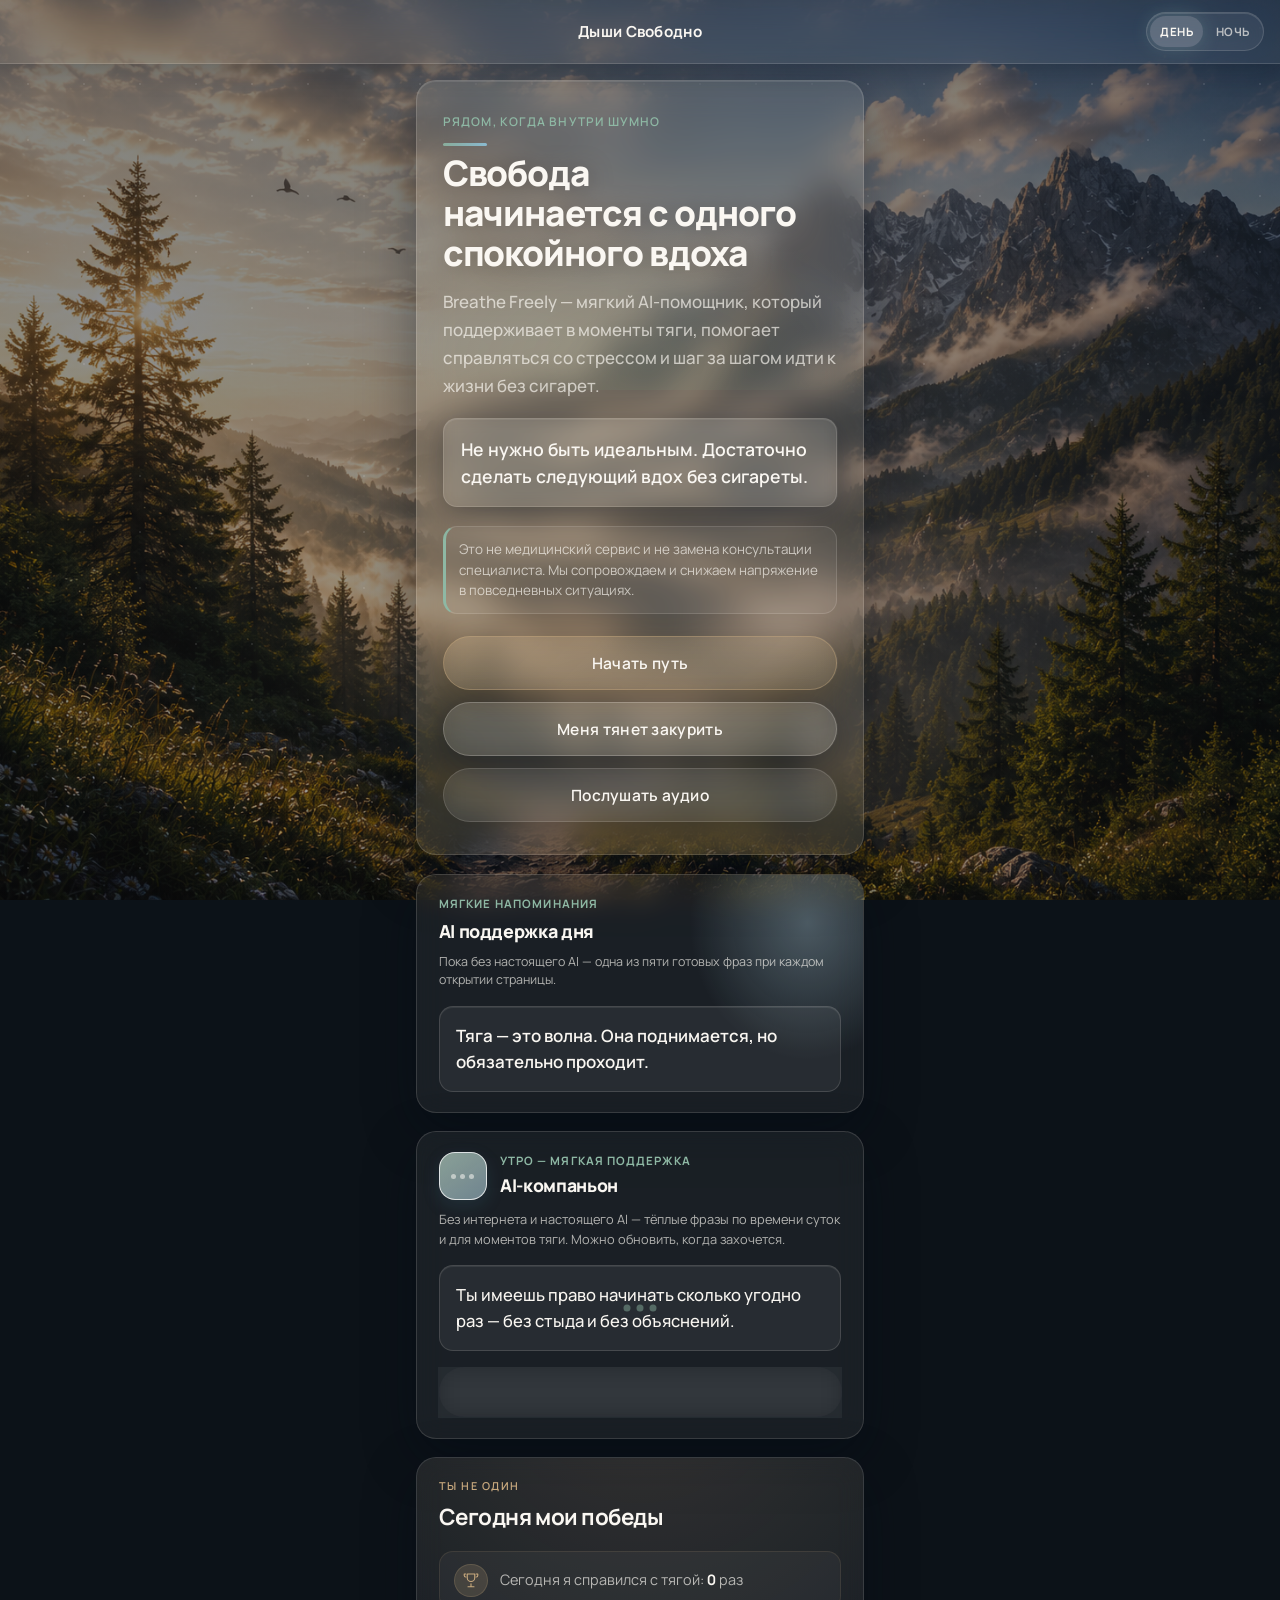
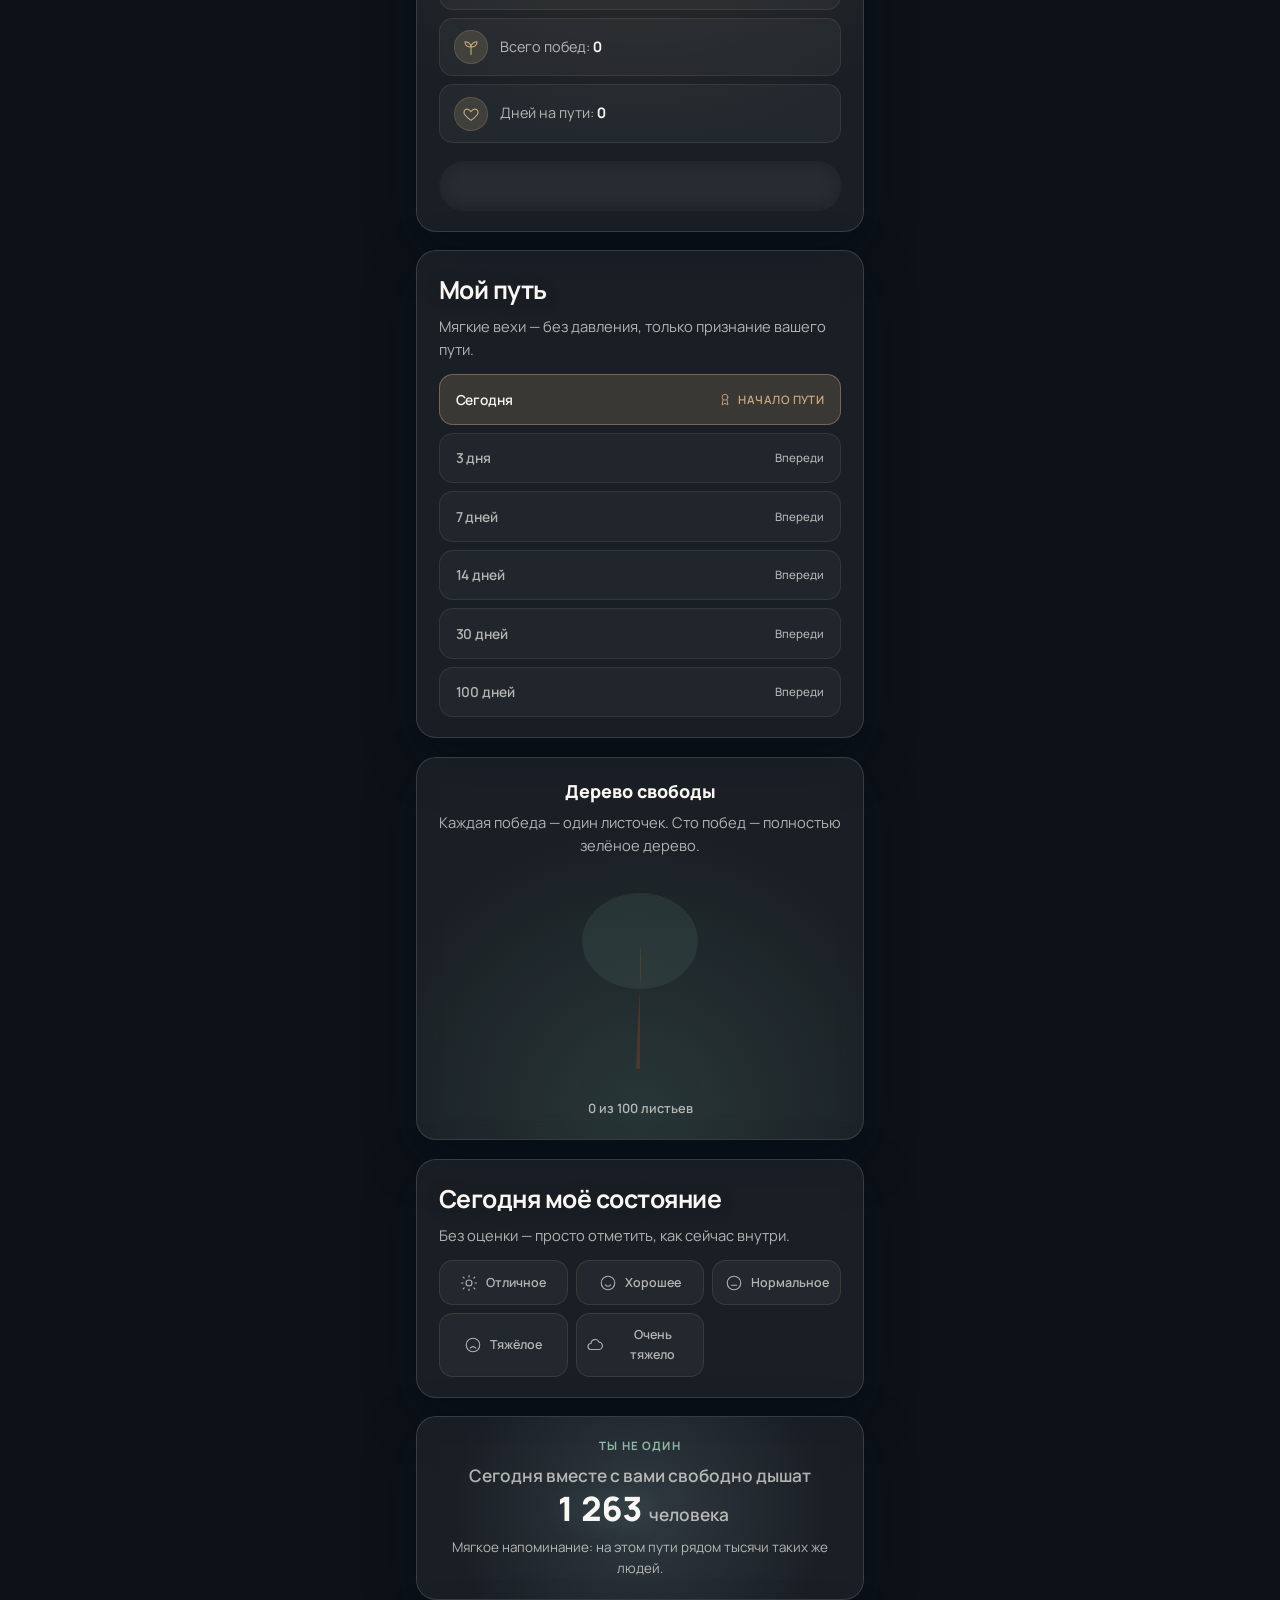
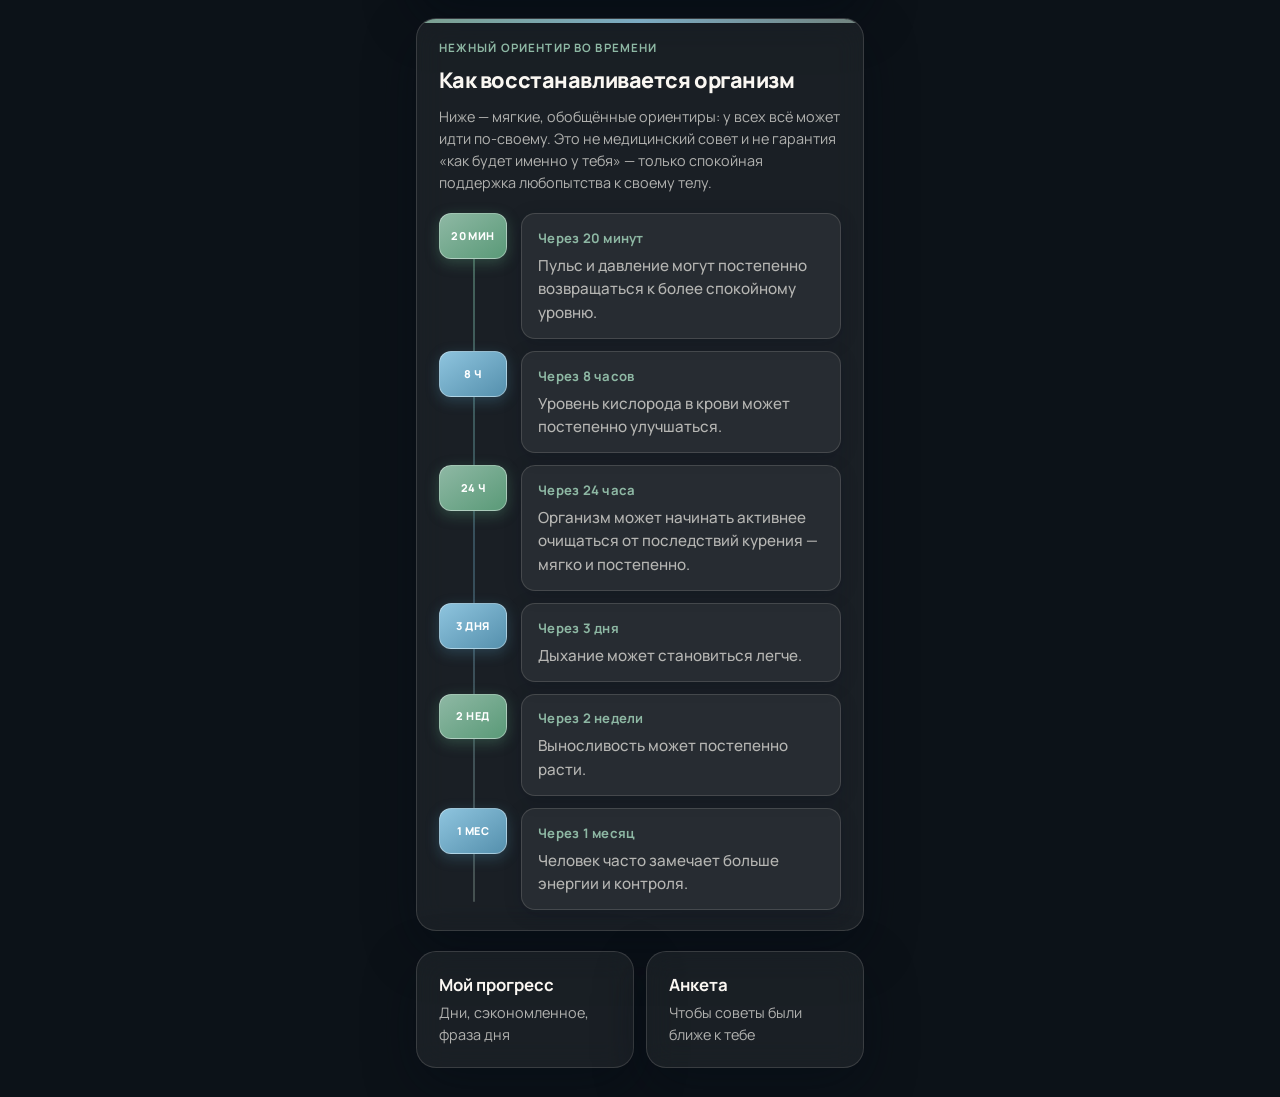
==== commit 6b4651ee: "исправление воспроизведения музыки" ====
--- a/index.html
+++ b/index.html
@@ -548,36 +548,37 @@
         <div class="meditation-hero__mist meditation-hero__mist--tab" id="audio-hero-mist-meditation" hidden aria-hidden="true"></div>
         <div class="audiosupport-hero__inner">
           <p class="audiosupport-hero__eyebrow" id="audio-hero-eyebrow">Пространство спокойствия</p>
+
+          <div class="audio-tabs audiosupport-hero__tabs" id="audio-tabs" role="tablist" aria-label="Разделы аудио">
+            <button
+              type="button"
+              class="audio-tabs__btn is-active"
+              id="audio-tab-btn-voices"
+              role="tab"
+              data-audio-tab="voices"
+              aria-selected="true"
+              aria-controls="audio-tab-voices"
+            >
+              <span class="icon icon--sm" data-icon="headphones" data-icon-size="18"></span>
+              <span>Аудиоподдержка</span>
+            </button>
+            <button
+              type="button"
+              class="audio-tabs__btn"
+              id="audio-tab-btn-meditation"
+              role="tab"
+              data-audio-tab="meditation"
+              aria-selected="false"
+              aria-controls="audio-tab-meditation"
+            >
+              <span class="icon icon--sm" data-icon="leaf" data-icon-size="18"></span>
+              <span>Музыка для медитации и расслабления</span>
+            </button>
+          </div>
+
           <h2 class="h2 audiosupport-hero__title" id="audio-hero-title">Аудиоподдержка</h2>
           <p class="audiosupport-hero__lead" id="audio-hero-lead">Выберите голос, который поможет вам пройти этот момент спокойно.</p>
         </div>
-      </div>
-
-      <div class="audio-tabs" id="audio-tabs" role="tablist" aria-label="Разделы аудио">
-        <button
-          type="button"
-          class="audio-tabs__btn is-active"
-          id="audio-tab-btn-voices"
-          role="tab"
-          data-audio-tab="voices"
-          aria-selected="true"
-          aria-controls="audio-tab-voices"
-        >
-          <span class="icon icon--sm" data-icon="headphones" data-icon-size="18"></span>
-          <span>Голоса поддержки</span>
-        </button>
-        <button
-          type="button"
-          class="audio-tabs__btn"
-          id="audio-tab-btn-meditation"
-          role="tab"
-          data-audio-tab="meditation"
-          aria-selected="false"
-          aria-controls="audio-tab-meditation"
-        >
-          <span class="icon icon--sm" data-icon="leaf" data-icon-size="18"></span>
-          <span>Музыка для медитации</span>
-        </button>
       </div>
 
       <div class="audio-tab-panel" id="audio-tab-voices" role="tabpanel" aria-labelledby="audio-tab-btn-voices">
@@ -627,12 +628,6 @@
       </div>
 
       <div class="audio-tab-panel" id="audio-tab-meditation" role="tabpanel" aria-labelledby="audio-tab-btn-meditation" hidden>
-        <div class="card meditation-tab-intro">
-          <p class="meditation-tab-intro__eyebrow">Пространство тишины</p>
-          <p class="meditation-tab-intro__text muted">
-            Атмосферные композиции из коллекции «Медитация Расслабление» — выберите звук, который поддержит вас прямо сейчас.
-          </p>
-        </div>
         <div class="meditation-tracks" id="meditation-tracks" aria-live="polite"></div>
       </div>
     </section>
--- a/css/styles.css
+++ b/css/styles.css
@@ -2406,13 +2406,25 @@
   gap: 0.45rem;
   padding: 0.35rem;
   border-radius: var(--radius);
-  background: rgba(255, 255, 255, 0.06);
+  background: rgba(250, 247, 242, 0.05);
   border: 1px solid var(--glass-border);
   backdrop-filter: blur(16px);
   -webkit-backdrop-filter: blur(16px);
   box-shadow:
-    inset 0 1px 0 rgba(255, 255, 255, 0.08),
+    inset 0 1px 0 rgba(250, 247, 242, 0.06),
     0 10px 32px rgba(0, 12, 28, 0.22);
+}
+
+.audiosupport-hero__tabs {
+  margin: 0 0 1rem;
+  position: relative;
+  z-index: 1;
+}
+
+.audiosupport-hero__tabs .audio-tabs__btn {
+  font-size: clamp(0.62rem, 2.4vw, 0.74rem);
+  line-height: 1.3;
+  padding: 0.72rem 0.45rem;
 }
 
 .audio-tabs__btn {
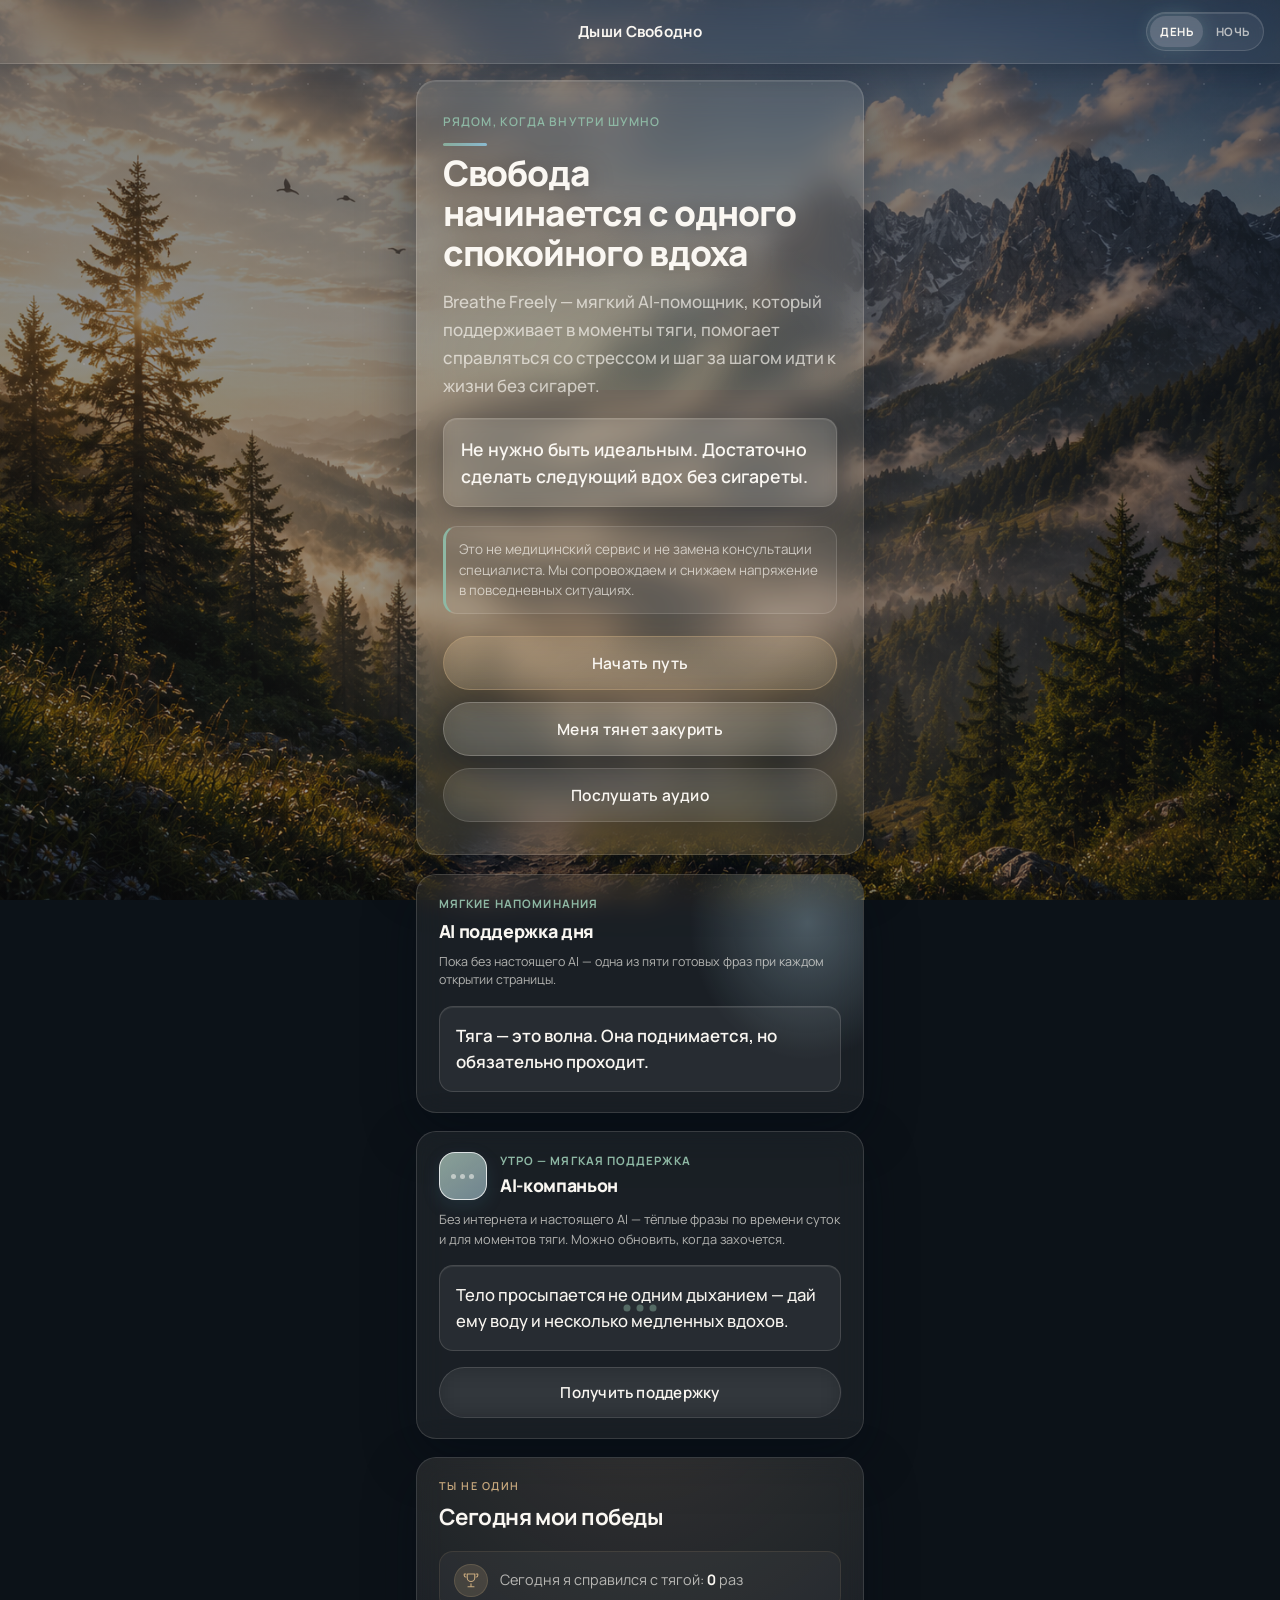
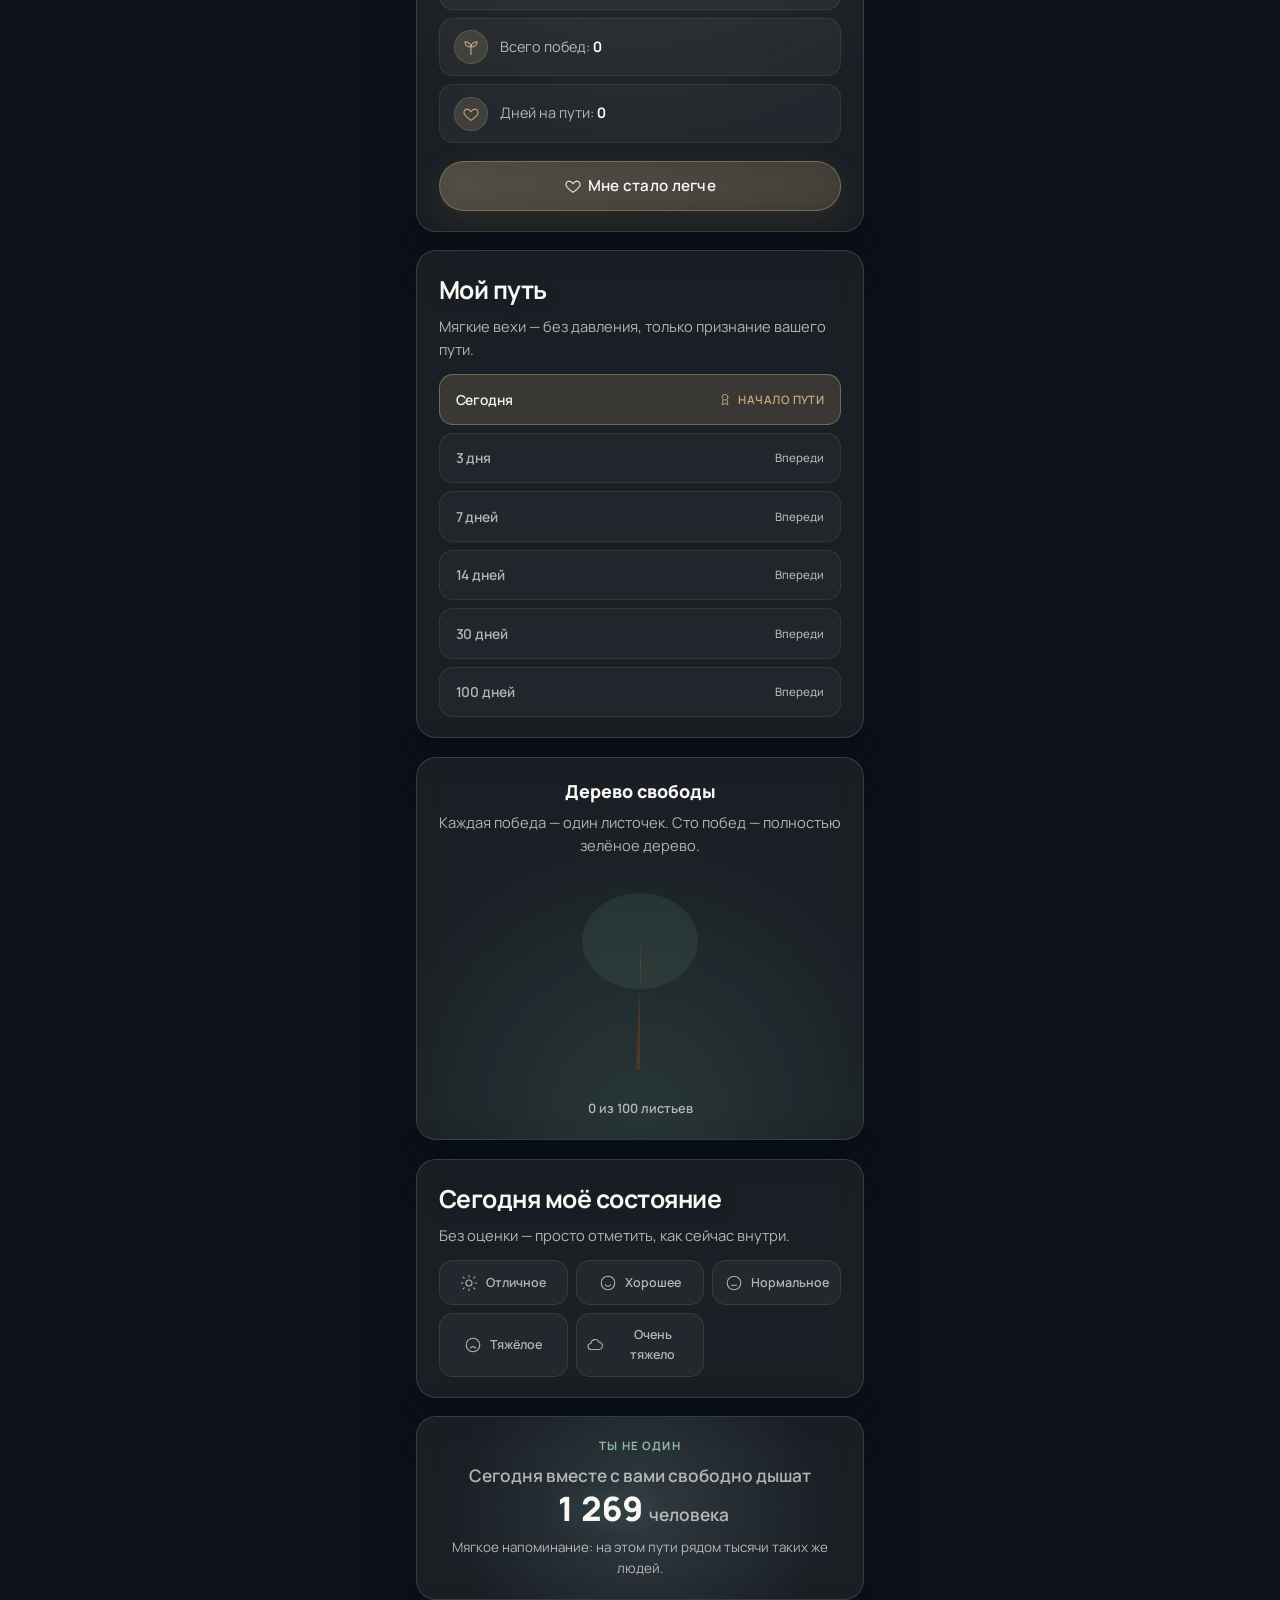
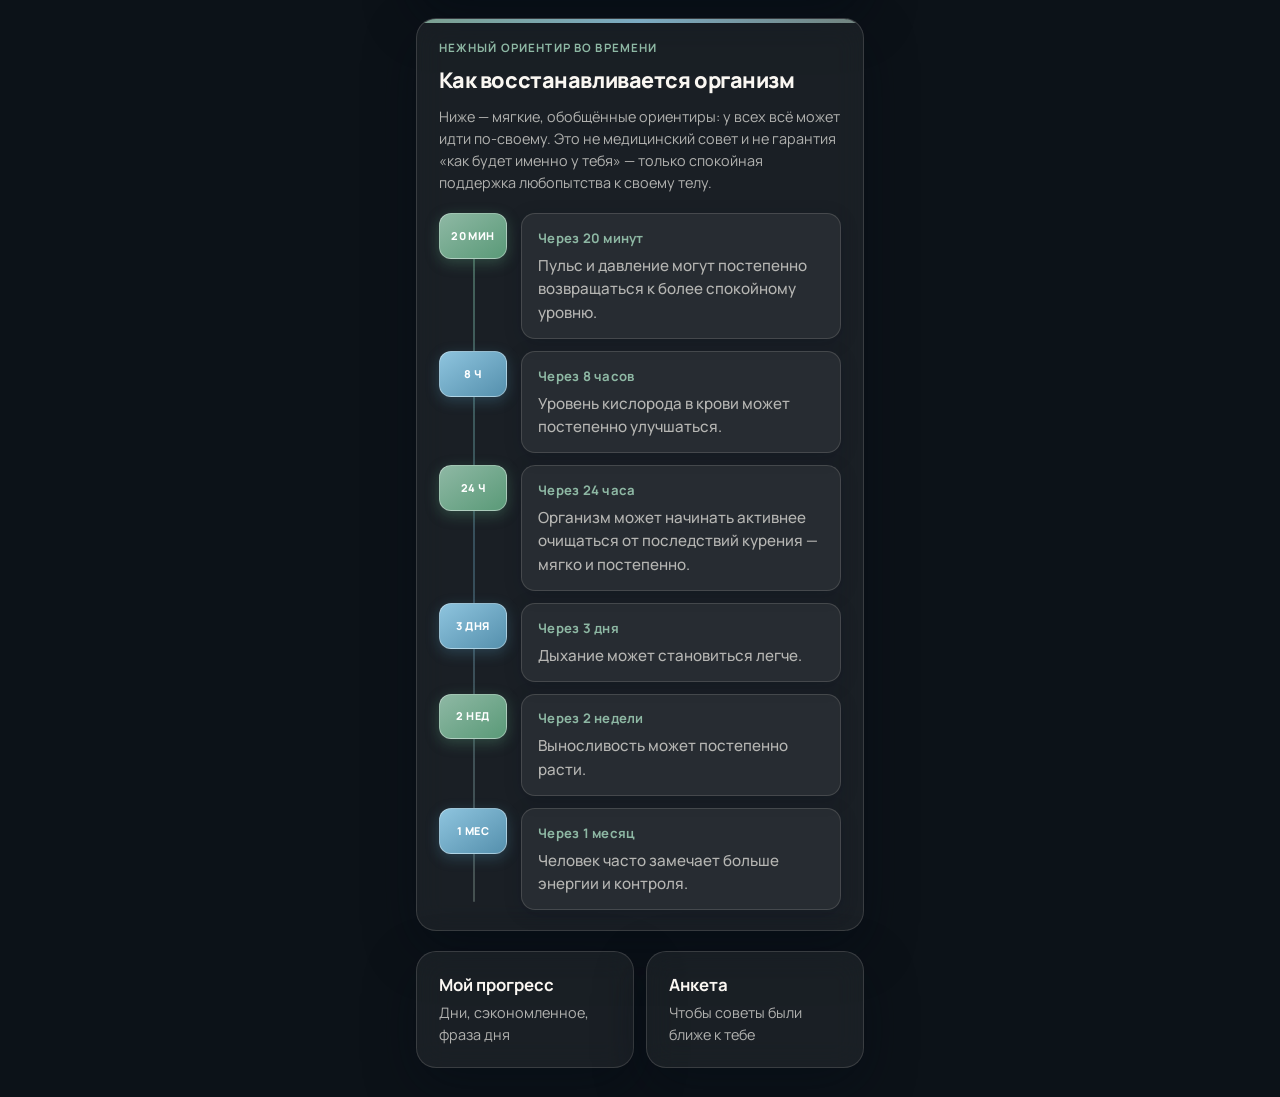
==== commit 9be1c4d5: "изменила кнопки" ====
--- a/index.html
+++ b/index.html
@@ -581,7 +581,7 @@
         </div>
       </div>
 
-      <div class="audio-tab-panel" id="audio-tab-voices" role="tabpanel" aria-labelledby="audio-tab-btn-voices">
+      <div class="audio-tab-panel audio-tab-panel--active" id="audio-tab-voices" role="tabpanel" aria-labelledby="audio-tab-btn-voices">
       <div class="audiosupport-voices" id="audiosupport-voices" role="group" aria-label="Выбор голоса">
         <article class="card voice-card" data-voice="female">
           <div class="voice-card__glow" aria-hidden="true"></div>
--- a/css/styles.css
+++ b/css/styles.css
@@ -2492,6 +2492,10 @@
   gap: 0.85rem;
 }
 
+.audio-tab-panel[hidden] {
+  display: none !important;
+}
+
 .meditation-tab-intro {
   padding-top: 0.15rem;
 }
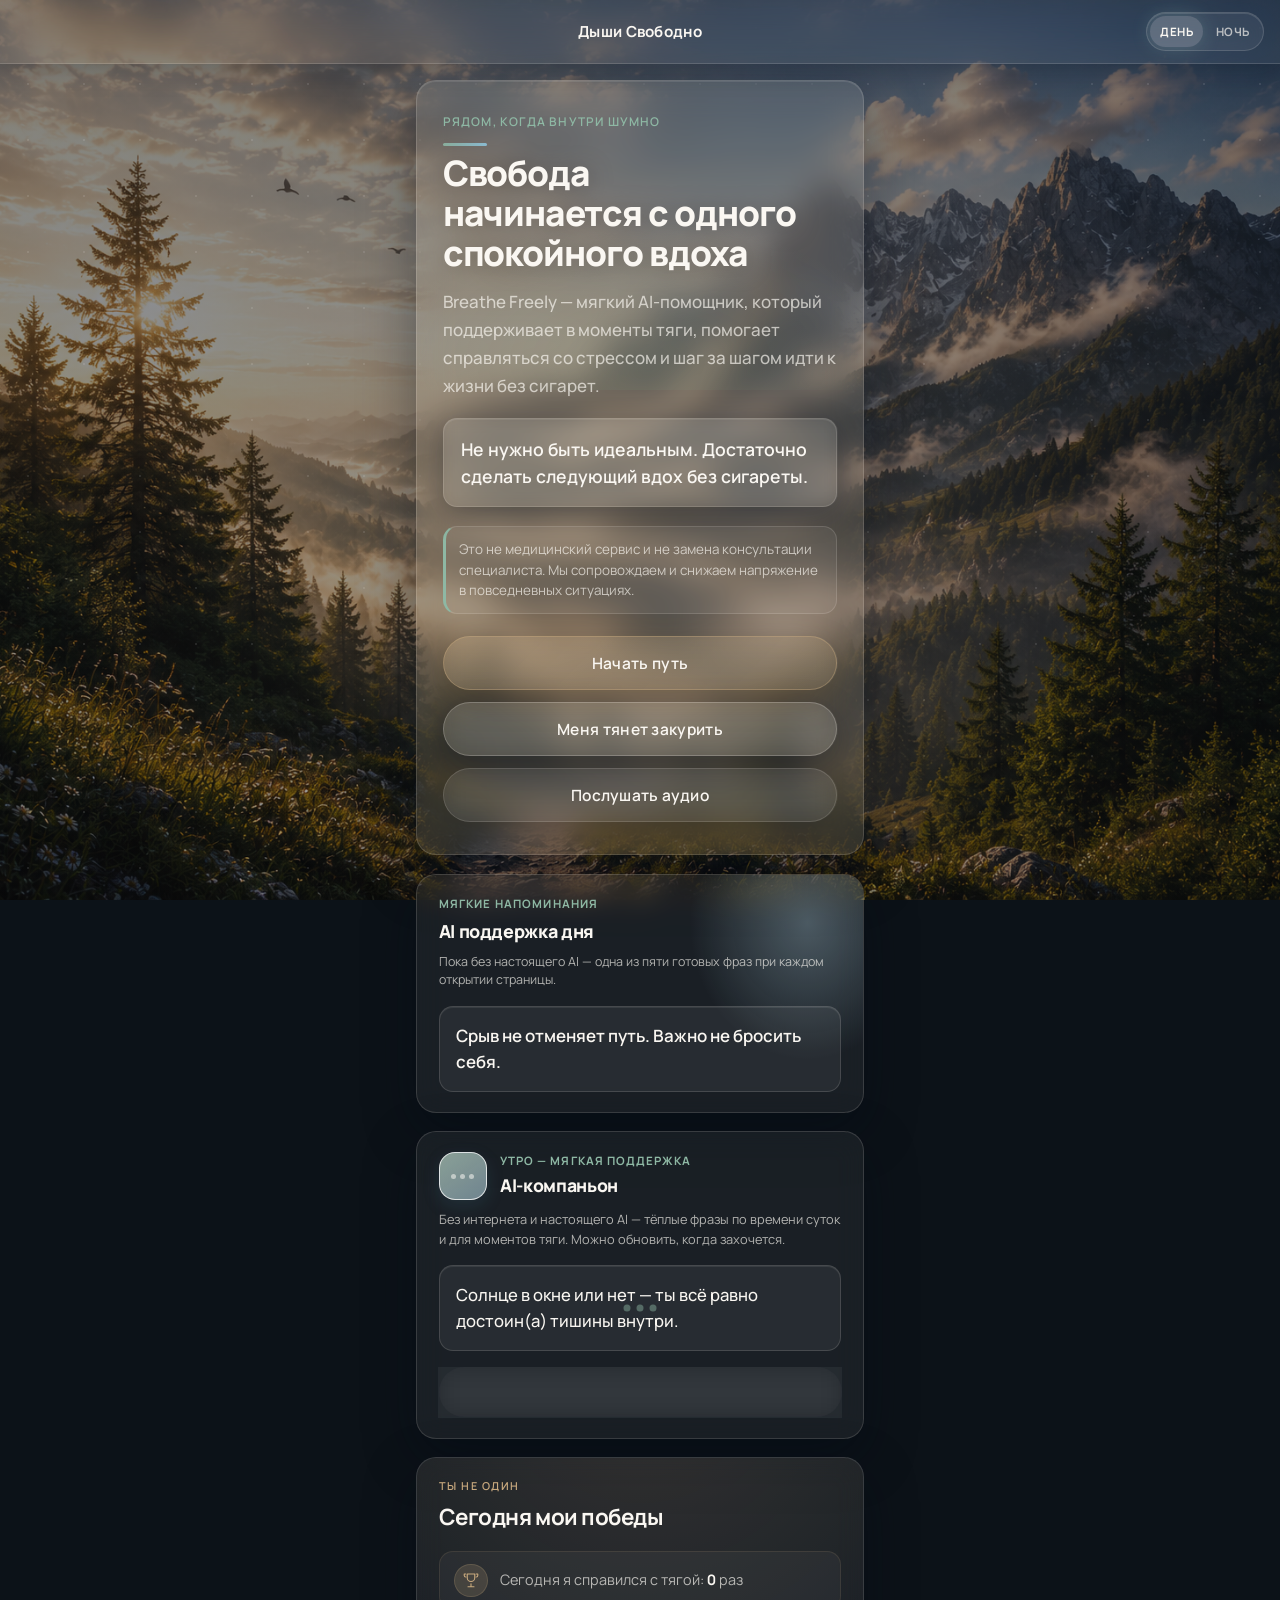
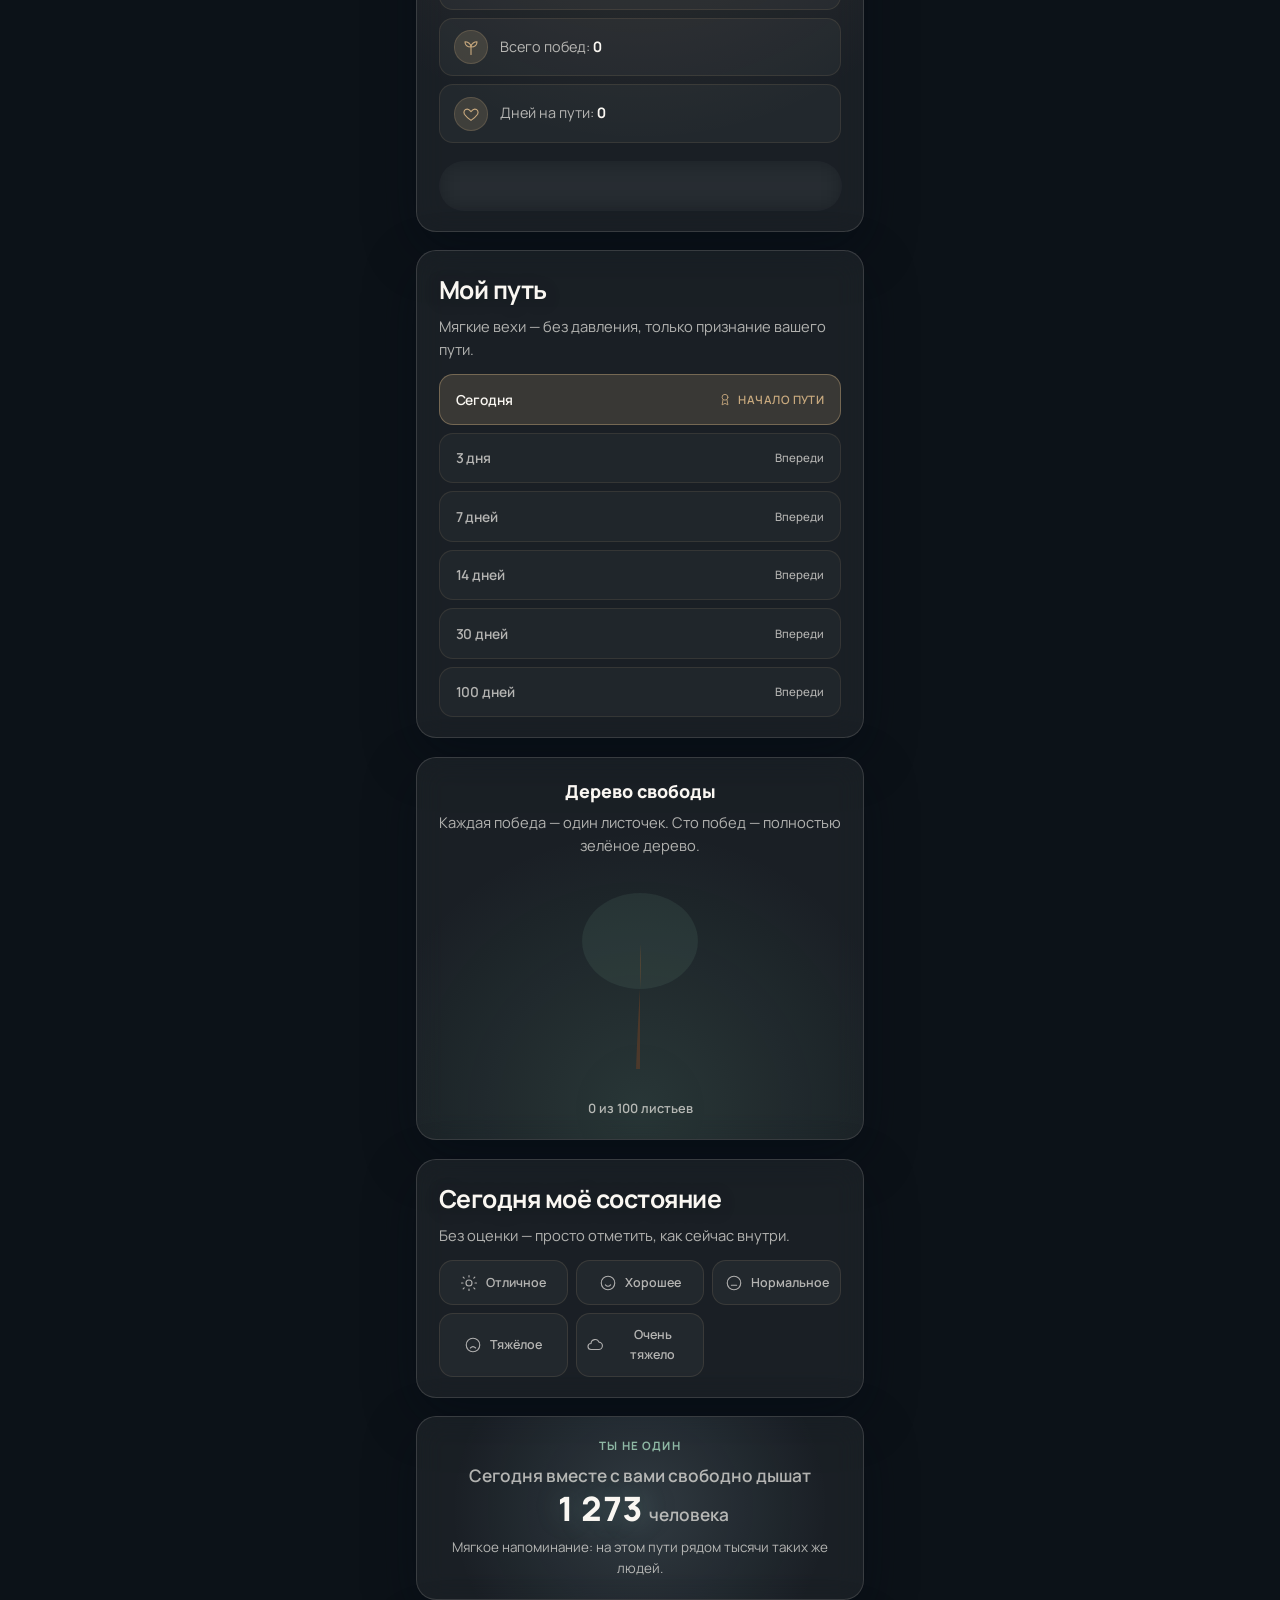
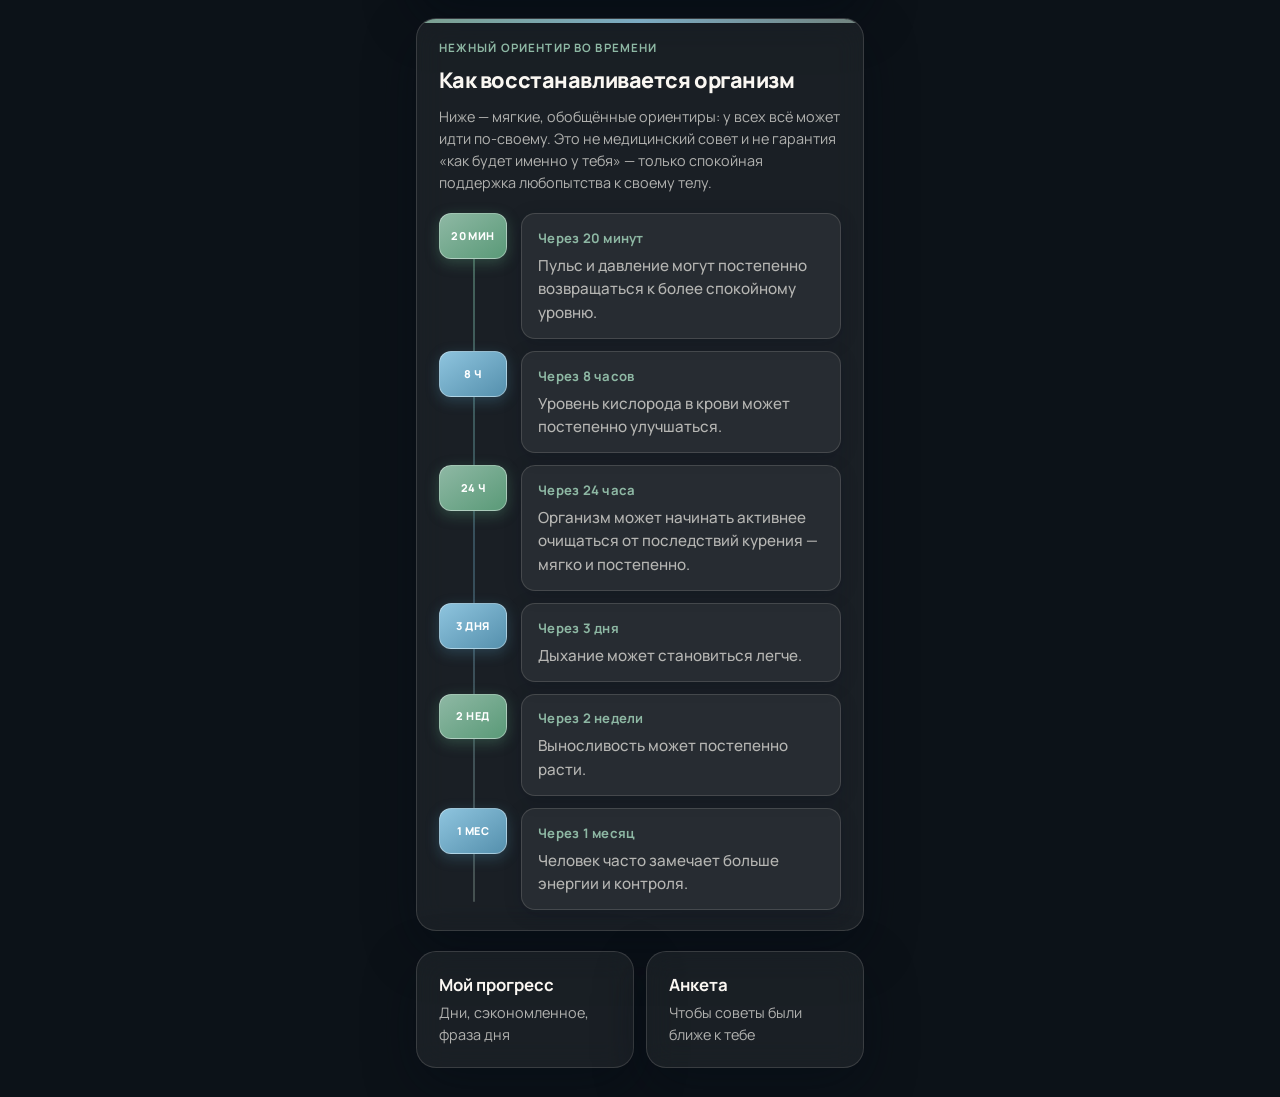
==== commit 5996a89b: "добавилось 7 треков" ====
--- a/index.html
+++ b/index.html
@@ -650,7 +650,7 @@
   <script src="js/icons.js"></script>
   <script src="js/wellness.js"></script>
   <script src="js/audio-support.js"></script>
-  <script src="js/meditation-music.js"></script>
+  <script src="js/meditation-music.js?v=14"></script>
   <script src="js/audio-tabs.js"></script>
   <script src="js/app.js"></script>
 </body>
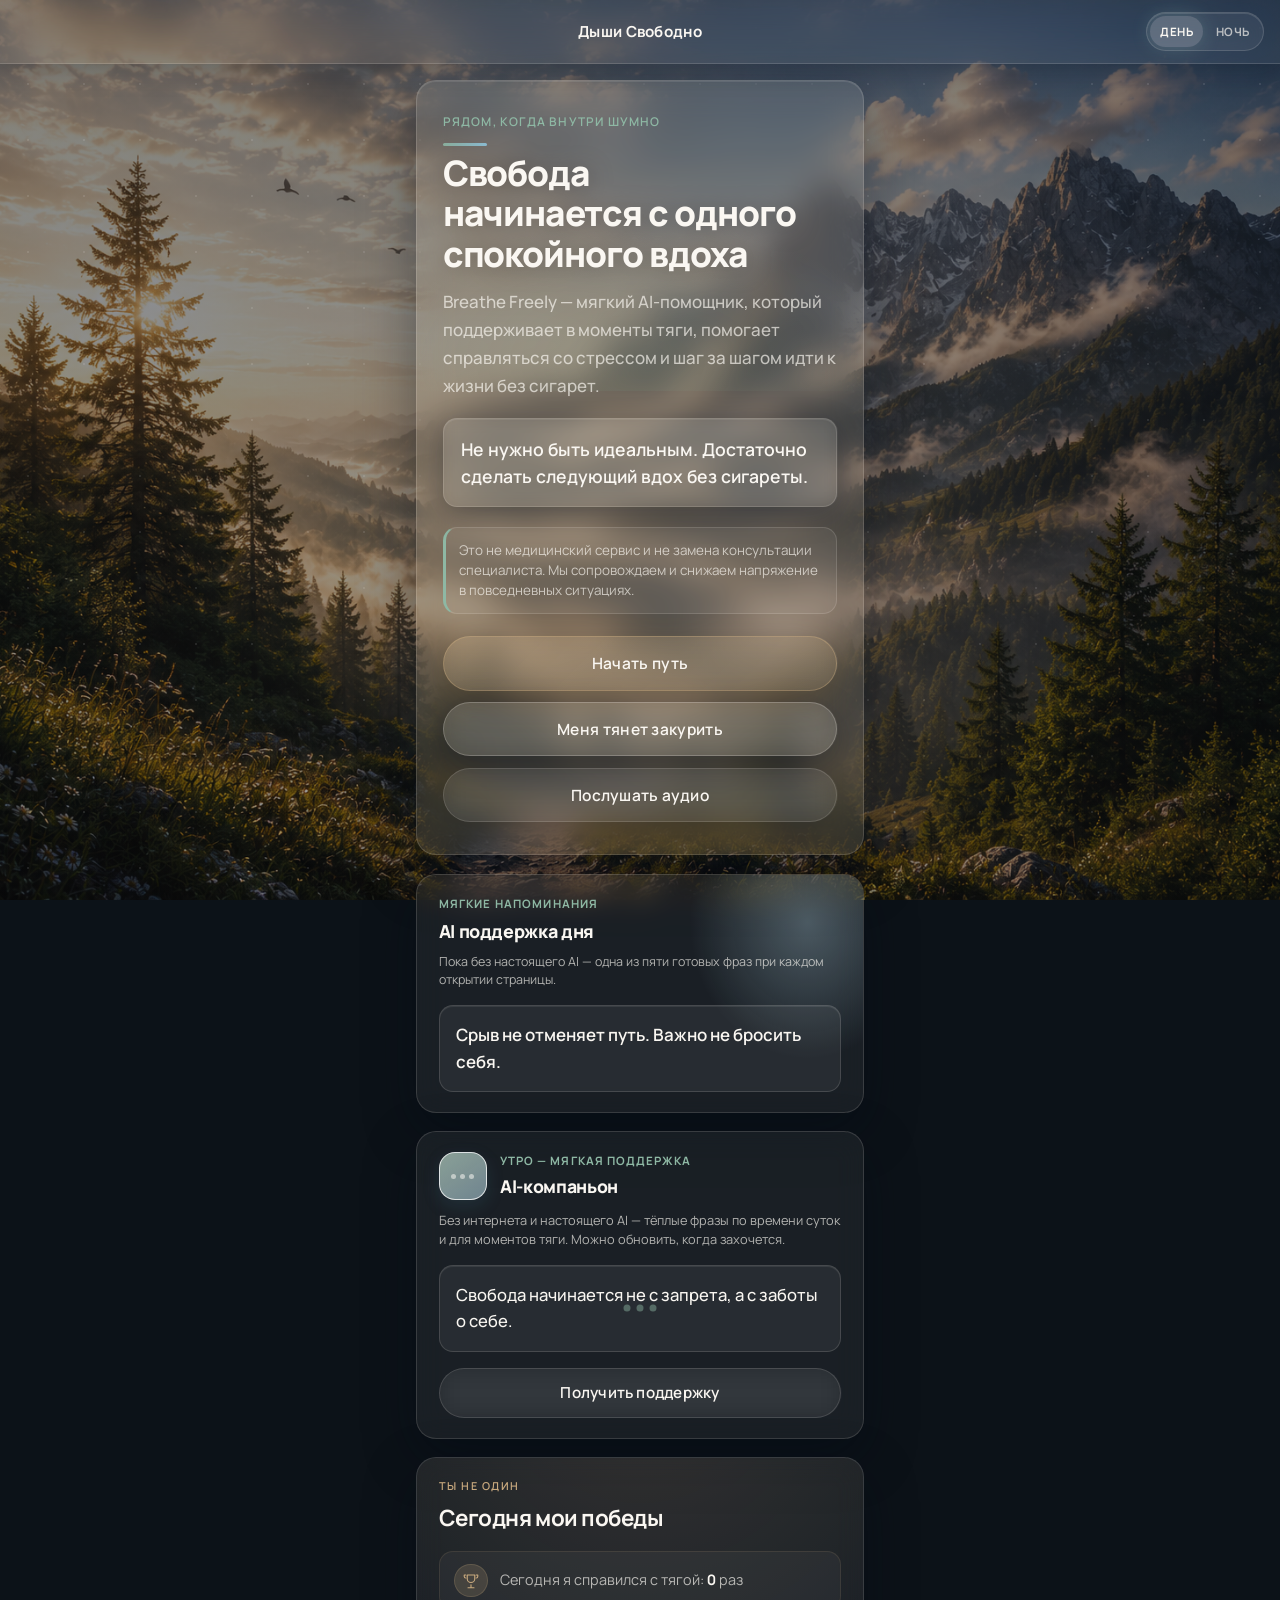
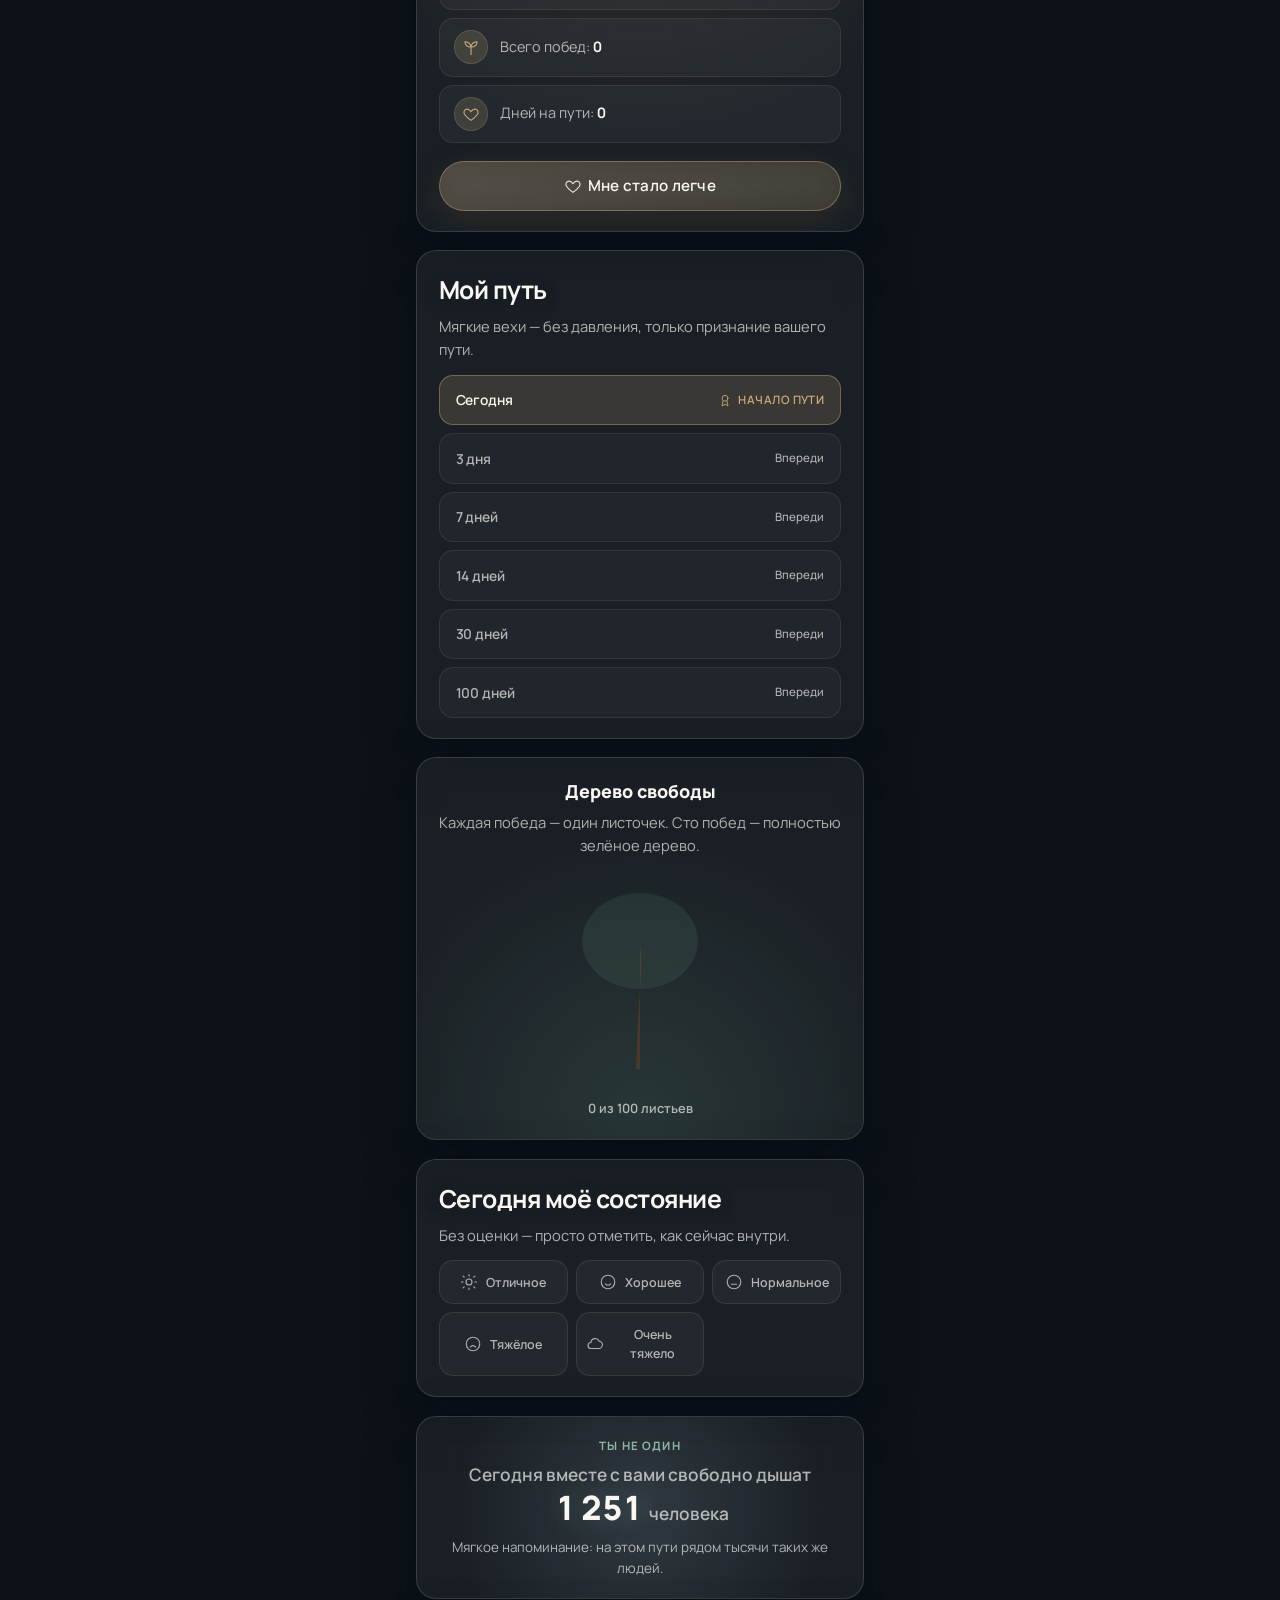
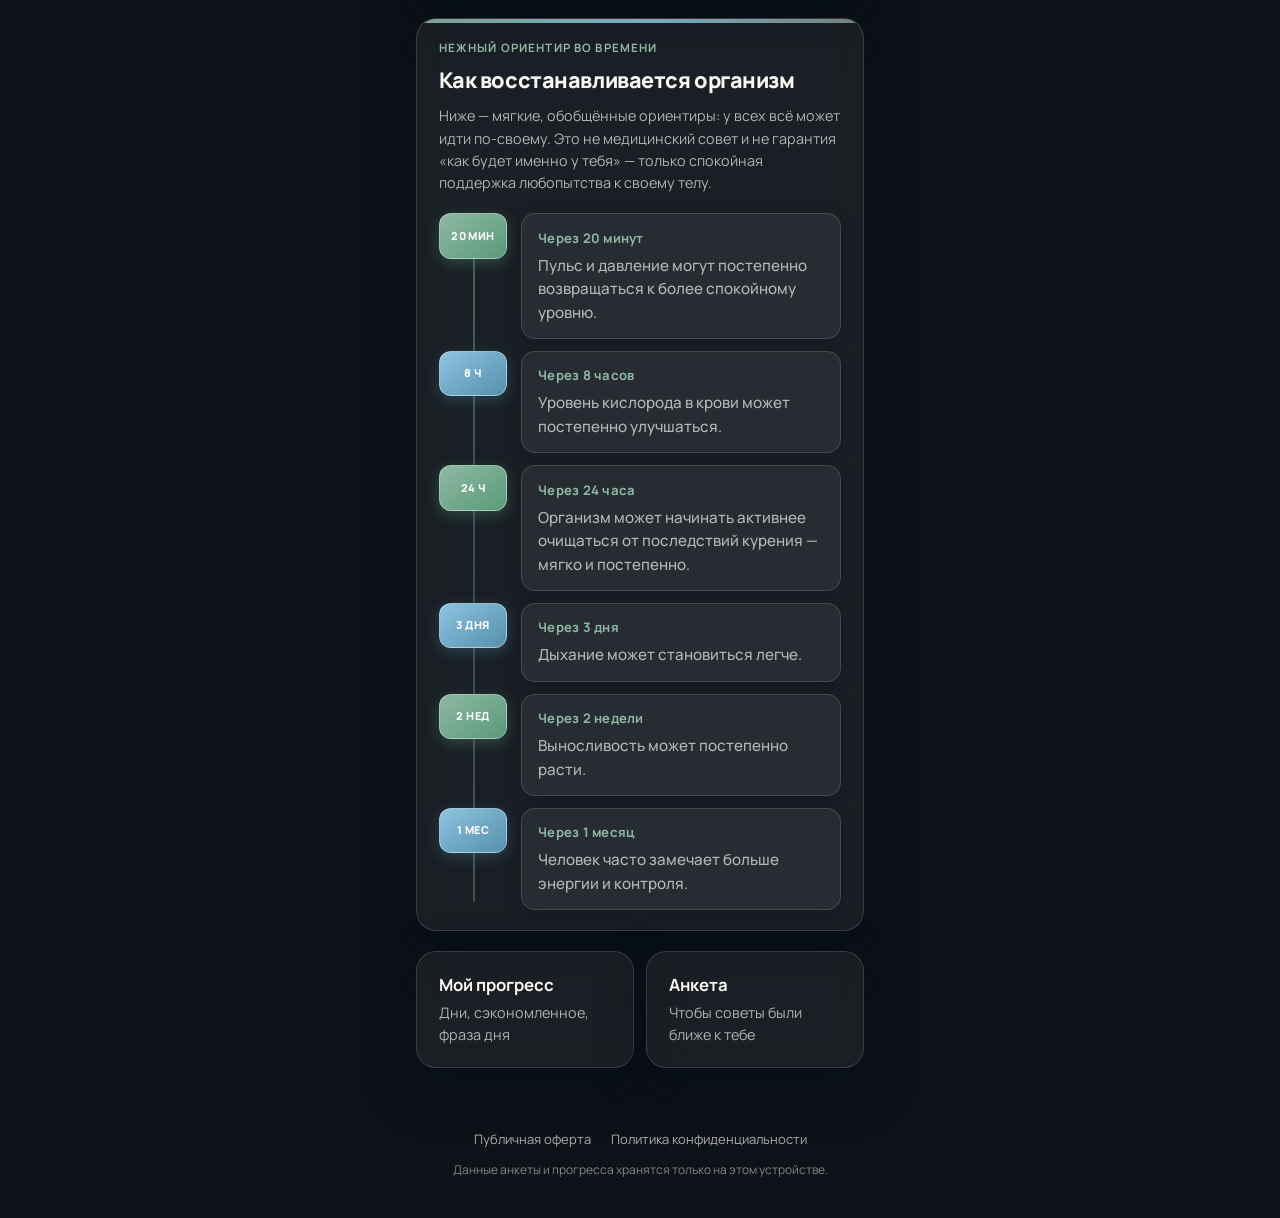
==== commit f524e8b7: "политика конфиденциальности и публичная оферта" ====
--- a/index.html
+++ b/index.html
@@ -279,13 +279,21 @@
           <span class="card--link__sub">Чтобы советы были ближе к тебе</span>
         </button>
       </div>
+
+      <footer class="site-footer" role="contentinfo">
+        <ul class="site-footer__links">
+          <li><a class="site-footer__link" href="offer.html">Публичная оферта</a></li>
+          <li><a class="site-footer__link" href="privacy.html">Политика конфиденциальности</a></li>
+        </ul>
+        <p class="site-footer__note">Данные анкеты и прогресса хранятся только на этом устройстве.</p>
+      </footer>
     </section>
 
     <!-- 2. Анкета -->
     <section class="screen" id="screen-survey" data-screen="survey" aria-label="Анкета" hidden>
       <div class="card">
         <h2 class="h2">Несколько вопросов — без оценки</h2>
-        <p class="muted">Ответы хранятся только на этом устройстве. Можно изменить в любой момент.</p>
+        <p class="muted">Ответы хранятся только на этом устройстве. Можно изменить в любой момент. Используя сервис, вы принимаете <a href="offer.html" class="site-footer__link">публичную оферту</a> и <a href="privacy.html" class="site-footer__link">политику конфиденциальности</a>.</p>
         <form id="form-survey" class="form">
           <label class="field">
             <span class="field__label">Сколько сигарет в день (в среднем)?</span>
--- a/css/styles.css
+++ b/css/styles.css
@@ -330,10 +330,9 @@
     border-color 0.35s ease,
     background-color 0.65s var(--ease-out-soft),
     color 0.55s var(--ease-out-soft);
-  will-change: transform;
-}
-
-@media (prefers-reduced-motion: no-preference) {
+}
+
+@media (prefers-reduced-motion: no-preference) and (hover: hover) and (pointer: fine) {
   .screen > .card {
     animation: cardAmbient 14s ease-in-out infinite;
   }
@@ -2331,7 +2330,7 @@
   }
 }
 
-@media (prefers-reduced-motion: no-preference) {
+@media (prefers-reduced-motion: no-preference) and (hover: hover) and (pointer: fine) {
   [data-theme="night"] .screen > .card {
     animation-name: cardAmbientNight;
   }
@@ -3781,3 +3780,326 @@
     animation: none;
   }
 }
+
+/* ——— Mobile / touch: performance & no sticky-hover ——— */
+@media (hover: none), (pointer: coarse) {
+  .card,
+  .btn,
+  .btn--primary,
+  .btn--accent,
+  .btn--outline,
+  .btn--soft,
+  .top-bar,
+  .audio-tabs,
+  .track-player,
+  .theme-switch {
+    backdrop-filter: none;
+    -webkit-backdrop-filter: none;
+  }
+
+  .card {
+    background: rgba(250, 247, 242, 0.09);
+  }
+
+  .screen > .card {
+    animation: none !important;
+  }
+
+  .wellness-particles,
+  .hero__atmosphere,
+  .ai-support__decor,
+  .companion__aura,
+  .audiosupport-hero__mist,
+  .meditation-hero__mist,
+  .wellness-victories__glow,
+  .wellness-evening__glow,
+  .wellness-tree__aura,
+  .wellness-community__glow,
+  .voice-card__glow,
+  .meditation-card__glow,
+  .track-player__ring {
+    animation: none !important;
+  }
+
+  .wellness-particles {
+    display: none;
+  }
+
+  .card:hover,
+  .card:active,
+  .card--link:hover,
+  .card--link:active,
+  .btn:hover,
+  .voice-card:hover,
+  .wellness-mood__chip:hover,
+  .audio-tabs__btn:hover,
+  .track-btn:hover:not(:disabled),
+  .sos-chip:hover,
+  .theme-switch__btn:hover {
+    transform: none !important;
+    filter: none !important;
+  }
+
+  .btn:active,
+  .audio-tabs__btn:active,
+  .wellness-mood__chip:active,
+  .track-btn:active:not(:disabled),
+  .sos-chip:active {
+    opacity: 0.86;
+    transform: none !important;
+  }
+
+  .reveal {
+    opacity: 1;
+    transform: none;
+    transition: none;
+  }
+
+  .btn,
+  .btn-ghost,
+  .audio-tabs__btn,
+  .wellness-mood__chip,
+  .voice-card__btn,
+  .track-btn,
+  .sos-chip,
+  .card--link,
+  .theme-switch__btn,
+  button {
+    touch-action: manipulation;
+    -webkit-tap-highlight-color: transparent;
+  }
+}
+
+/* ——— Legal / Privacy ——— */
+.legal-body .app-shell--legal {
+  min-height: 100dvh;
+}
+
+.main--legal {
+  padding-bottom: calc(1.5rem + var(--safe-bottom));
+}
+
+.legal-page {
+  max-width: 42rem;
+  margin: 0 auto;
+  padding: 1.5rem 1.25rem 2rem;
+}
+
+.legal-page__eyebrow {
+  margin: 0 0 0.35rem;
+  font-size: 0.75rem;
+  font-weight: 600;
+  letter-spacing: 0.08em;
+  text-transform: uppercase;
+  color: var(--amber);
+}
+
+.legal-page__title {
+  margin: 0 0 0.5rem;
+  font-size: clamp(1.5rem, 4vw, 1.85rem);
+  font-weight: 700;
+  line-height: 1.2;
+  color: var(--text);
+}
+
+.legal-page__meta {
+  margin: 0 0 1.5rem;
+  font-size: 0.875rem;
+}
+
+.legal-toc {
+  margin: 0 0 2rem;
+  padding: 1rem 1.1rem;
+  border-radius: var(--radius-sm);
+  background: var(--glass-bg);
+  border: 1px solid var(--glass-border);
+}
+
+.legal-toc__title {
+  margin: 0 0 0.65rem;
+  font-size: 0.8rem;
+  font-weight: 600;
+  text-transform: uppercase;
+  letter-spacing: 0.06em;
+  color: var(--amber);
+}
+
+.legal-toc__list {
+  margin: 0;
+  padding-left: 1.2rem;
+  font-size: 0.9rem;
+  line-height: 1.65;
+}
+
+.legal-toc__list a {
+  color: var(--text);
+  text-decoration: none;
+  border-bottom: 1px solid transparent;
+  transition: border-color 0.2s var(--ease-out-soft), color 0.2s var(--ease-out-soft);
+}
+
+.legal-toc__list a:hover {
+  color: var(--amber);
+  border-bottom-color: var(--amber-line);
+}
+
+.legal-section {
+  margin-bottom: 1.75rem;
+}
+
+.legal-section__title {
+  margin: 0 0 0.75rem;
+  font-size: 1.1rem;
+  font-weight: 600;
+  color: var(--text);
+}
+
+.legal-section p {
+  margin: 0 0 0.85rem;
+  font-size: 0.9375rem;
+  line-height: 1.65;
+  color: var(--text-muted);
+}
+
+.legal-section p:last-child {
+  margin-bottom: 0;
+}
+
+.legal-section a {
+  color: var(--amber);
+  text-decoration: underline;
+  text-underline-offset: 2px;
+}
+
+.legal-section strong {
+  color: var(--text);
+  font-weight: 600;
+}
+
+.legal-section code {
+  font-size: 0.85em;
+  padding: 0.1em 0.35em;
+  border-radius: 6px;
+  background: var(--amber-soft);
+  color: var(--text);
+}
+
+.legal-note {
+  padding: 0.85rem 1rem;
+  border-radius: var(--radius-sm);
+  border-left: 3px solid var(--amber);
+  background: var(--amber-soft);
+}
+
+.legal-list {
+  margin: 0 0 0.85rem;
+  padding-left: 1.25rem;
+  font-size: 0.9375rem;
+  line-height: 1.65;
+  color: var(--text-muted);
+}
+
+.legal-list li {
+  margin-bottom: 0.35rem;
+}
+
+.legal-list--ordered {
+  list-style: decimal;
+}
+
+.legal-table-wrap {
+  overflow-x: auto;
+  margin: 0 0 1rem;
+  border-radius: var(--radius-sm);
+  border: 1px solid var(--glass-border);
+}
+
+.legal-table {
+  width: 100%;
+  border-collapse: collapse;
+  font-size: 0.85rem;
+}
+
+.legal-table th,
+.legal-table td {
+  padding: 0.65rem 0.75rem;
+  text-align: left;
+  vertical-align: top;
+  border-bottom: 1px solid var(--glass-border);
+}
+
+.legal-table th {
+  font-weight: 600;
+  color: var(--text);
+  background: var(--glass-bg);
+}
+
+.legal-table td {
+  color: var(--text-muted);
+}
+
+.legal-table tr:last-child td {
+  border-bottom: none;
+}
+
+.legal-page__footer {
+  margin-top: 2rem;
+  padding-top: 1.5rem;
+  border-top: 1px solid var(--glass-border);
+}
+
+.legal-page__footer-links {
+  display: flex;
+  flex-wrap: wrap;
+  gap: 0.65rem;
+}
+
+.legal-page__updated {
+  margin-top: 1rem;
+  font-size: 0.85rem;
+}
+
+.site-footer {
+  margin-top: 1.5rem;
+  padding: 1rem 0 0.5rem;
+  text-align: center;
+}
+
+.site-footer__links {
+  display: flex;
+  flex-wrap: wrap;
+  justify-content: center;
+  gap: 0.5rem 1.25rem;
+  margin: 0;
+  padding: 0;
+  list-style: none;
+}
+
+.site-footer__link {
+  font-size: 0.8125rem;
+  color: var(--text-muted);
+  text-decoration: none;
+  border-bottom: 1px solid transparent;
+  transition: color 0.2s var(--ease-out-soft), border-color 0.2s var(--ease-out-soft);
+}
+
+.site-footer__link:hover {
+  color: var(--amber);
+  border-bottom-color: var(--amber-line);
+}
+
+.site-footer__note {
+  margin: 0.65rem 0 0;
+  font-size: 0.75rem;
+  color: var(--text-muted);
+  opacity: 0.75;
+}
+
+.top-bar__back {
+  text-decoration: none;
+}
+
+[data-theme="night"] .legal-toc,
+[data-theme="night"] .legal-note {
+  background: rgba(200, 169, 126, 0.08);
+}
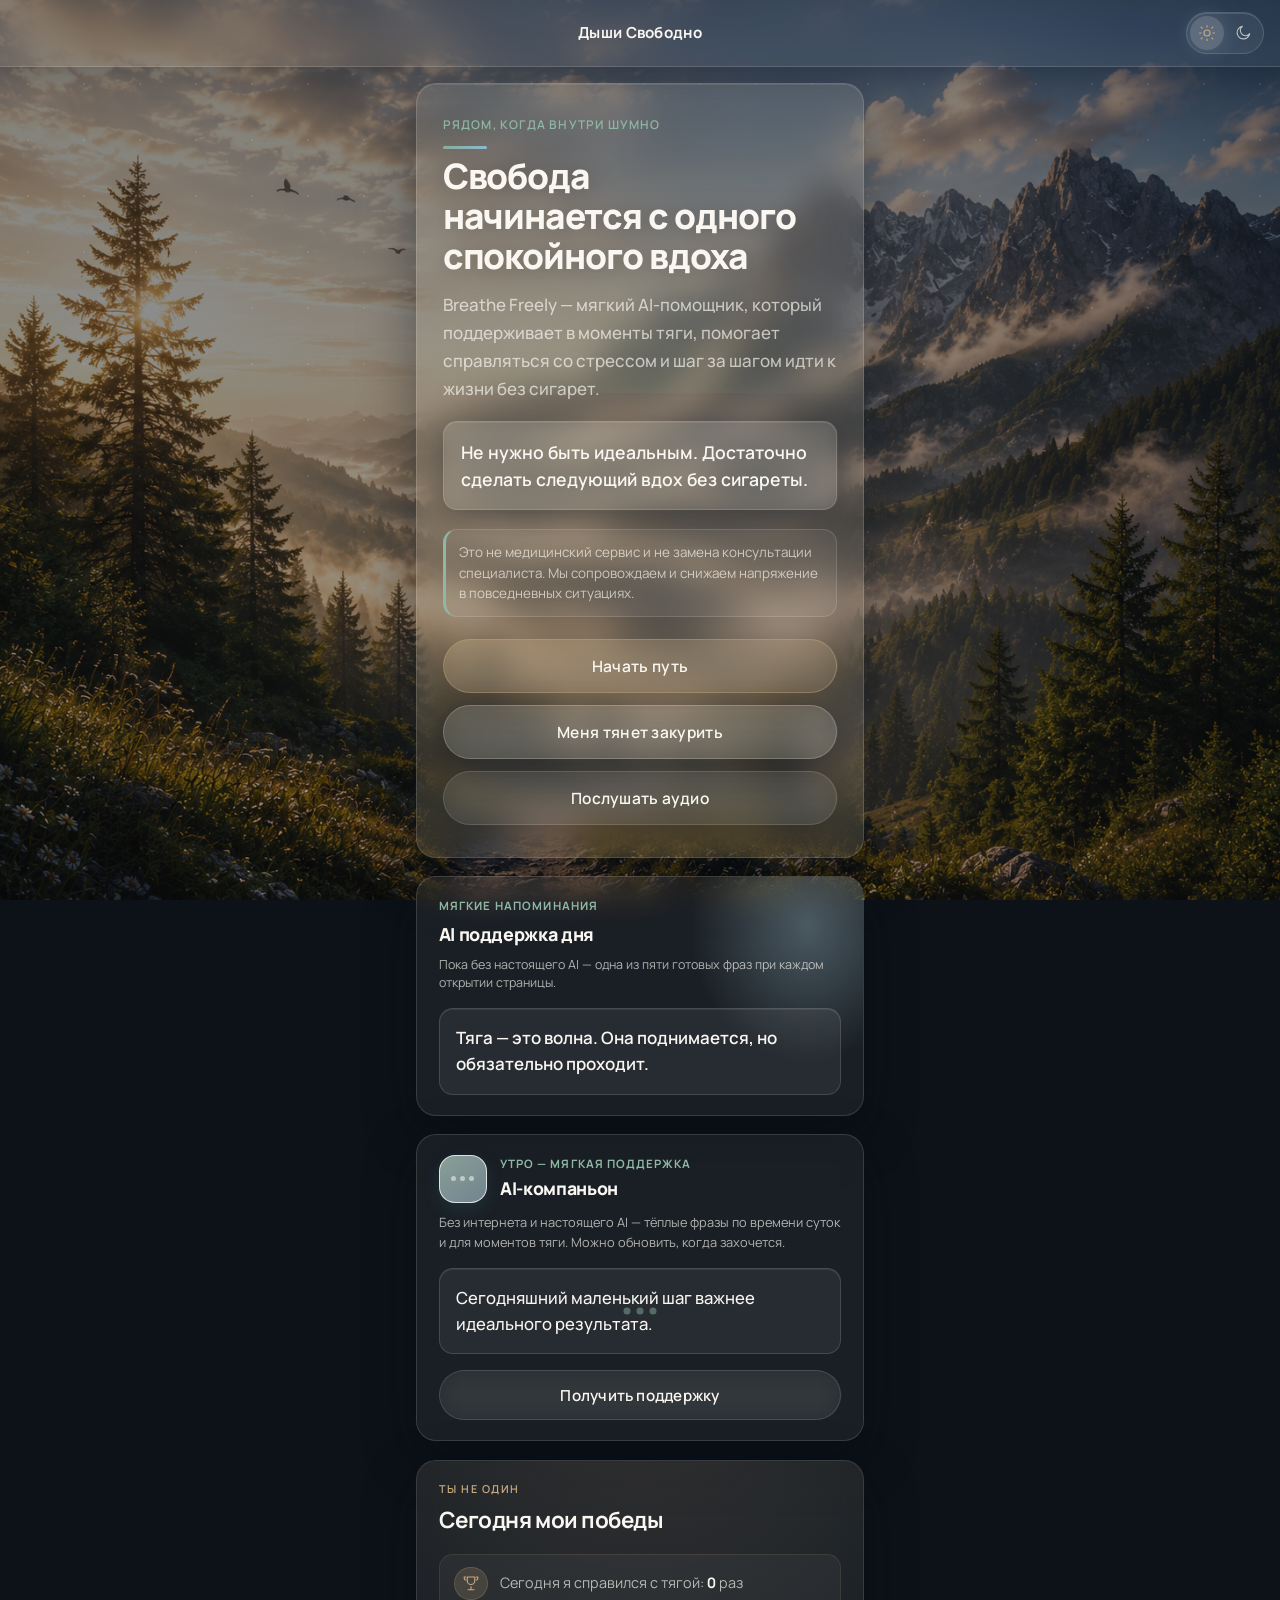
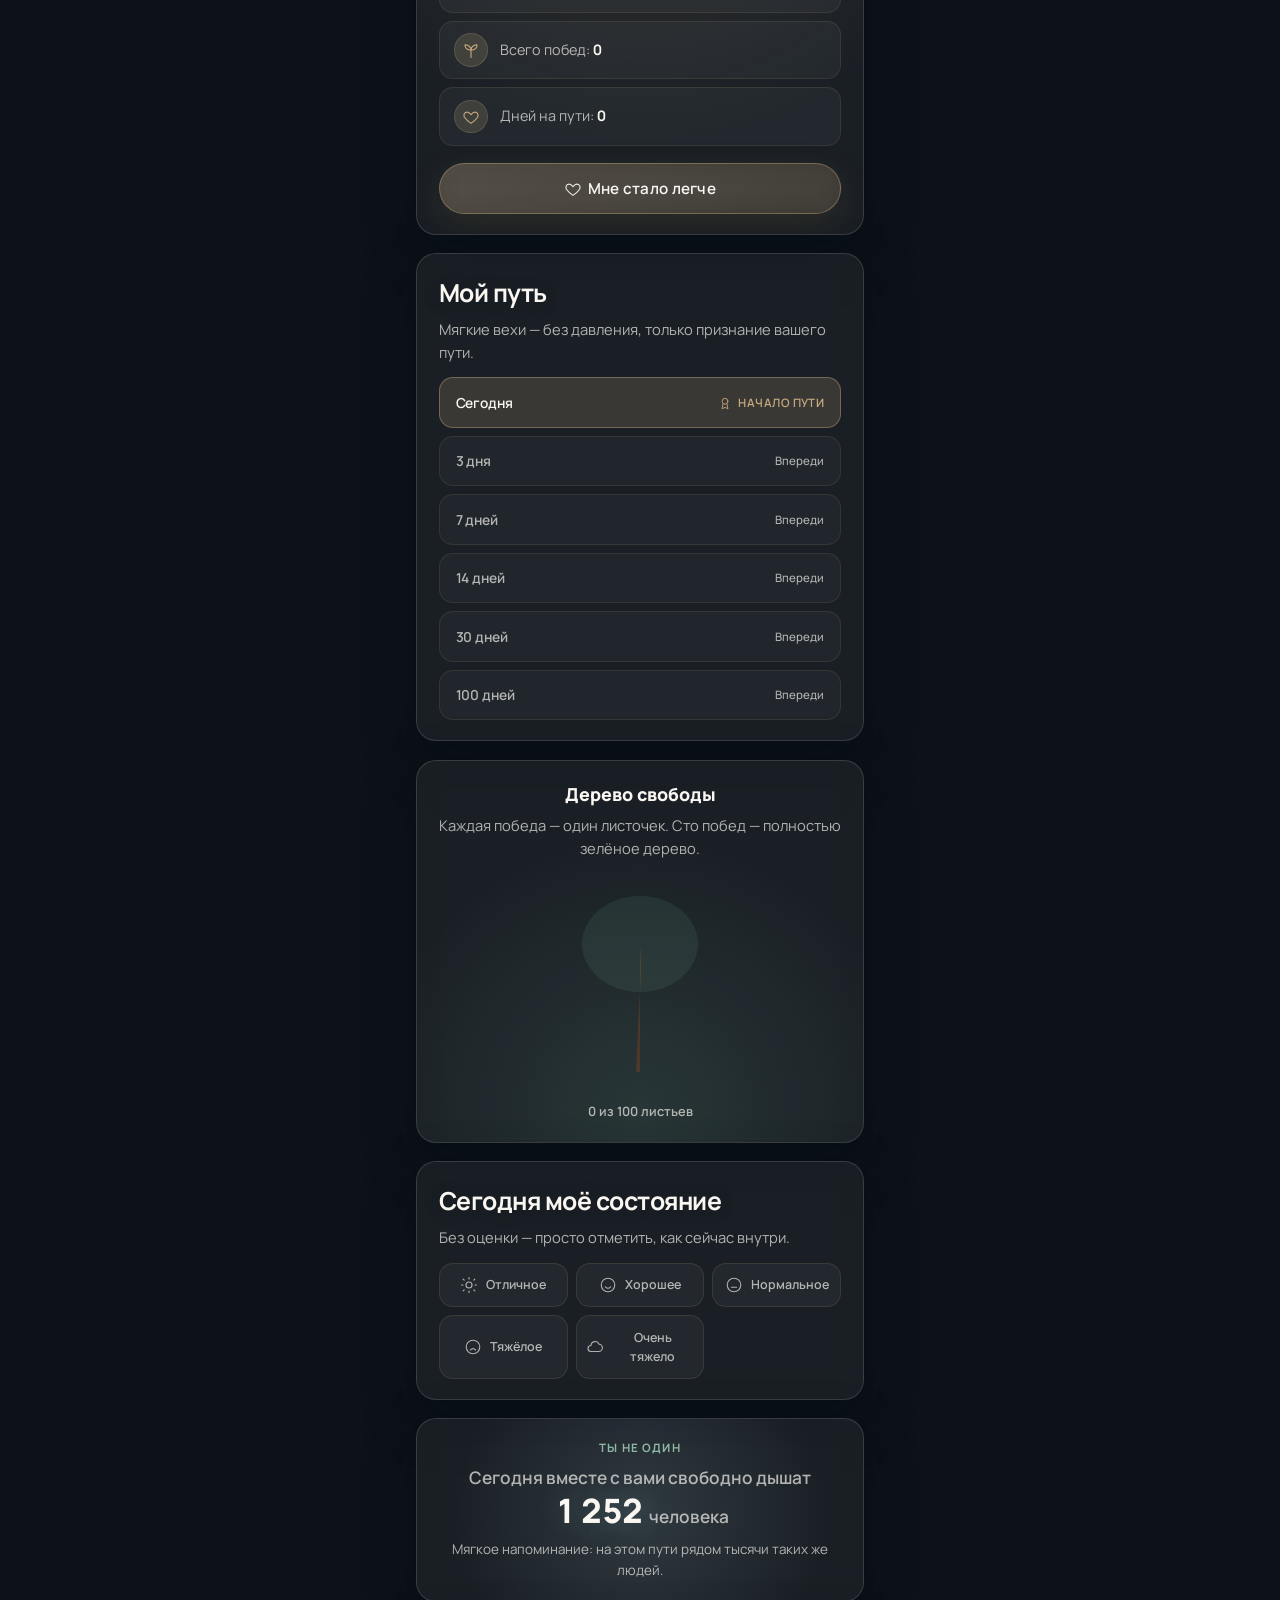
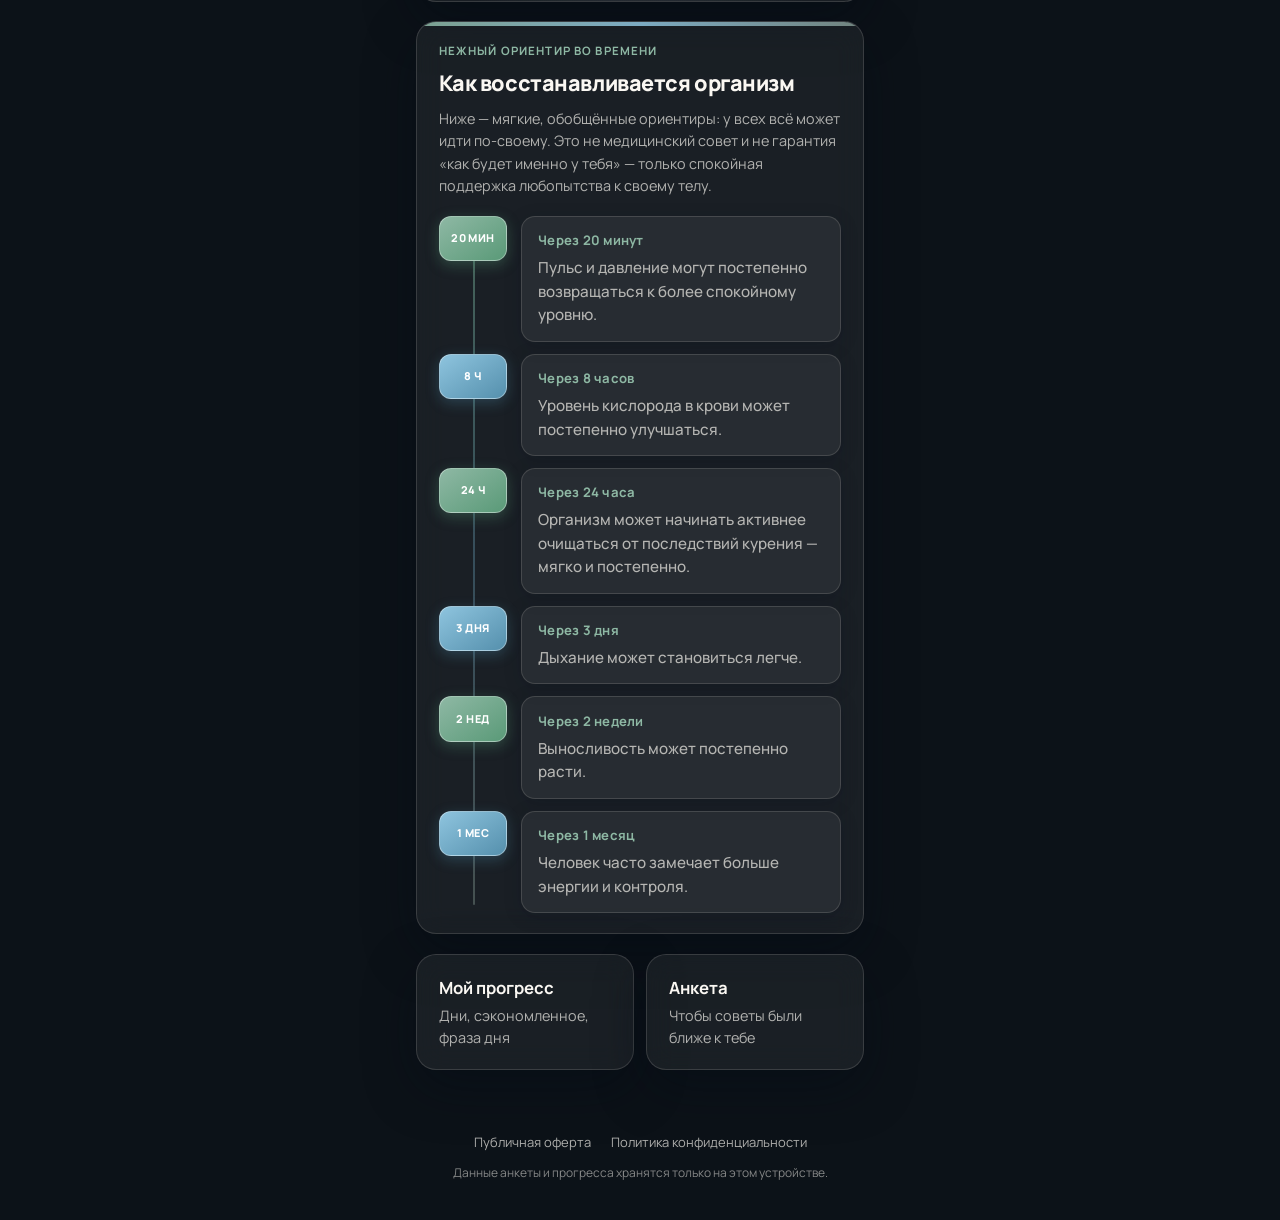
==== commit 2981a43a: "добавила блок Сколько денег сэкономлено" ====
--- a/index.html
+++ b/index.html
@@ -43,11 +43,11 @@
     <span class="top-bar__logo">Дыши Свободно</span>
     <div class="top-bar__end">
       <div class="theme-switch" role="group" aria-label="Тема оформления: светлый режим или Night Calm">
-        <button type="button" class="theme-switch__btn is-active" id="btn-theme-light" data-theme-pick="light" aria-pressed="true" title="Светлый режим">
-          День
+        <button type="button" class="theme-switch__btn is-active" id="btn-theme-light" data-theme-pick="light" aria-pressed="true" aria-label="Светлый режим" title="Светлый режим">
+          <span class="icon icon--sm theme-switch__icon" data-icon="sun" data-icon-size="18"></span>
         </button>
-        <button type="button" class="theme-switch__btn" id="btn-theme-night" data-theme-pick="night" aria-pressed="false" title="Night Calm Mode">
-          Ночь
+        <button type="button" class="theme-switch__btn" id="btn-theme-night" data-theme-pick="night" aria-pressed="false" aria-label="Night Calm Mode" title="Night Calm Mode">
+          <span class="icon icon--sm theme-switch__icon" data-icon="moon" data-icon-size="18"></span>
         </button>
       </div>
     </div>
@@ -412,38 +412,58 @@
           </div>
         </div>
       </div>
-      <div class="card savings-hero" id="savings-card" hidden>
-        <div class="savings-hero__bg" aria-hidden="true"></div>
-        <div class="savings-hero__content">
-          <span class="savings-hero__badge" aria-hidden="true"><span class="icon icon--md" data-icon="star" data-icon-size="22"></span></span>
-          <p class="savings-hero__eyebrow">Твоя забота о бюджете</p>
-          <h3 class="savings-hero__title">Ты уже сохранил</h3>
-          <p class="savings-hero__sum" id="savings-total">0 ₽</p>
-          <p class="savings-hero__lead">
-            Примерная сумма с даты старта — без обещаний и «точных» медицинских цифр, только честный ориентир по анкете.
-          </p>
-          <p class="savings-hero__motivation" id="savings-motivation"></p>
-          <div class="savings-periods" role="list">
-            <div class="savings-period" role="listitem">
-              <span class="savings-period__label">За день</span>
-              <span class="savings-period__value" id="savings-day">0 ₽</span>
-              <span class="savings-period__hint">если день без сигарет при твоём темпе</span>
-            </div>
-            <div class="savings-period" role="listitem">
-              <span class="savings-period__label">За неделю</span>
-              <span class="savings-period__value" id="savings-week">0 ₽</span>
-              <span class="savings-period__hint">7 дней без покупок «на привычку»</span>
-            </div>
-            <div class="savings-period" role="listitem">
-              <span class="savings-period__label">За месяц</span>
-              <span class="savings-period__value" id="savings-month">0 ₽</span>
-              <span class="savings-period__hint">30 дней того же ритма</span>
-            </div>
-            <div class="savings-period" role="listitem">
-              <span class="savings-period__label">За год</span>
-              <span class="savings-period__value" id="savings-year">0 ₽</span>
-              <span class="savings-period__hint">365 дней — как ориентир мечты</span>
-            </div>
+      <div class="card savings-calc" id="savings-calc" aria-labelledby="savings-calc-title">
+        <div class="savings-calc__glass" aria-hidden="true"></div>
+        <div class="savings-calc__inner">
+          <p class="savings-calc__eyebrow">Твоя забота о бюджете</p>
+          <h3 class="h2 savings-calc__title" id="savings-calc-title">Сколько я уже сэкономил</h3>
+          <p class="muted savings-calc__sub">Введите данные — расчёт сохранится на этом устройстве.</p>
+
+          <form id="form-savings" class="form savings-calc__form">
+            <div class="field-row">
+              <label class="field">
+                <span class="field__label">Стоимость пачки (₽)</span>
+                <input name="pricePerPack" type="number" min="0" max="99999" step="1" required placeholder="250" value="250" inputmode="numeric" />
+              </label>
+              <label class="field">
+                <span class="field__label">Сигарет в пачке</span>
+                <input name="cigsPerPack" type="number" min="1" max="50" step="1" required placeholder="20" value="20" inputmode="numeric" />
+              </label>
+            </div>
+            <label class="field">
+              <span class="field__label">Сигарет в день (в среднем)</span>
+              <input name="cigsPerDay" type="number" min="0" max="120" step="1" required placeholder="например, 10" inputmode="numeric" />
+            </label>
+            <label class="field">
+              <span class="field__label">Дата начала отказа от курения</span>
+              <input name="quitDate" type="date" required />
+            </label>
+            <button type="submit" class="btn btn--primary btn--block">Рассчитать и сохранить</button>
+          </form>
+
+          <div class="savings-calc__results" id="savings-results" hidden>
+            <p class="savings-calc__total-label">Всего сэкономлено</p>
+            <p class="savings-calc__total" id="savings-total" aria-live="polite">0 ₽</p>
+            <p class="savings-calc__quote">Это деньги, которые вы вернули себе.</p>
+            <div class="savings-calc__grid" role="list">
+              <div class="savings-calc__cell" role="listitem">
+                <span class="savings-calc__cell-label">За день</span>
+                <span class="savings-calc__cell-value" id="savings-day">0 ₽</span>
+              </div>
+              <div class="savings-calc__cell" role="listitem">
+                <span class="savings-calc__cell-label">За неделю</span>
+                <span class="savings-calc__cell-value" id="savings-week">0 ₽</span>
+              </div>
+              <div class="savings-calc__cell" role="listitem">
+                <span class="savings-calc__cell-label">За месяц</span>
+                <span class="savings-calc__cell-value" id="savings-month">0 ₽</span>
+              </div>
+              <div class="savings-calc__cell savings-calc__cell--wide" role="listitem">
+                <span class="savings-calc__cell-label">Сигарет не выкурено</span>
+                <span class="savings-calc__cell-value savings-calc__cell-value--alt" id="savings-cigs-not-smoked">0</span>
+              </div>
+            </div>
+            <p class="muted savings-calc__days" id="savings-days-line"></p>
           </div>
         </div>
       </div>
--- a/css/styles.css
+++ b/css/styles.css
@@ -234,11 +234,12 @@
   border: none;
   cursor: pointer;
   font: inherit;
-  font-size: 0.72rem;
-  font-weight: 700;
-  letter-spacing: 0.04em;
-  text-transform: uppercase;
-  padding: 0.42rem 0.65rem;
+  display: inline-flex;
+  align-items: center;
+  justify-content: center;
+  width: 2.125rem;
+  height: 2.125rem;
+  padding: 0;
   border-radius: 999px;
   color: var(--text-muted);
   background: transparent;
@@ -249,6 +250,11 @@
     transform 0.25s var(--ease-out-soft);
 }
 
+.theme-switch__icon {
+  color: inherit;
+  pointer-events: none;
+}
+
 .theme-switch__btn:hover {
   color: var(--text);
 }
@@ -258,9 +264,13 @@
 }
 
 .theme-switch__btn.is-active {
-  color: var(--text);
+  color: var(--amber);
   background: rgba(255, 255, 255, 0.18);
   box-shadow: 0 0 20px rgba(160, 220, 200, 0.2);
+}
+
+.theme-switch__btn.is-active .theme-switch__icon {
+  color: inherit;
 }
 
 .theme-switch__btn:focus-visible {
@@ -1727,164 +1737,147 @@
   color: var(--text-muted);
 }
 
-/* Savings hero */
-.savings-hero {
+/* Savings calculator */
+.savings-calc {
   position: relative;
   overflow: hidden;
   padding: 0;
-  border: 1px solid var(--glass-border);
-  background: rgba(12, 28, 40, 0.55);
-  backdrop-filter: blur(14px);
-  -webkit-backdrop-filter: blur(14px);
-  color: var(--text);
-  box-shadow:
-    0 20px 50px rgba(0, 12, 28, 0.45),
-    inset 0 1px 0 rgba(255, 255, 255, 0.1);
-}
-
-.savings-hero__bg {
+}
+
+.savings-calc__glass {
   position: absolute;
-  inset: -40%;
+  inset: 0;
   background:
-    radial-gradient(circle at 20% 20%, rgba(200, 230, 213, 0.35), transparent 45%),
-    radial-gradient(circle at 85% 15%, rgba(184, 217, 232, 0.4), transparent 40%),
-    radial-gradient(circle at 50% 100%, rgba(255, 255, 255, 0.08), transparent 50%);
+    radial-gradient(circle at 12% 0%, rgba(200, 169, 126, 0.12), transparent 42%),
+    radial-gradient(circle at 88% 100%, rgba(184, 212, 196, 0.1), transparent 40%);
   pointer-events: none;
 }
 
-.savings-hero__content {
+.savings-calc__inner {
   position: relative;
   z-index: 1;
-  padding: 1.5rem 1.35rem 1.35rem;
-}
-
-.savings-hero__badge {
-  position: absolute;
-  top: 1rem;
-  right: 1.15rem;
-  display: flex;
-  align-items: center;
-  justify-content: center;
-  opacity: 0.7;
-  animation: savingsSparkle 4s ease-in-out infinite;
-}
-
-.savings-hero__badge .icon {
-  color: var(--amber);
-}
-
-@keyframes savingsSparkle {
-  0%,
-  100% {
-    opacity: 0.35;
-    transform: rotate(0deg) scale(1);
-  }
-  50% {
-    opacity: 0.75;
-    transform: rotate(18deg) scale(1.08);
-  }
-}
-
-@media (prefers-reduced-motion: reduce) {
-  .savings-hero__badge {
-    animation: none;
-    opacity: 0.45;
-  }
-}
-
-.savings-hero__eyebrow {
+  padding: 1.35rem 1.25rem 1.25rem;
+}
+
+.savings-calc__eyebrow {
   margin: 0 0 0.35rem;
   font-size: 0.72rem;
   font-weight: 700;
   text-transform: uppercase;
-  letter-spacing: 0.14em;
-  color: rgba(255, 255, 255, 0.72);
-}
-
-.savings-hero__title {
-  margin: 0 0 0.5rem;
-  font-size: 1.35rem;
-  font-weight: 800;
-  letter-spacing: -0.02em;
-  text-shadow: 0 2px 20px rgba(0, 0, 0, 0.15);
-}
-
-.savings-hero__sum {
-  margin: 0 0 0.65rem;
-  font-size: clamp(2.25rem, 9vw, 2.85rem);
+  letter-spacing: 0.12em;
+  color: var(--amber);
+}
+
+.savings-calc__title {
+  margin: 0 0 0.35rem;
+}
+
+.savings-calc__sub {
+  margin: 0 0 1rem;
+  font-size: 0.875rem;
+}
+
+.savings-calc__form {
+  margin-bottom: 0.25rem;
+}
+
+.savings-calc__results {
+  margin-top: 1.25rem;
+  padding-top: 1.25rem;
+  border-top: 1px solid var(--glass-border);
+}
+
+.savings-calc__total-label {
+  margin: 0 0 0.25rem;
+  font-size: 0.75rem;
+  font-weight: 700;
+  text-transform: uppercase;
+  letter-spacing: 0.08em;
+  color: var(--text-muted);
+}
+
+.savings-calc__total {
+  margin: 0 0 0.75rem;
+  font-size: clamp(2rem, 8vw, 2.6rem);
   font-weight: 800;
   line-height: 1.1;
   letter-spacing: -0.03em;
-  background: linear-gradient(110deg, #fff 0%, #d4f0e4 40%, #c5e8f5 100%);
-  -webkit-background-clip: text;
-  background-clip: text;
-  color: transparent;
-  filter: drop-shadow(0 2px 12px rgba(0, 0, 0, 0.2));
-}
-
-.savings-hero__lead {
+  color: var(--amber);
+}
+
+.savings-calc__quote {
   margin: 0 0 1rem;
-  font-size: 0.86rem;
-  line-height: 1.5;
-  color: rgba(255, 255, 255, 0.78);
-  max-width: 26rem;
-}
-
-.savings-hero__motivation {
-  margin: 0 0 1.15rem;
   padding: 0.75rem 0.9rem;
-  font-size: 0.95rem;
+  font-size: 0.9375rem;
   font-weight: 600;
   line-height: 1.45;
-  color: #e8fff4;
-  background: rgba(255, 255, 255, 0.1);
+  color: var(--text);
+  background: var(--amber-soft);
   border-radius: var(--radius-sm);
-  border-left: 3px solid rgba(200, 230, 213, 0.95);
-}
-
-.savings-periods {
+  border-left: 3px solid var(--amber-line);
+}
+
+.savings-calc__grid {
   display: grid;
   grid-template-columns: 1fr 1fr;
-  gap: 0.65rem;
-}
-
-@media (max-width: 420px) {
-  .savings-periods {
-    grid-template-columns: 1fr;
-  }
-}
-
-.savings-period {
-  padding: 0.75rem 0.85rem;
+  gap: 0.6rem;
+}
+
+.savings-calc__cell {
+  padding: 0.7rem 0.8rem;
   border-radius: var(--radius-sm);
-  background: rgba(255, 255, 255, 0.1);
-  border: 1px solid rgba(255, 255, 255, 0.14);
-  backdrop-filter: blur(8px);
-}
-
-.savings-period__label {
+  background: var(--glass-bg);
+  border: 1px solid var(--glass-border);
+}
+
+.savings-calc__cell--wide {
+  grid-column: 1 / -1;
+}
+
+.savings-calc__cell-label {
   display: block;
-  font-size: 0.72rem;
+  font-size: 0.7rem;
   font-weight: 700;
   text-transform: uppercase;
   letter-spacing: 0.06em;
-  color: rgba(255, 255, 255, 0.65);
+  color: var(--text-muted);
   margin-bottom: 0.2rem;
 }
 
-.savings-period__value {
+.savings-calc__cell-value {
   display: block;
-  font-size: 1.15rem;
-  font-weight: 800;
-  color: var(--white);
-  margin-bottom: 0.25rem;
-}
-
-.savings-period__hint {
-  display: block;
-  font-size: 0.72rem;
-  line-height: 1.35;
-  color: rgba(255, 255, 255, 0.58);
+  font-size: 1.05rem;
+  font-weight: 700;
+  color: var(--text);
+}
+
+.savings-calc__cell-value--alt {
+  color: var(--mint);
+}
+
+.savings-calc__days {
+  margin: 0.85rem 0 0;
+  font-size: 0.8125rem;
+  text-align: center;
+}
+
+@media (max-width: 420px) {
+  .savings-calc__grid {
+    grid-template-columns: 1fr;
+  }
+
+  .savings-calc__cell--wide {
+    grid-column: auto;
+  }
+}
+
+[data-theme="night"] .savings-calc__quote {
+  background: rgba(200, 169, 126, 0.1);
+  border-left-color: rgba(200, 169, 126, 0.45);
+}
+
+[data-theme="night"] .savings-calc__cell-value--alt {
+  color: var(--sky);
 }
 
 .phrase,
@@ -2021,7 +2014,7 @@
 
 [data-theme="night"] .theme-switch__btn.is-active {
   background: rgba(32, 48, 68, 0.95);
-  color: var(--text);
+  color: var(--sky);
   box-shadow:
     0 0 24px rgba(80, 180, 200, 0.15),
     0 4px 16px rgba(0, 0, 0, 0.35);
